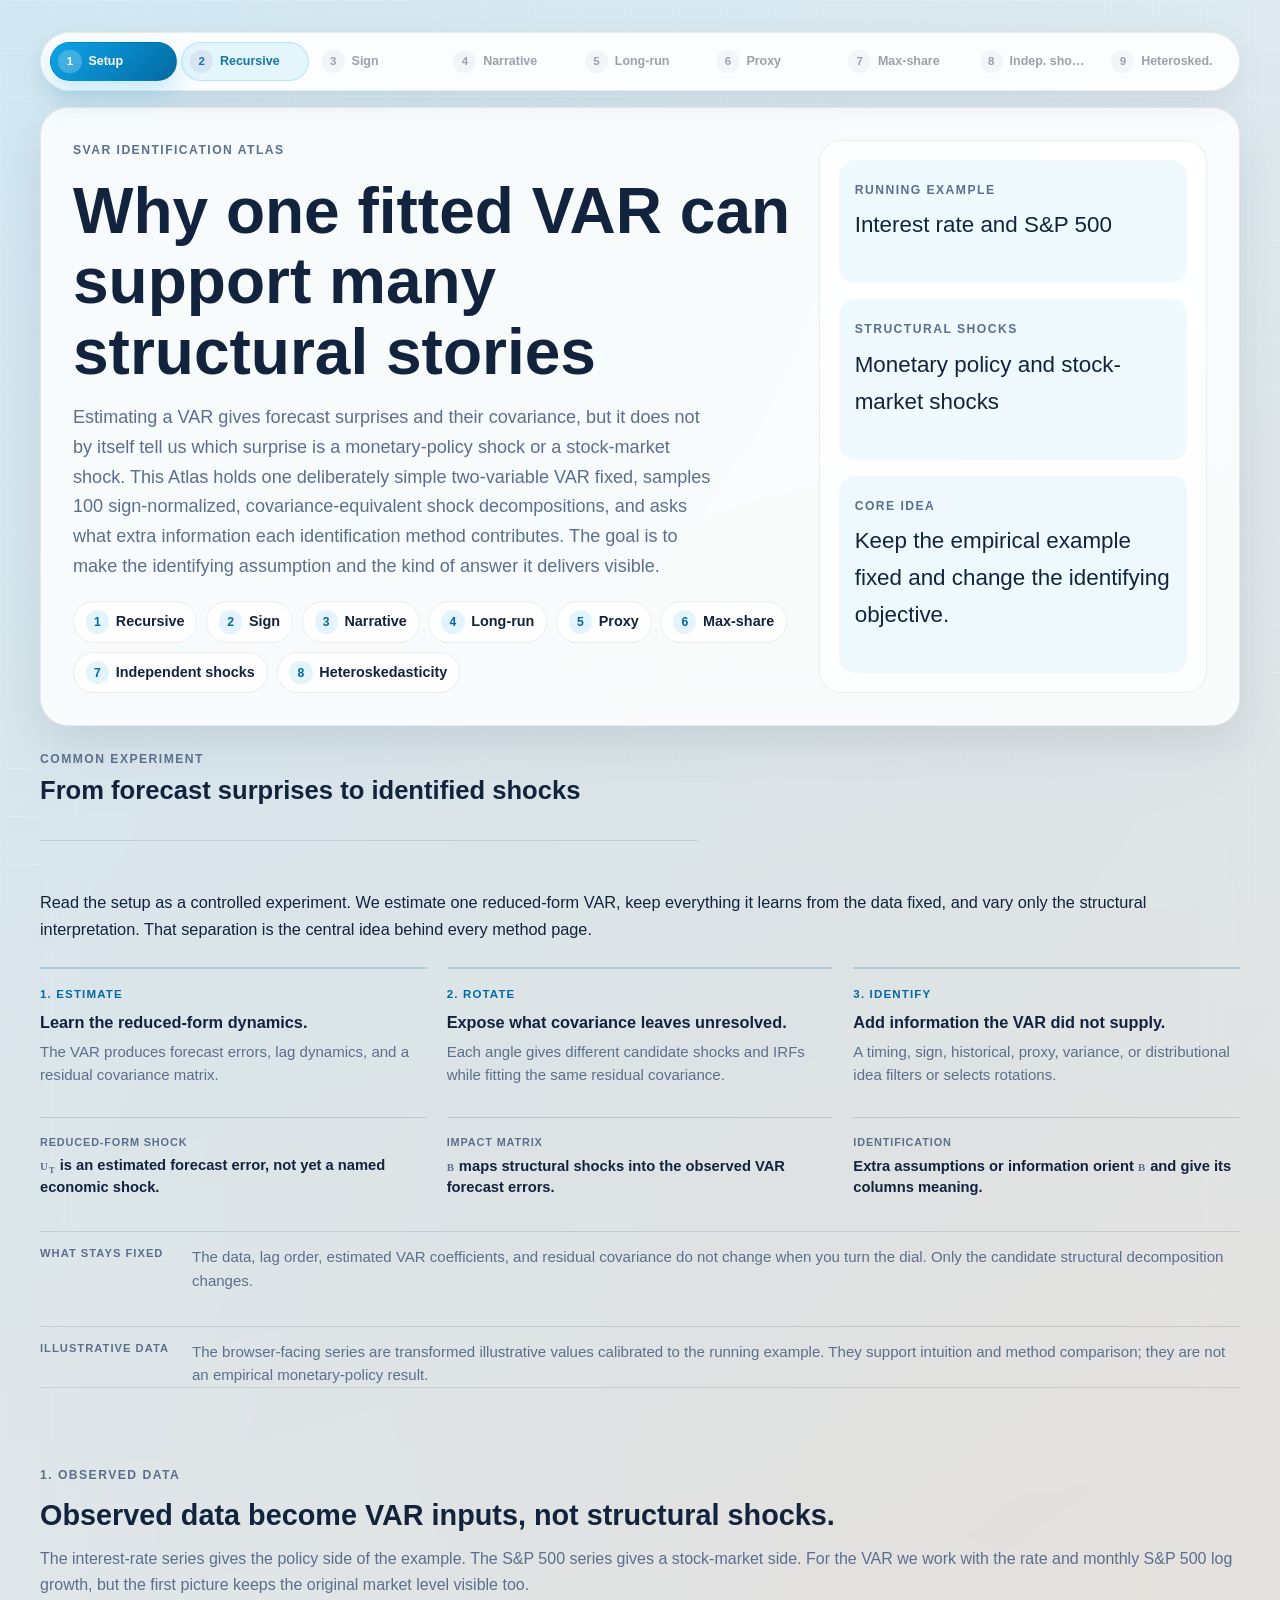
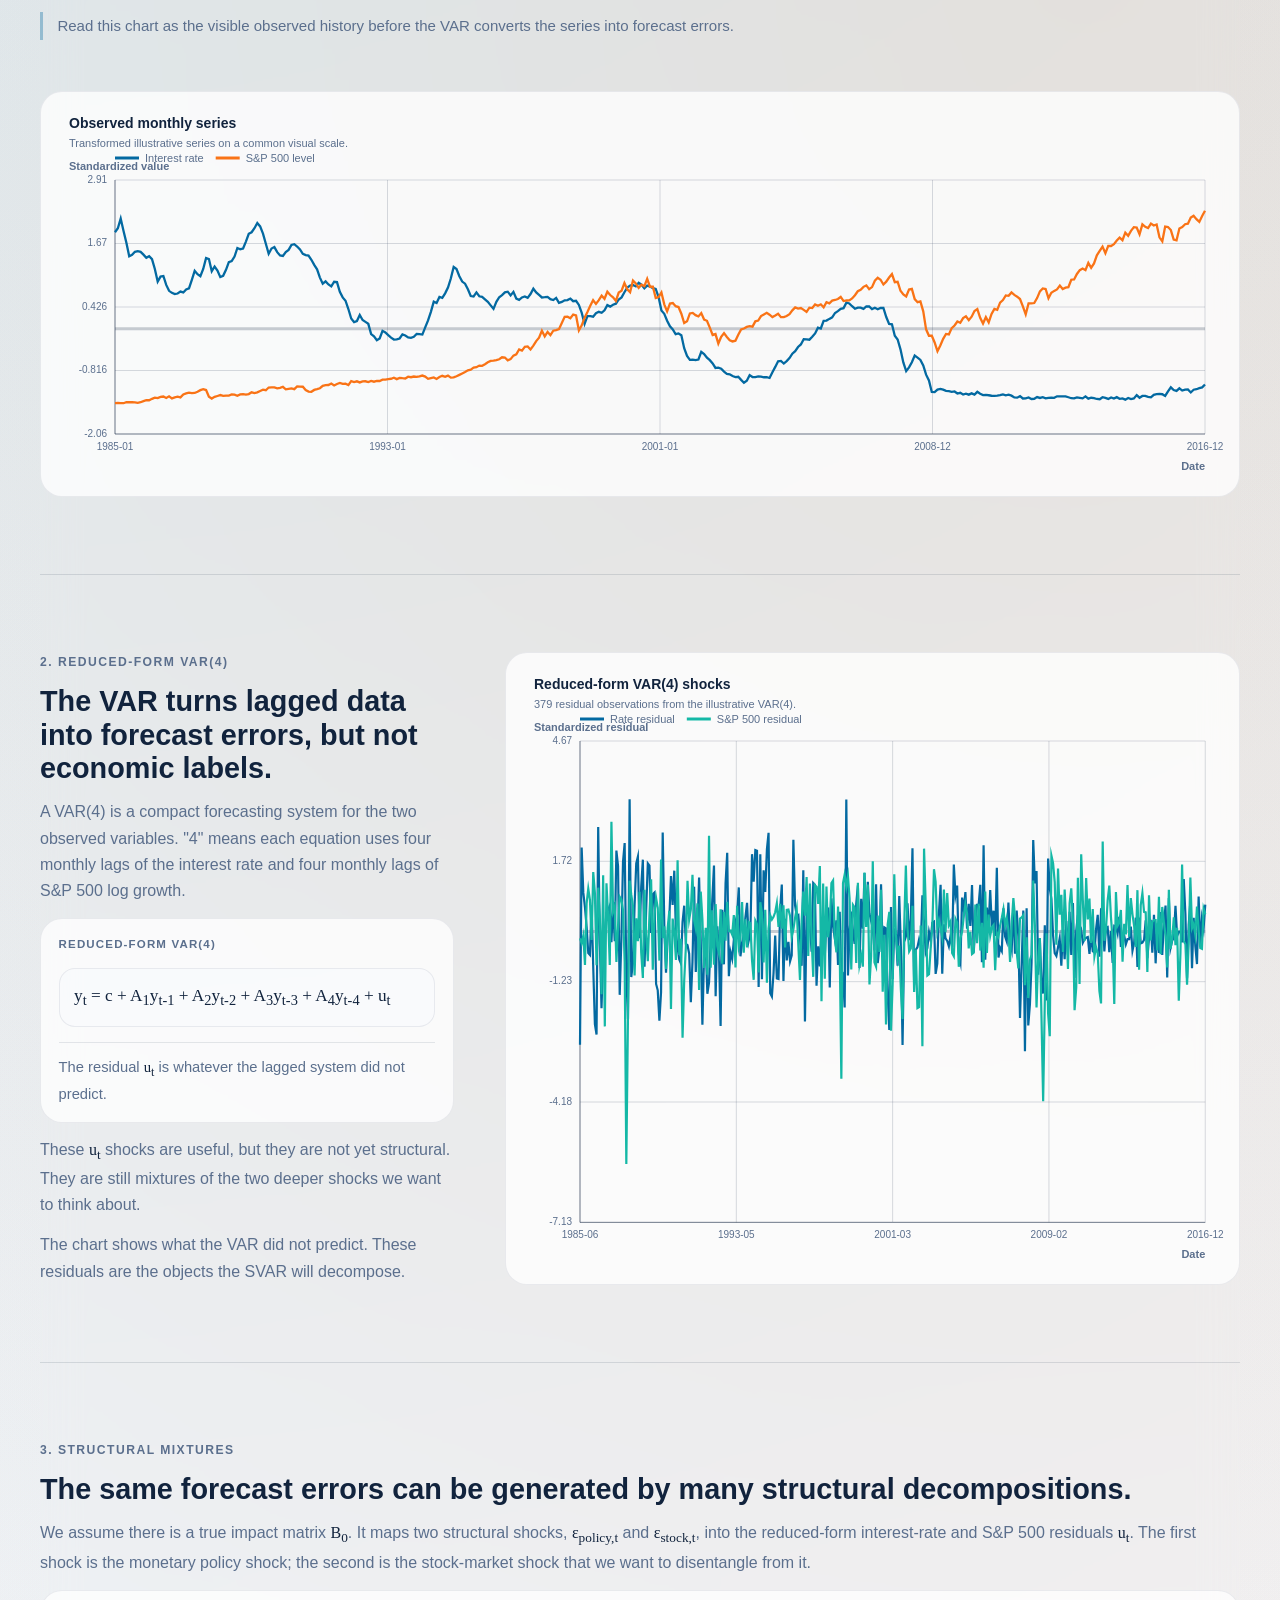
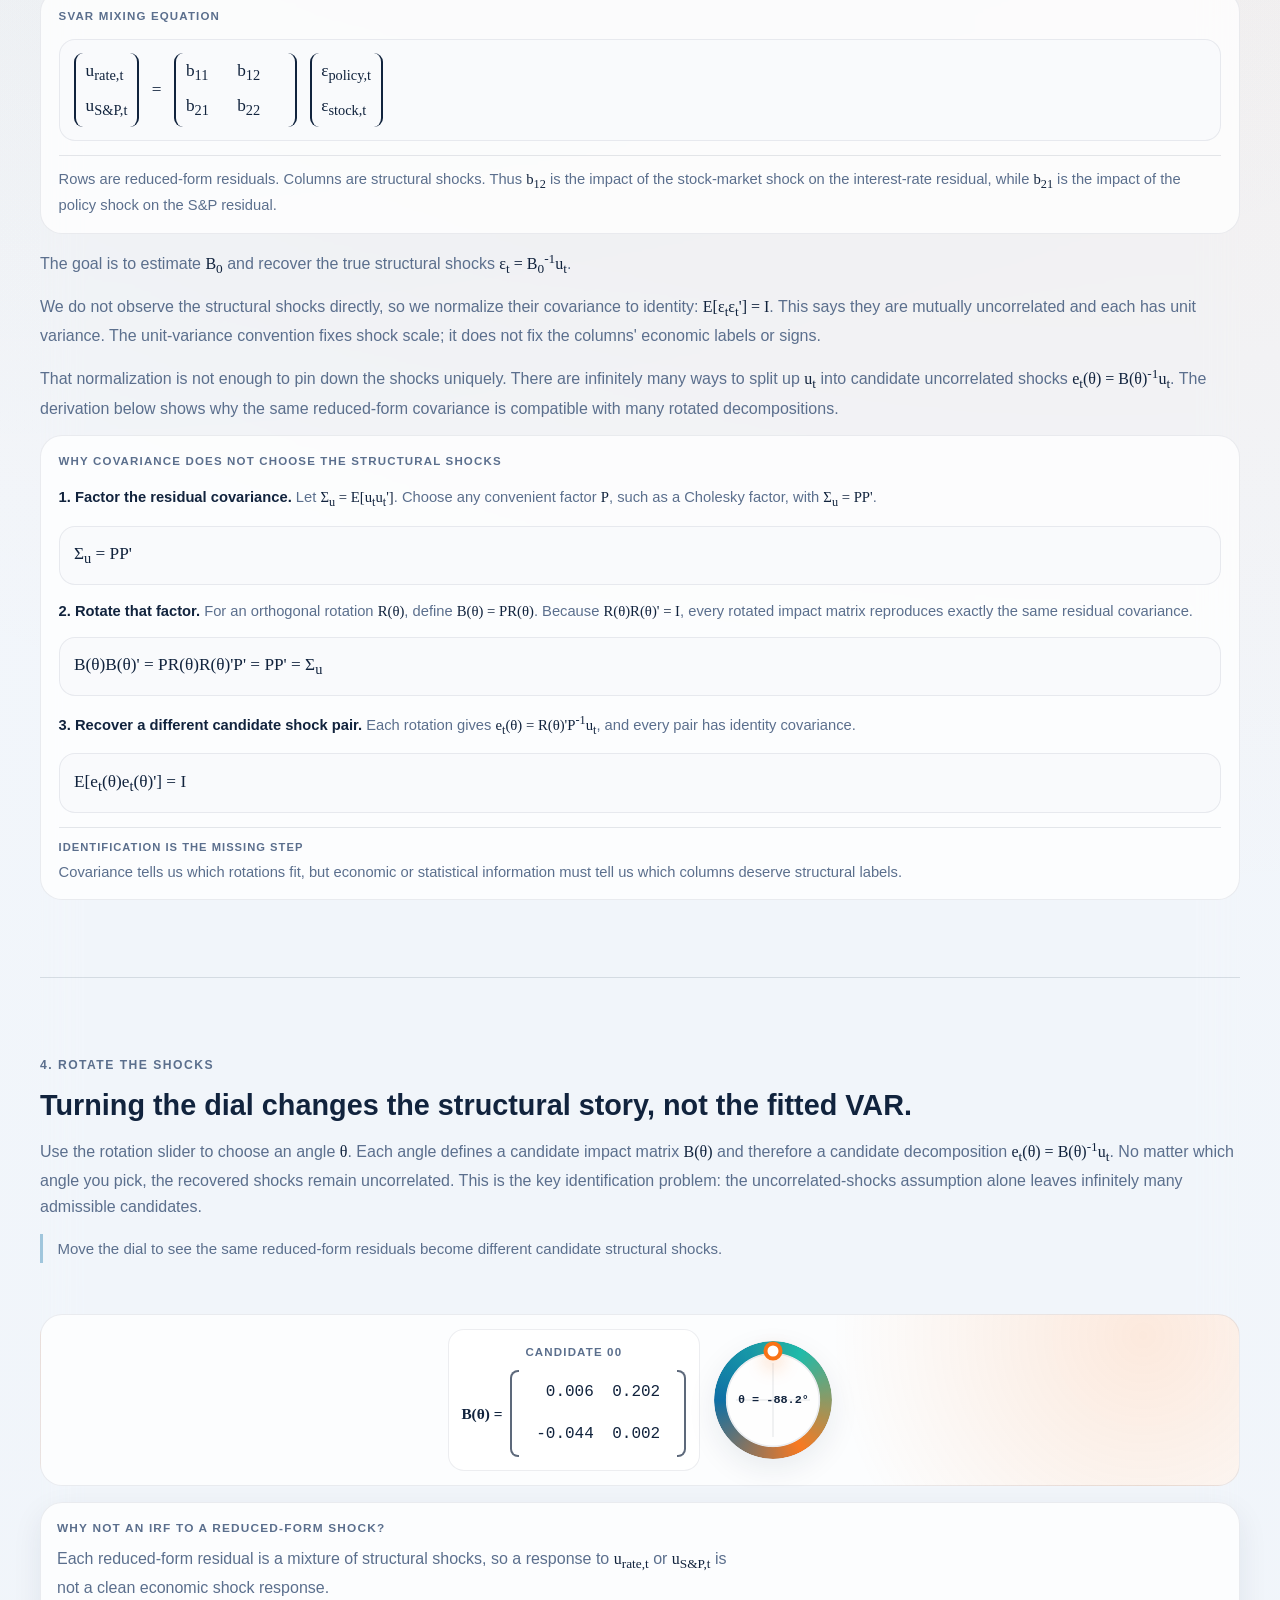
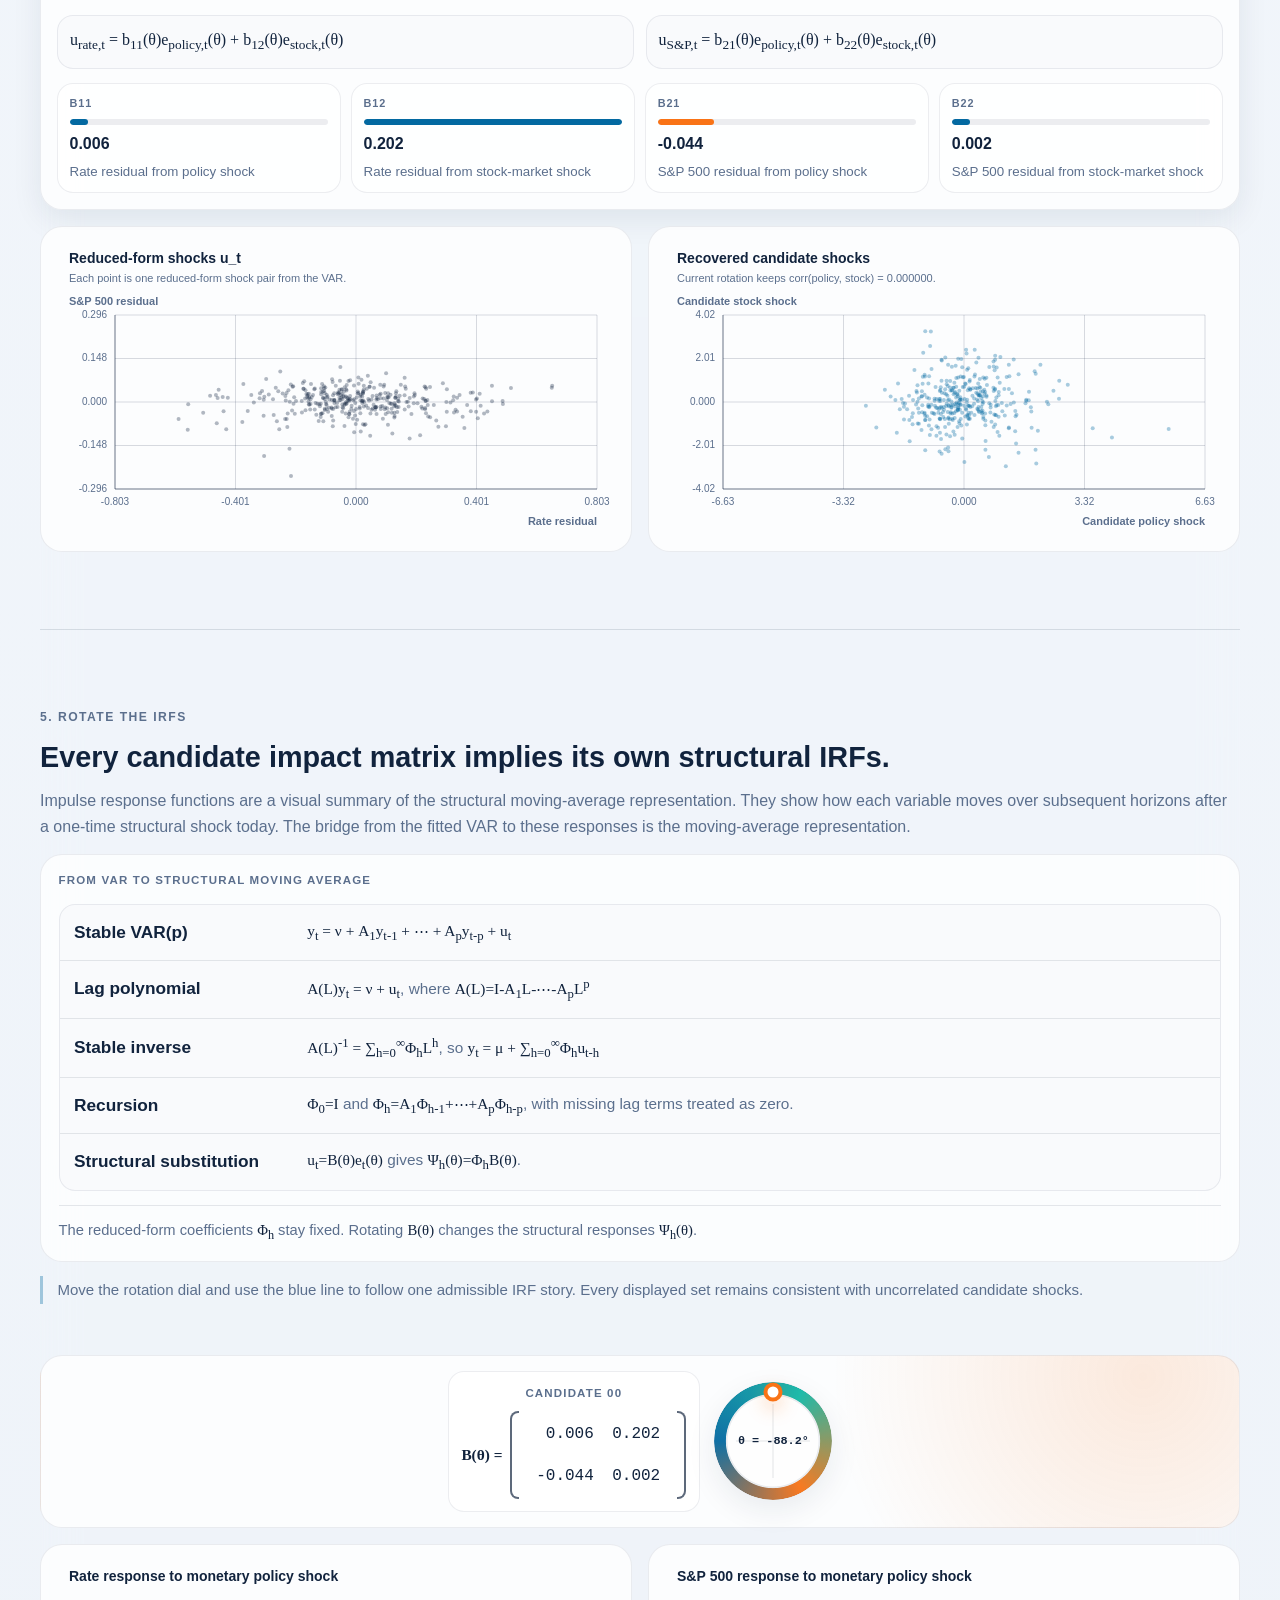
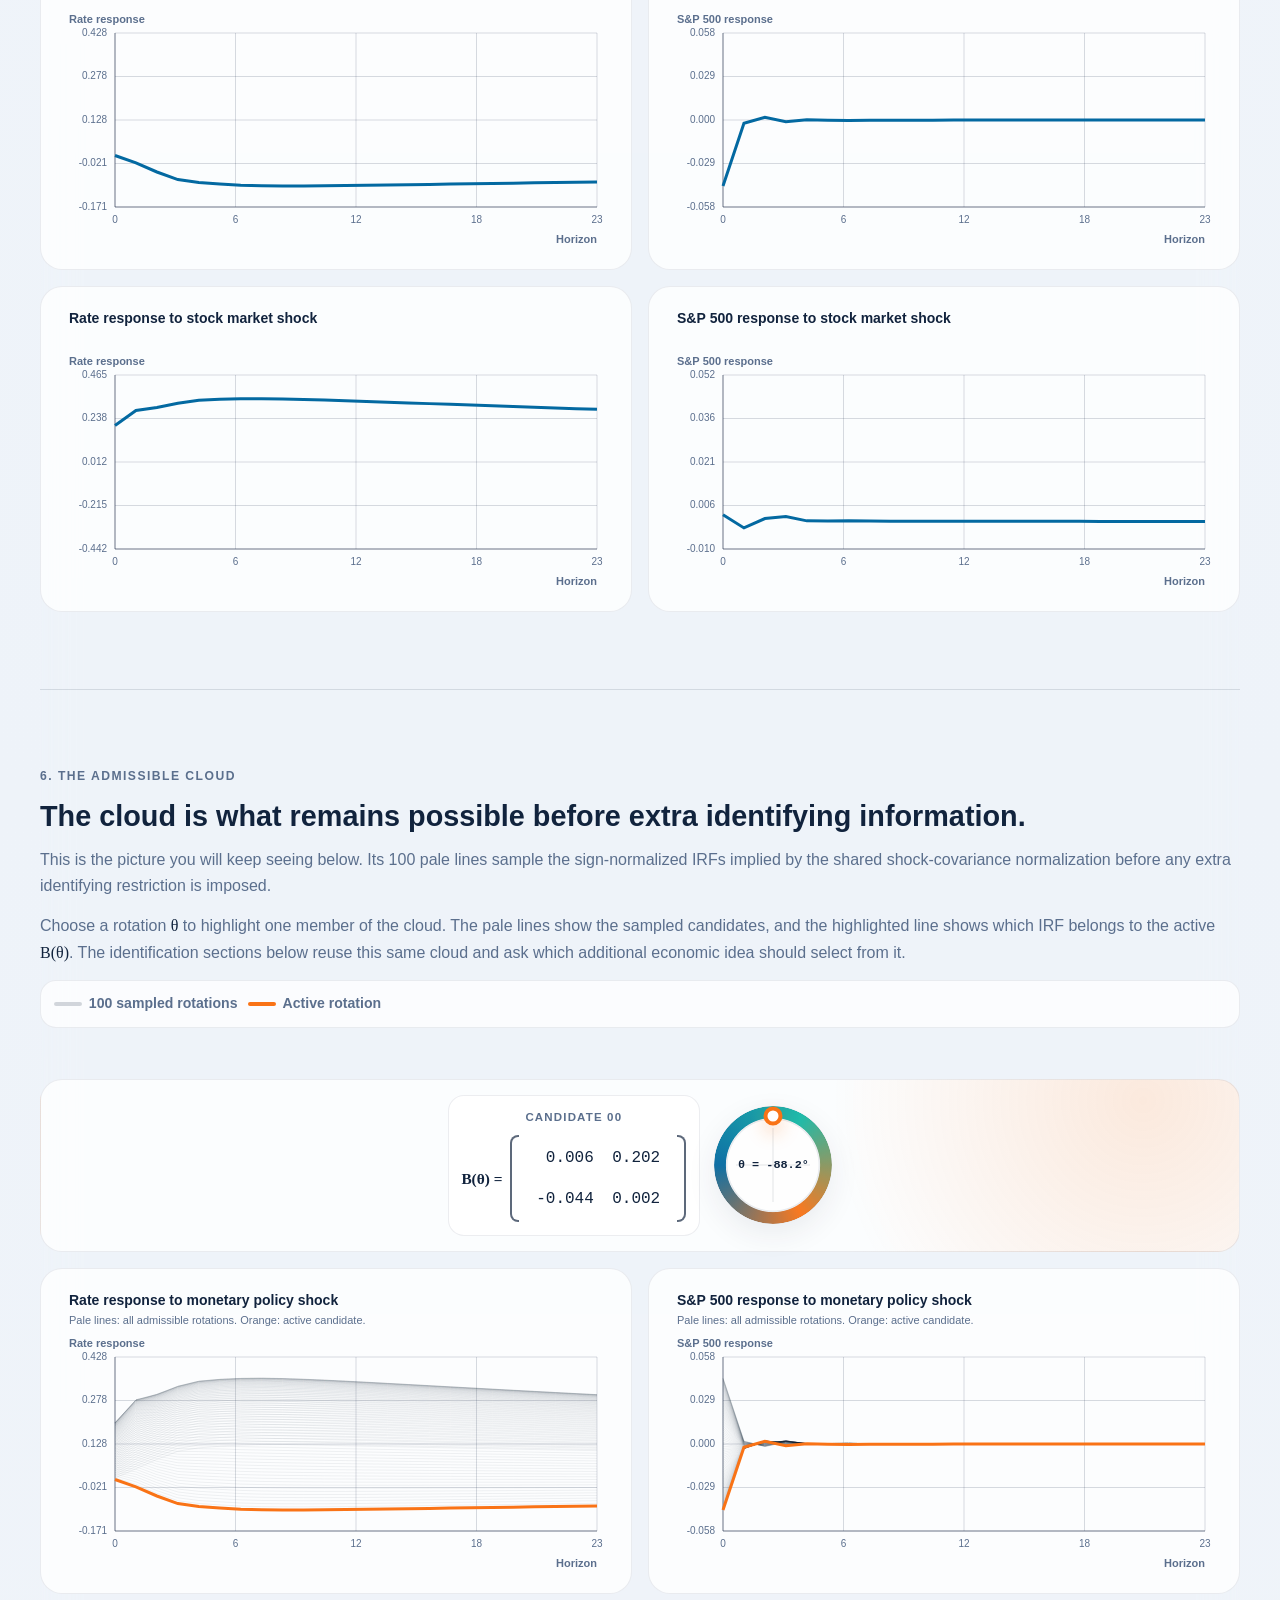
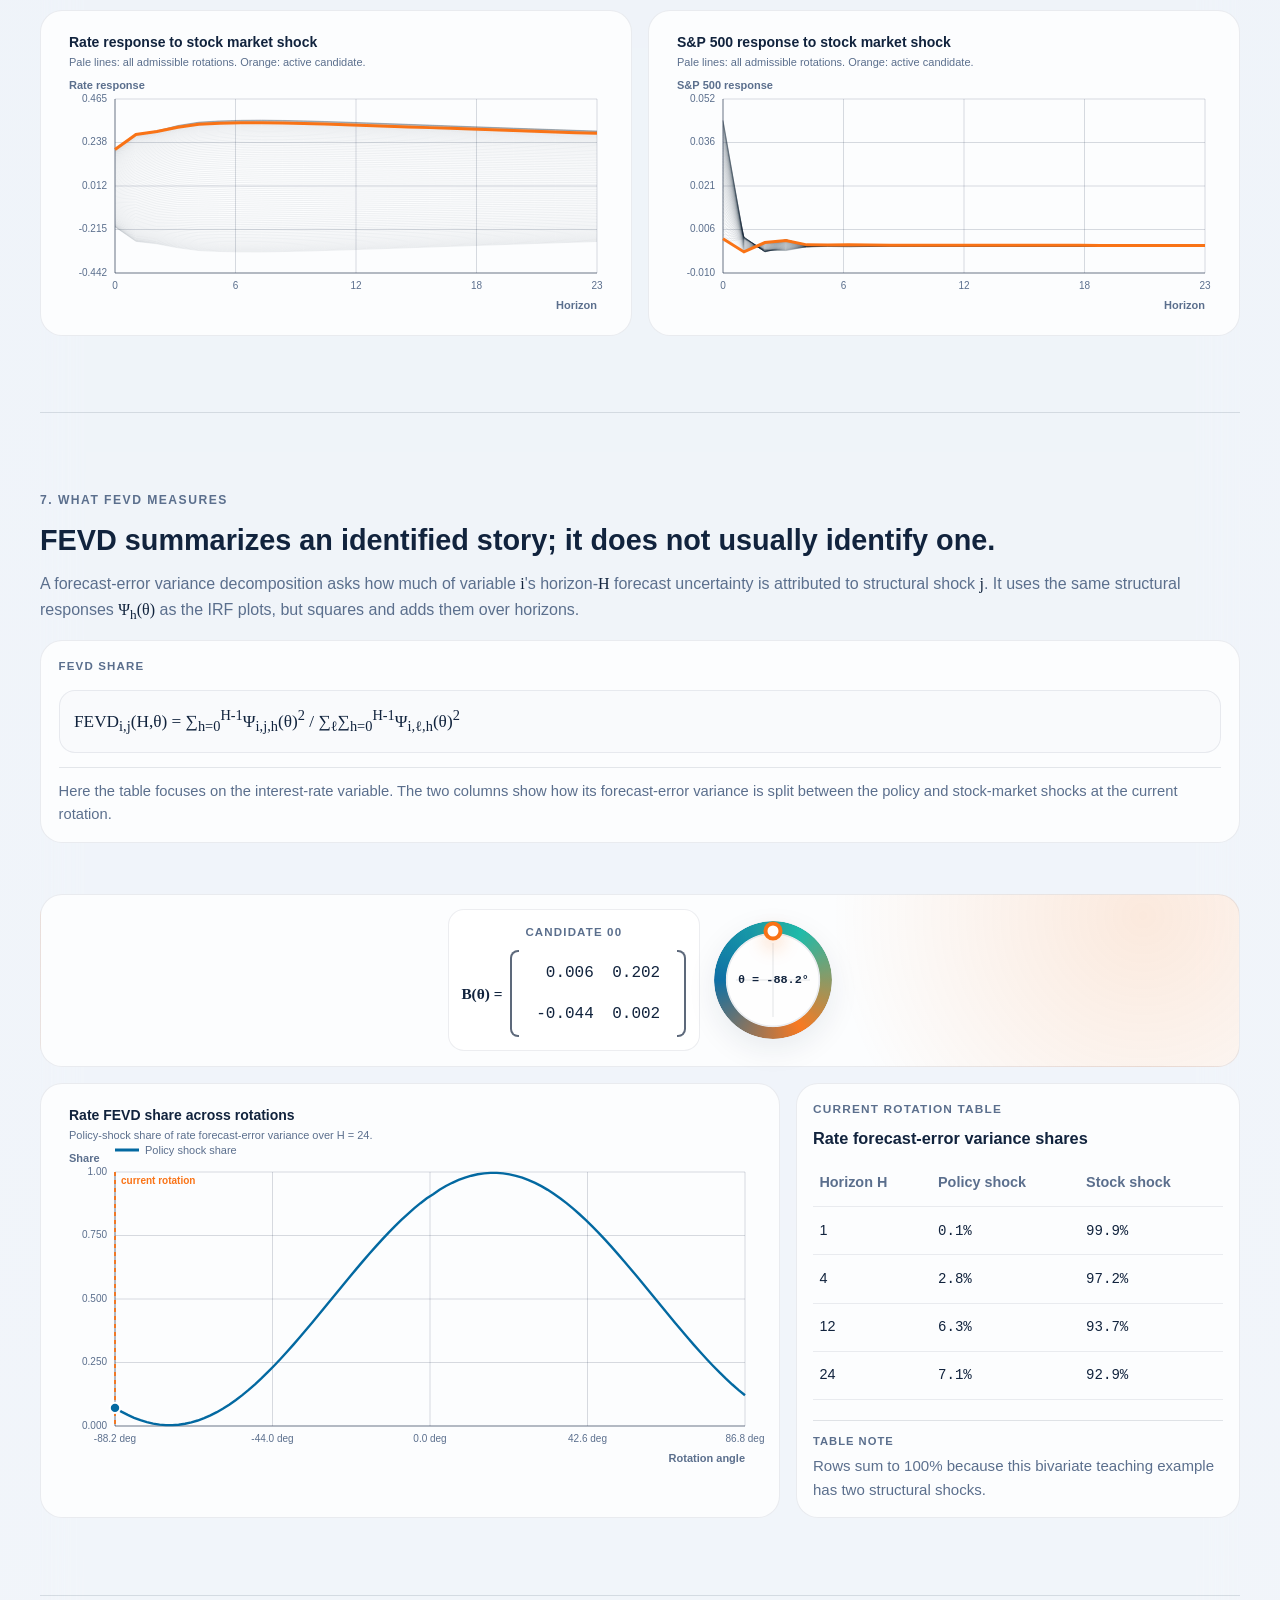
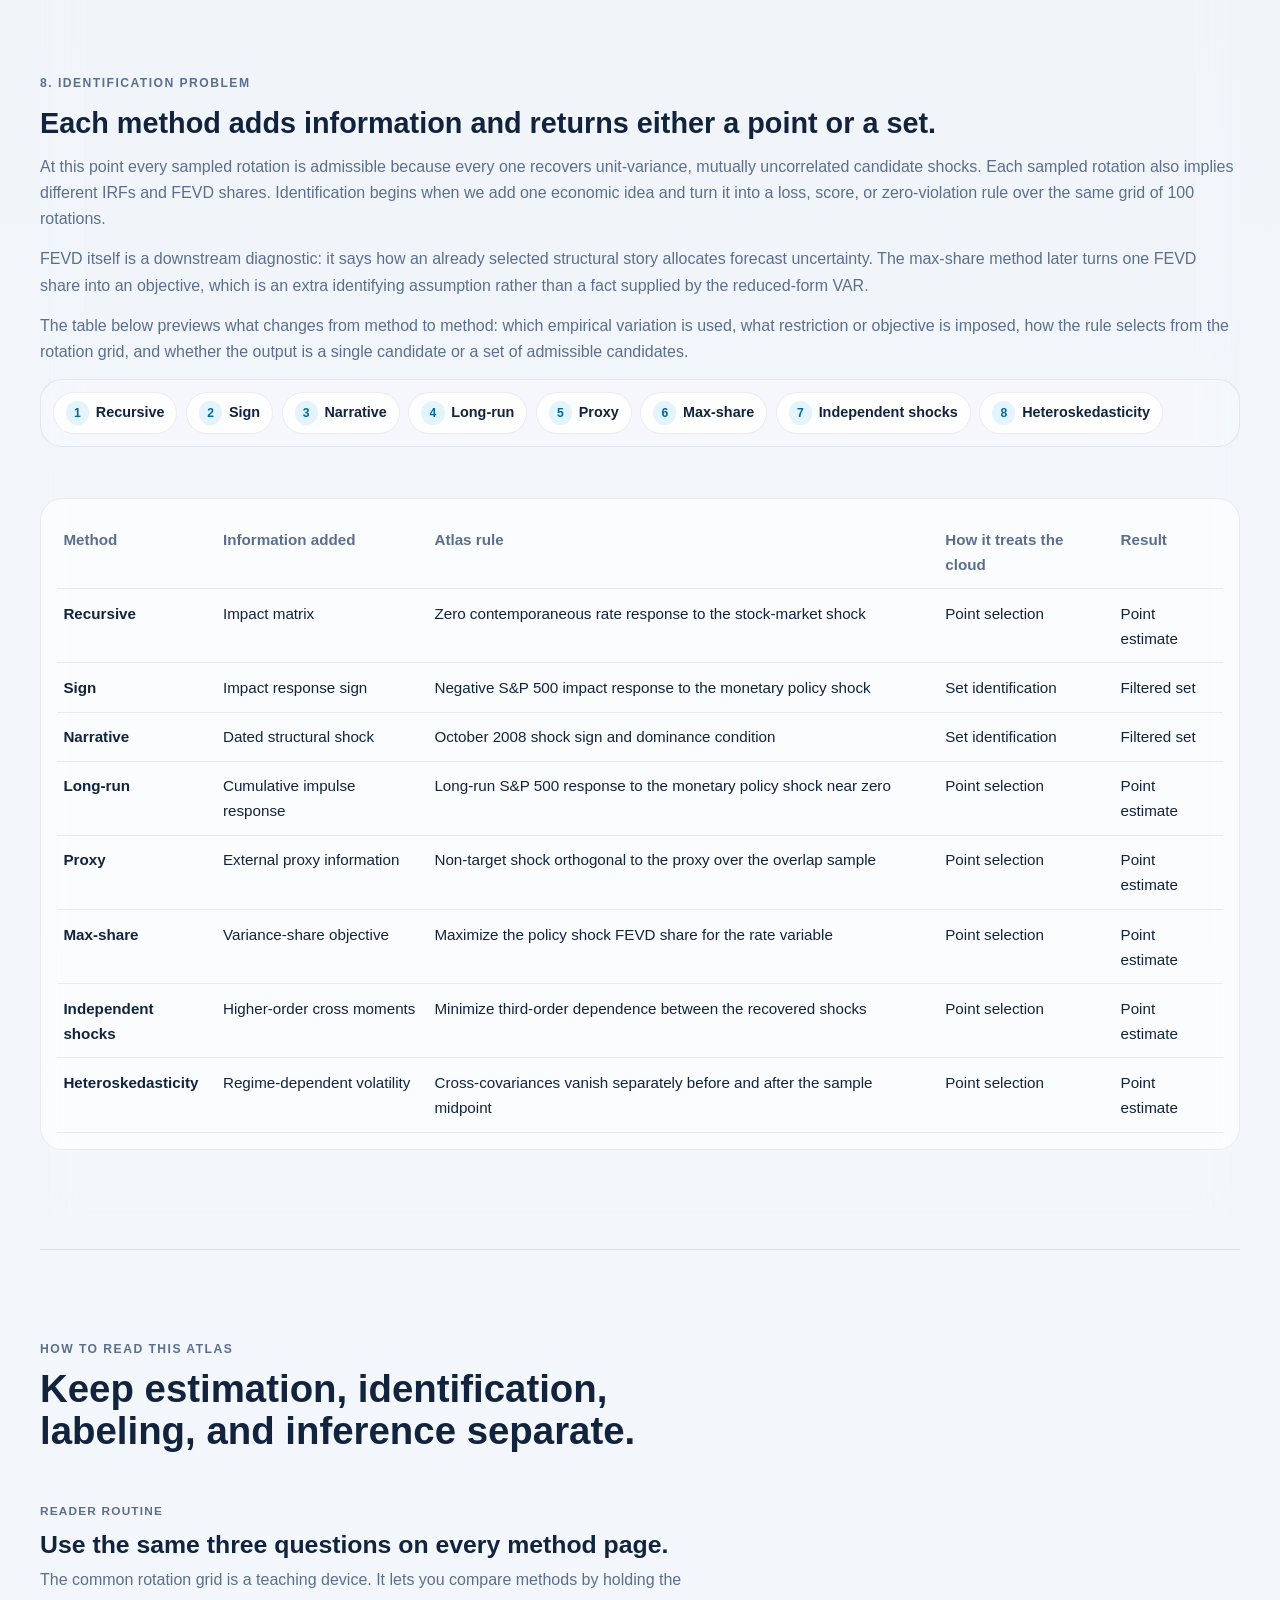
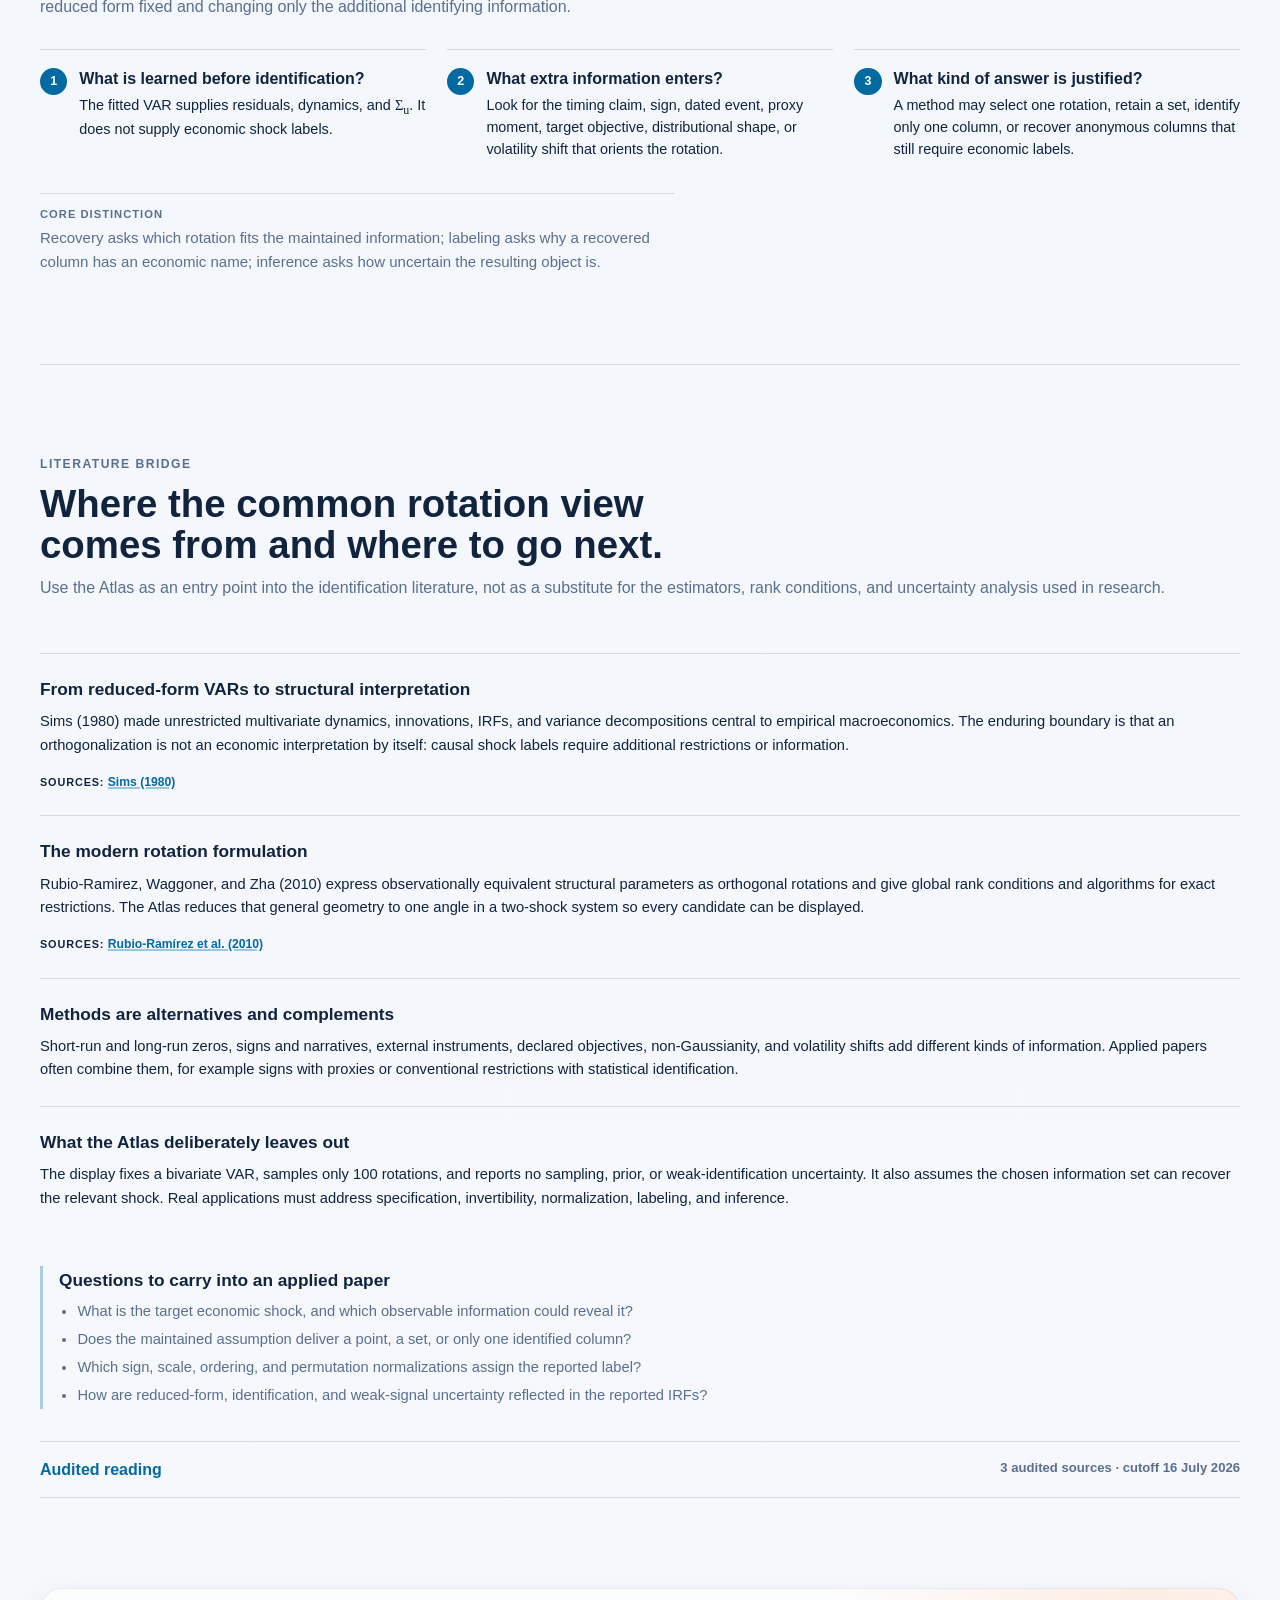
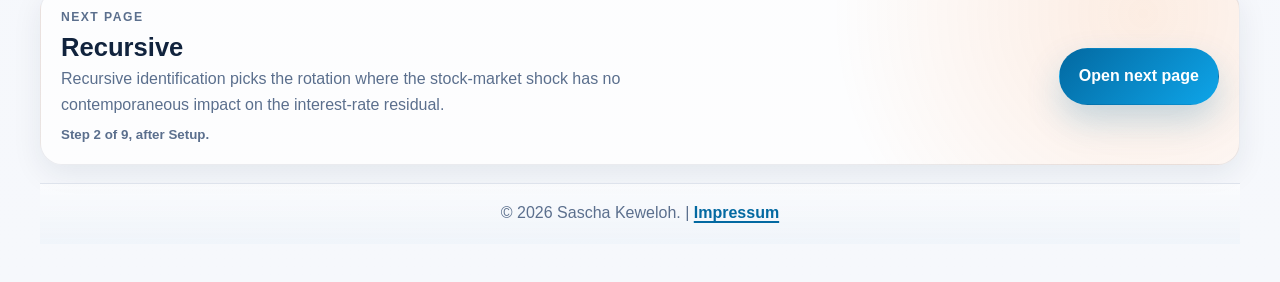
==== apps/atlas/index.html @ edd7c43c "Publish SVAR Identification Atlas" ====
<!DOCTYPE html>
<html lang="en" class="ui-preinit">
<head>
  <meta charset="UTF-8">
  <meta name="viewport" content="width=device-width, initial-scale=1.0">
  <title>SVAR Identification Atlas</title>
  <meta
    name="description"
    content="A visual guide to how major SVAR identification methods add information to one common rotation problem, with literature bridges for new researchers."
  >
  <meta http-equiv="Cache-Control" content="no-cache, no-store, must-revalidate">
  <meta http-equiv="Pragma" content="no-cache">
  <meta http-equiv="Expires" content="0">
  <link rel="stylesheet" href="styles.css?v=20260715-section-audit1">
</head>
<body>
  <a class="skip-link" href="#main">Skip to content</a>
  <div id="loading-screen" role="status" aria-live="polite" aria-label="Loading the SVAR illustration">
    <div class="loader loader--atlas">
      <p class="loader__eyebrow">Preparing the common identification framework</p>
      <h1 class="loader__headline">Loading the SVAR illustration</h1>
      <p class="loader__copy">
        Drawing the interest-rate and S&amp;P 500 histories before the rotations enter.
      </p>
      <div class="loader__chart-card">
        <canvas id="loader-time-series" aria-label="Animated loading plot for the interest rate and S&amp;P 500"></canvas>
        <div class="loader__legend" aria-hidden="true">
          <span><i class="loader__swatch loader__swatch--rate"></i>Interest rate</span>
          <span><i class="loader__swatch loader__swatch--sp500"></i>S&amp;P 500</span>
        </div>
      </div>
      <div class="loader__progress" aria-hidden="true">
        <div class="loader__progress-meta">
          <span id="loader-status-text">Loading illustrative time series</span>
          <span id="loader-progress-text">0%</span>
        </div>
        <div class="loader__progress-track">
          <span id="loader-progress-bar"></span>
        </div>
      </div>
    </div>
  </div>

  <main id="main" class="page-shell">
    <nav id="atlas-timeline" class="atlas-timeline" aria-label="Atlas sequence"></nav>

    <section id="introduction" class="hero atlas-hero" data-reveal>
      <div class="hero__content">
        <span class="eyebrow">SVAR Identification Atlas</span>
        <h1>Why one fitted VAR can support many structural stories</h1>
        <p class="hero__lede">
          Estimating a VAR gives forecast surprises and their covariance, but it does not by itself tell us which
          surprise is a monetary-policy shock or a stock-market shock. This Atlas holds one deliberately simple
          two-variable VAR fixed, samples 100 sign-normalized, covariance-equivalent shock decompositions, and asks what extra
          information each identification method contributes. The goal is to make the identifying assumption and
          the kind of answer it delivers visible.
        </p>
        <div id="hero-method-links"></div>
      </div>
      <aside class="hero-meta">
        <div class="hero-meta__stat">
          <span class="hero-meta__label">Running example</span>
          <span class="hero-meta__value">Interest rate and S&amp;P 500</span>
        </div>
        <div class="hero-meta__stat">
          <span class="hero-meta__label">Structural shocks</span>
          <span class="hero-meta__value">Monetary policy and stock-market shocks</span>
        </div>
        <div class="hero-meta__stat">
          <span class="hero-meta__label">Core idea</span>
          <span class="hero-meta__value">Keep the empirical example fixed and change the identifying objective.</span>
        </div>
      </aside>
    </section>

    <section id="setup-framework" class="section-card setup-framework" data-reveal>
      <div class="section-card__header">
        <span class="section-eyebrow">Common experiment</span>
        <h2>From forecast surprises to identified shocks</h2>
      </div>
      <div class="section-card__body">
        <div class="setup-intro">
          <p>
            Read the setup as a controlled experiment. We estimate one reduced-form VAR, keep everything it learns
            from the data fixed, and vary only the structural interpretation. That separation is the central idea
            behind every method page.
          </p>
          <div class="setup-pipeline" aria-label="Atlas workflow">
            <div>
              <span class="setup-pipeline__step">1. Estimate</span>
              <strong>Learn the reduced-form dynamics.</strong>
              <p>The VAR produces forecast errors, lag dynamics, and a residual covariance matrix.</p>
            </div>
            <div>
              <span class="setup-pipeline__step">2. Rotate</span>
              <strong>Expose what covariance leaves unresolved.</strong>
              <p>Each angle gives different candidate shocks and IRFs while fitting the same residual covariance.</p>
            </div>
            <div>
              <span class="setup-pipeline__step">3. Identify</span>
              <strong>Add information the VAR did not supply.</strong>
              <p>A timing, sign, historical, proxy, variance, or distributional idea filters or selects rotations.</p>
            </div>
          </div>
          <div class="method-summary-strip" aria-label="Three terms used throughout the Atlas">
            <div>
              <span>Reduced-form shock</span>
              <strong><span class="math-token">u<sub>t</sub></span> is an estimated forecast error, not yet a named economic shock.</strong>
            </div>
            <div>
              <span>Impact matrix</span>
              <strong><span class="math-token">B</span> maps structural shocks into the observed VAR forecast errors.</strong>
            </div>
            <div>
              <span>Identification</span>
              <strong>Extra assumptions or information orient <span class="math-token">B</span> and give its columns meaning.</strong>
            </div>
          </div>
          <div class="setup-callout context-note">
            <span class="prose-label">What stays fixed</span>
            <span>
              The data, lag order, estimated VAR coefficients, and residual covariance do not change when you turn
              the dial. Only the candidate structural decomposition changes.
            </span>
          </div>
          <div class="setup-callout context-note">
            <span class="prose-label">Illustrative data</span>
            <span>
              The browser-facing series are transformed illustrative values calibrated to the running example.
              They support intuition and method comparison; they are not an empirical monetary-policy result.
            </span>
          </div>
        </div>

        <article id="setup-rotation" class="setup-step setup-step--wide">
          <div class="setup-step__copy">
            <span class="section-eyebrow">1. Observed Data</span>
            <h3>Observed data become VAR inputs, not structural shocks.</h3>
            <p>
              The interest-rate series gives the policy side of the example. The S&amp;P 500 series gives a stock-market side. For the VAR we work with the rate and monthly S&amp;P 500 log growth, but the first picture keeps the original market level visible too.
            </p>
            <p class="chart-note reader-cue">Read this chart as the visible observed history before the VAR converts the series into forecast errors.</p>
          </div>
          <div class="plot-card plot-card--wide">
            <canvas id="setup-time-series-chart" aria-label="Interest-rate and S&amp;P 500 time series"></canvas>
          </div>
        </article>

        <article class="setup-step setup-step--balanced">
          <div class="setup-step__copy">
            <span class="section-eyebrow">2. Reduced-Form VAR(4)</span>
            <h3>The VAR turns lagged data into forecast errors, but not economic labels.</h3>
            <p>
              A VAR(4) is a compact forecasting system for the two observed variables. "4" means each equation uses four monthly lags of the interest rate and four monthly lags of S&amp;P 500 log growth.
            </p>
            <div class="math-card">
              <span class="math-card__label">Reduced-form VAR(4)</span>
              <div class="math-card__formula">
                y<sub>t</sub> = c + A<sub>1</sub>y<sub>t-1</sub> + A<sub>2</sub>y<sub>t-2</sub> + A<sub>3</sub>y<sub>t-3</sub> + A<sub>4</sub>y<sub>t-4</sub> + u<sub>t</sub>
              </div>
              <p class="math-card__note">The residual <span class="math-token">u<sub>t</sub></span> is whatever the lagged system did not predict.</p>
            </div>
            <p>
              These <span class="math-token">u<sub>t</sub></span> shocks are useful, but they are not yet structural. They are still mixtures of the two deeper shocks we want to think about.
            </p>
            <p>The chart shows what the VAR did not predict. These residuals are the objects the SVAR will decompose.</p>
          </div>
          <div class="plot-card plot-card--fill">
            <canvas id="setup-residual-chart" aria-label="Reduced-form VAR residual shocks"></canvas>
          </div>
        </article>

        <article class="setup-step setup-step--wide">
          <div class="setup-step__copy">
            <span class="section-eyebrow">3. Structural Mixtures</span>
            <h3>The same forecast errors can be generated by many structural decompositions.</h3>
            <p>
              We assume there is a true impact matrix <span class="math-token">B<sub>0</sub></span>. It maps two
              structural shocks, <span class="math-token">&epsilon;<sub>policy,t</sub></span> and
              <span class="math-token">&epsilon;<sub>stock,t</sub></span>, into the reduced-form interest-rate and
              S&amp;P 500 residuals <span class="math-token">u<sub>t</sub></span>. The first shock is the monetary
              policy shock; the second is the stock-market shock that we want to disentangle from it.
            </p>
             <div class="math-card">
              <span class="math-card__label">SVAR mixing equation</span>
              <div class="math-card__formula matrix-eq">
                <span class="matrix-bracket"><span>u<sub>rate,t</sub></span><span>u<sub>S&amp;P,t</sub></span></span>
                <span>=</span>
                <span class="matrix-bracket matrix-bracket--square"><span>b<sub>11</sub></span><span>b<sub>12</sub></span><span>b<sub>21</sub></span><span>b<sub>22</sub></span></span>
                <span class="matrix-bracket"><span>&epsilon;<sub>policy,t</sub></span><span>&epsilon;<sub>stock,t</sub></span></span>
              </div>
              <p class="matrix-note math-card__note">Rows are reduced-form residuals. Columns are structural shocks. Thus <span class="math-token">b<sub>12</sub></span> is the impact of the stock-market shock on the interest-rate residual, while <span class="math-token">b<sub>21</sub></span> is the impact of the policy shock on the S&amp;P residual.</p>
            </div>
            <p>
              The goal is to estimate <span class="math-token">B<sub>0</sub></span> and recover the true structural shocks <span class="math-token">&epsilon;<sub>t</sub> = B<sub>0</sub><sup>-1</sup>u<sub>t</sub></span>. 
            </p>
            <p> 
              We do not observe the structural shocks directly, so we normalize their covariance to identity:
              <span class="math-token">E[&epsilon;<sub>t</sub>&epsilon;<sub>t</sub>'] = I</span>. This says they are
              mutually uncorrelated and each has unit variance. The unit-variance convention fixes shock scale; it does not
              fix the columns' economic labels or signs.
            </p>
            <p>
              That normalization is not enough to pin down the shocks uniquely. There are infinitely many ways to split up
              <span class="math-token">u<sub>t</sub></span> into candidate uncorrelated shocks
              <span class="math-token">e<sub>t</sub>(&theta;) = B(&theta;)<sup>-1</sup>u<sub>t</sub></span>. The derivation below
              shows why the same reduced-form covariance is compatible with many rotated decompositions.
            </p>
            <div class="math-stack">
              <div class="math-card math-card--accent">
                <span class="math-card__label">Why covariance does not choose the structural shocks</span>
                <p>
                  <span class="derivation-step__label">1. Factor the residual covariance.</span> Let
                  <span class="math-token">&Sigma;<sub>u</sub> = E[u<sub>t</sub>u<sub>t</sub>']</span>. Choose any
                  convenient factor <span class="math-token">P</span>, such as a Cholesky factor, with
                  <span class="math-token">&Sigma;<sub>u</sub> = PP'</span>.
                </p>
                <div class="math-card__formula equation-stack-inline">
                  <span class="math-token">&Sigma;<sub>u</sub> = PP'</span>
                </div>
                <p>
                  <span class="derivation-step__label">2. Rotate that factor.</span> For an orthogonal rotation
                  <span class="math-token">R(&theta;)</span>, define
                  <span class="math-token">B(&theta;) = PR(&theta;)</span>. Because
                  <span class="math-token">R(&theta;)R(&theta;)' = I</span>, every rotated impact matrix reproduces
                  exactly the same residual covariance.
                </p>
                <div class="math-card__formula equation-stack-inline">
                  <span class="math-token">B(&theta;)B(&theta;)' = PR(&theta;)R(&theta;)'P' = PP' = &Sigma;<sub>u</sub></span>
                </div>
                <p>
                  <span class="derivation-step__label">3. Recover a different candidate shock pair.</span> Each rotation gives
                  <span class="math-token">e<sub>t</sub>(&theta;) = R(&theta;)'P<sup>-1</sup>u<sub>t</sub></span>, and
                  every pair has identity covariance.
                </p>
                <div class="math-card__formula equation-stack-inline">
                  <span class="math-token">E[e<sub>t</sub>(&theta;)e<sub>t</sub>(&theta;)'] = I</span>
                </div>
                <p class="matrix-note math-card__note">
                  <span class="prose-label">Identification is the missing step</span>
                  Covariance tells us which rotations fit, but
                  economic or statistical information must tell us which columns deserve structural labels.
                </p>
              </div>
            </div>
          </div>
        </article>

        <article class="setup-step setup-step--wide">
          <div class="setup-step__copy">
            <span class="section-eyebrow">4. Rotate The Shocks</span>
            <h3>Turning the dial changes the structural story, not the fitted VAR.</h3>
            <p>
              Use the rotation slider to choose an angle <span class="math-token">&theta;</span>. Each angle defines a
              candidate impact matrix <span class="math-token">B(&theta;)</span> and therefore a candidate decomposition
              <span class="math-token">e<sub>t</sub>(&theta;) = B(&theta;)<sup>-1</sup>u<sub>t</sub></span>. No matter
              which angle you pick, the recovered shocks remain uncorrelated. This is the key identification problem:
              the uncorrelated-shocks assumption alone leaves infinitely many admissible candidates.
            </p>
            <p class="chart-note reader-cue">Move the dial to see the same reduced-form residuals become different candidate structural shocks.</p>
          </div>
          <div class="rotation-lab">
            <div id="setup-rotation-control" class="rotation-control-slot"></div>
            <div id="setup-mixing-diagram" class="mixing-diagram" aria-live="polite"></div>
            <div class="scatter-grid">
              <div class="plot-card">
                <canvas id="setup-reduced-scatter" aria-label="Reduced-form shock scatter plot"></canvas>
              </div>
              <div class="plot-card">
                <canvas id="setup-structural-scatter" aria-label="Recovered candidate shock scatter plot"></canvas>
              </div>
            </div>
          </div>
        </article>

        <article class="setup-step setup-step--wide">
          <div class="setup-step__copy">
            <span class="section-eyebrow">5. Rotate The IRFs</span>
            <h3>Every candidate impact matrix implies its own structural IRFs.</h3>
            <p>
              Impulse response functions are a visual summary of the structural moving-average representation. They show
              how each variable moves over subsequent horizons after a one-time structural shock today. The bridge from
              the fitted VAR to these responses is the moving-average representation.
            </p>
            <div class="math-card derivation-card">
              <span class="math-card__label">From VAR to structural moving average</span>
              <div class="math-card__formula derivation-stack">
                <div class="derivation-row">
                  <span class="derivation-row__label">Stable VAR(p)</span>
                  <span class="derivation-row__content"><span class="math-token">y<sub>t</sub> = &nu; + A<sub>1</sub>y<sub>t-1</sub> + &ctdot; + A<sub>p</sub>y<sub>t-p</sub> + u<sub>t</sub></span></span>
                </div>
                <div class="derivation-row">
                  <span class="derivation-row__label">Lag polynomial</span>
                  <span class="derivation-row__content"><span class="math-token">A(L)y<sub>t</sub> = &nu; + u<sub>t</sub></span>, where <span class="math-token">A(L)=I-A<sub>1</sub>L-&ctdot;-A<sub>p</sub>L<sup>p</sup></span></span>
                </div>
                <div class="derivation-row">
                  <span class="derivation-row__label">Stable inverse</span>
                  <span class="derivation-row__content"><span class="math-token">A(L)<sup>-1</sup> = &sum;<sub>h=0</sub><sup>&infin;</sup>&Phi;<sub>h</sub>L<sup>h</sup></span>, so <span class="math-token">y<sub>t</sub> = &mu; + &sum;<sub>h=0</sub><sup>&infin;</sup>&Phi;<sub>h</sub>u<sub>t-h</sub></span></span>
                </div>
                <div class="derivation-row">
                  <span class="derivation-row__label">Recursion</span>
                  <span class="derivation-row__content"><span class="math-token">&Phi;<sub>0</sub>=I</span> and <span class="math-token">&Phi;<sub>h</sub>=A<sub>1</sub>&Phi;<sub>h-1</sub>+&ctdot;+A<sub>p</sub>&Phi;<sub>h-p</sub></span>, with missing lag terms treated as zero.</span>
                </div>
                <div class="derivation-row">
                  <span class="derivation-row__label">Structural substitution</span>
                  <span class="derivation-row__content"><span class="math-token">u<sub>t</sub>=B(&theta;)e<sub>t</sub>(&theta;)</span> gives <span class="math-token">&Psi;<sub>h</sub>(&theta;)=&Phi;<sub>h</sub>B(&theta;)</span>.</span>
                </div>
              </div>
              <p class="math-card__note">The reduced-form coefficients <span class="math-token">&Phi;<sub>h</sub></span> stay fixed. Rotating <span class="math-token">B(&theta;)</span> changes the structural responses <span class="math-token">&Psi;<sub>h</sub>(&theta;)</span>.</p>
            </div>
            <p class="chart-note reader-cue">Move the rotation dial and use the blue line to follow one admissible IRF story. Every displayed set remains consistent with uncorrelated candidate shocks.</p>
          </div>
          <div class="rotation-lab">
            <div id="setup-irf-control" class="rotation-control-slot"></div>
            <div id="setup-current-irfs" class="setup-irf-grid">
              <div class="plot-card"><canvas id="setup-irf-rate-rate" aria-label="Rate response to monetary policy shock"></canvas></div>
              <div class="plot-card"><canvas id="setup-irf-sp500-rate" aria-label="S&amp;P 500 response to monetary policy shock"></canvas></div>
              <div class="plot-card"><canvas id="setup-irf-rate-sp500" aria-label="Rate response to stock market shock"></canvas></div>
              <div class="plot-card"><canvas id="setup-irf-sp500-sp500" aria-label="S&amp;P 500 response to stock market shock"></canvas></div>
            </div>
          </div>
        </article>

        <article id="setup-cloud" class="setup-step setup-step--wide">
          <div class="setup-step__copy">
            <span class="section-eyebrow">6. The Admissible Cloud</span>
            <h3>The cloud is what remains possible before extra identifying information.</h3>
            <p>
              This is the picture you will keep seeing below. Its 100 pale lines sample the sign-normalized IRFs implied
              by the shared shock-covariance normalization before any extra identifying restriction is imposed.
            </p>
            <p>
              Choose a rotation <span class="math-token">&theta;</span> to highlight one member of the cloud. The pale
              lines show the sampled candidates, and the highlighted line shows which IRF belongs to the active
              <span class="math-token">B(&theta;)</span>. The identification sections below reuse this same cloud and
              ask which additional economic idea should select from it.
            </p>
            <div class="atlas-legend" aria-label="Line color legend">
              <span><i class="legend-line legend-line--pale"></i>100 sampled rotations</span>
              <span><i class="legend-line legend-line--active"></i>Active rotation</span>
            </div>
          </div>
          <div class="rotation-lab">
            <div id="setup-cloud-control" class="rotation-control-slot"></div>
            <div id="setup-irf-cloud" class="setup-irf-grid">
              <div class="plot-card"><canvas id="setup-cloud-rate-rate" aria-label="IRF cloud for rate response to monetary policy shock"></canvas></div>
              <div class="plot-card"><canvas id="setup-cloud-sp500-rate" aria-label="IRF cloud for S&amp;P 500 response to monetary policy shock"></canvas></div>
              <div class="plot-card"><canvas id="setup-cloud-rate-sp500" aria-label="IRF cloud for rate response to stock market shock"></canvas></div>
              <div class="plot-card"><canvas id="setup-cloud-sp500-sp500" aria-label="IRF cloud for S&amp;P 500 response to stock market shock"></canvas></div>
            </div>
          </div>
        </article>

        <article class="setup-step setup-step--wide">
          <div class="setup-step__copy">
            <span class="section-eyebrow">7. What FEVD Measures</span>
            <h3>FEVD summarizes an identified story; it does not usually identify one.</h3>
            <p>
              A forecast-error variance decomposition asks how much of variable <span class="math-token">i</span>'s
              horizon-<span class="math-token">H</span> forecast uncertainty is attributed to structural shock
              <span class="math-token">j</span>. It uses the same structural responses
              <span class="math-token">&Psi;<sub>h</sub>(&theta;)</span> as the IRF plots, but squares and adds them over horizons.
            </p>
            <div class="math-card derivation-card">
              <span class="math-card__label">FEVD share</span>
              <div class="math-card__formula equation-stack-inline">
                <span class="math-token">FEVD<sub>i,j</sub>(H,&theta;) =
                  &sum;<sub>h=0</sub><sup>H-1</sup>&Psi;<sub>i,j,h</sub>(&theta;)<sup>2</sup>
                  /
                  &sum;<sub>&ell;</sub>&sum;<sub>h=0</sub><sup>H-1</sup>&Psi;<sub>i,&ell;,h</sub>(&theta;)<sup>2</sup></span>
              </div>
              <p class="matrix-note math-card__note">Here the table focuses on the interest-rate variable. The two columns show how its forecast-error variance is split between the policy and stock-market shocks at the current rotation.</p>
            </div>
          </div>
          <div class="rotation-lab fevd-lab">
            <div id="setup-fevd-control" class="rotation-control-slot"></div>
            <div class="fevd-grid">
              <div class="plot-card plot-card--wide">
                <canvas id="setup-fevd-plot" aria-label="FEVD share across rotation angle"></canvas>
              </div>
              <div id="setup-fevd-table" class="comparison-card fevd-table-card"></div>
            </div>
          </div>
        </article>

        <article class="setup-step setup-step--wide identification-problem-card">
          <div class="setup-step__copy">
            <span class="section-eyebrow">8. Identification Problem</span>
            <h3>Each method adds information and returns either a point or a set.</h3>
            <p>
              At this point every sampled rotation is admissible because every one recovers unit-variance, mutually uncorrelated candidate shocks. Each sampled rotation also implies different IRFs and FEVD shares. Identification begins when we add one economic idea and turn it into a loss, score, or zero-violation rule over the same grid of 100 rotations.
            </p>
            <p>
              FEVD itself is a downstream diagnostic: it says how an already selected structural story allocates forecast uncertainty. The max-share method later turns one FEVD share into an objective, which is an extra identifying assumption rather than a fact supplied by the reduced-form VAR.
            </p>
            <p>
              The table below previews what changes from method to method: which empirical variation is used, what
              restriction or objective is imposed, how the rule selects from the rotation grid, and whether the output
              is a single candidate or a set of admissible candidates.
            </p>
            <div id="method-jump-list"></div>
          </div>
          <div class="comparison-card atlas-table-card">
            <div id="atlas-method-table"></div>
          </div>
        </article>
      </div>
    </section>
    <section id="atlas-reading-guide" class="editorial-section atlas-reading-guide" data-reveal aria-labelledby="atlas-reading-heading">
      <div class="editorial-section__header">
        <span class="section-eyebrow">How to read this Atlas</span>
        <h2 id="atlas-reading-heading">Keep estimation, identification, labeling, and inference separate.</h2>
      </div>
          <div class="editorial-section__intro">
            <span class="guide-block__label">Reader routine</span>
            <h3>Use the same three questions on every method page.</h3>
            <p>
              The common rotation grid is a teaching device. It lets you compare methods by holding the reduced form
              fixed and changing only the additional identifying information.
            </p>
          </div>
          <ol class="method-reading-steps">
            <li>
              <span class="method-reading-steps__number">1</span>
              <div>
                <h3>What is learned before identification?</h3>
                <p>The fitted VAR supplies residuals, dynamics, and <span class="math-token">&Sigma;<sub>u</sub></span>. It does not supply economic shock labels.</p>
              </div>
            </li>
            <li>
              <span class="method-reading-steps__number">2</span>
              <div>
                <h3>What extra information enters?</h3>
                <p>Look for the timing claim, sign, dated event, proxy moment, target objective, distributional shape, or volatility shift that orients the rotation.</p>
              </div>
            </li>
            <li>
              <span class="method-reading-steps__number">3</span>
              <div>
                <h3>What kind of answer is justified?</h3>
                <p>A method may select one rotation, retain a set, identify only one column, or recover anonymous columns that still require economic labels.</p>
              </div>
            </li>
          </ol>
          <p class="editorial-callout context-note">
            <span class="prose-label">Core distinction</span>
            Recovery asks which rotation fits the maintained information; labeling
            asks why a recovered column has an economic name; inference asks how uncertain the resulting object is.
          </p>

    </section>

    <section id="atlas-literature-bridge" class="editorial-section atlas-literature-bridge" data-reveal aria-labelledby="atlas-literature-heading">
          <div class="editorial-section__header">
            <span class="section-eyebrow">Literature bridge</span>
            <h2 id="atlas-literature-heading">Where the common rotation view comes from and where to go next.</h2>
            <p id="atlas-literature-lead">
              Use the Atlas as an entry point into the identification literature, not as a
              substitute for the estimators, rank conditions, and uncertainty analysis used in research.
            </p>
          </div>
          <div class="method-literature-overview">
            <article id="atlas-literature-origins" class="method-literature-section">
              <h3>From reduced-form VARs to structural interpretation</h3>
              <p>
                Sims (1980) made unrestricted multivariate dynamics, innovations, IRFs, and variance decompositions
                central to empirical macroeconomics. The enduring boundary is that an orthogonalization is not an
                economic interpretation by itself: causal shock labels require additional restrictions or information.
              </p>
            </article>
            <article id="atlas-literature-rotations" class="method-literature-section">
              <h3>The modern rotation formulation</h3>
              <p>
                Rubio-Ramirez, Waggoner, and Zha (2010) express observationally equivalent structural parameters as
                orthogonal rotations and give global rank conditions and algorithms for exact restrictions. The Atlas
                reduces that general geometry to one angle in a two-shock system so every candidate can be displayed.
              </p>
            </article>
            <article id="atlas-literature-complements" class="method-literature-section">
              <h3>Methods are alternatives and complements</h3>
              <p>
                Short-run and long-run zeros, signs and narratives, external instruments, declared objectives,
                non-Gaussianity, and volatility shifts add different kinds of information. Applied papers often combine
                them, for example signs with proxies or conventional restrictions with statistical identification.
              </p>
            </article>
            <article id="atlas-literature-limits" class="method-literature-section">
              <h3>What the Atlas deliberately leaves out</h3>
              <p>
                The display fixes a bivariate VAR, samples only 100 rotations, and reports no sampling, prior, or
                weak-identification uncertainty. It also assumes the chosen information set can recover the relevant shock.
                Real applications must address specification, invertibility, normalization, labeling, and inference.
              </p>
            </article>
          </div>
          <div id="atlas-literature-questions" class="method-literature-questions">
            <h3>Questions to carry into an applied paper</h3>
            <ul>
              <li>What is the target economic shock, and which observable information could reveal it?</li>
              <li>Does the maintained assumption deliver a point, a set, or only one identified column?</li>
              <li>Which sign, scale, ordering, and permutation normalizations assign the reported label?</li>
              <li>How are reduced-form, identification, and weak-signal uncertainty reflected in the reported IRFs?</li>
            </ul>
          </div>
          <details id="atlas-literature-references" class="method-reference-disclosure">
            <summary>Audited reading <span>3 audited sources ? cutoff 16 July 2026</span></summary>
            <ul id="atlas-literature-reference-list" class="method-literature-list">
              <li>Christopher A. Sims (1980), "Macroeconomics and Reality."</li>
              <li>Juan F. Rubio-Ramirez, Daniel F. Waggoner, and Tao Zha (2010), "Structural Vector Autoregressions: Theory of Identification and Algorithms for Inference."</li>
              <li>Lutz Kilian and Helmut Lutkepohl, <em>Structural Vector Autoregressive Analysis</em>, especially Chapters 4 and 8-15.</li>
              <li>See each method page for source-specific origins, applications, critiques, and annotated references.</li>
            </ul>
          </details>
    </section>

    <section id="matlab-setup" class="section-card matlab-setup" data-atlas-feature="matlabReplication" data-reveal>
      <div class="section-card__header">
        <span class="section-eyebrow">Code bridge</span>
        <h2>Shared Matlab setup for all method pages.</h2>
      </div>
      <div class="section-card__body">
        <p class="guide-block__summary">
          The code examples use simulated bivariate data so readers can run the same identification ideas without relying on private project data.
          The panels below show the runnable Matlab bridge: the all-method runner, the shared setup, and small plotting utilities. Each method page contains its own identification loss and selection logic.
        </p>
        <div class="matlab-run-guide" aria-label="How to run the Matlab examples">
          <div>
            <strong>Run from the project folder</strong>
            <ol>
              <li>Open Matlab in <code>apps/atlas/source/matlab</code>.</li>
              <li>Run <code>atlas_run_all_method_demos</code> to recreate every method figure set.</li>
              <li>Open a method page to inspect the method-specific loss and selection script.</li>
            </ol>
          </div>
          <div>
            <strong>Copy into a fresh folder</strong>
            <ol>
              <li>Copy the runner, <code>atlas_setup.m</code>, and the method scripts you want.</li>
              <li>Copy the helper files shown below.</li>
              <li>Run the runner or an individual method script.</li>
            </ol>
          </div>
          <p class="matlab-run-guide__note">Use the ZIP button below for one complete runnable folder with every method. If an embedded preview blocks downloads, open the page in a regular browser.</p>
        </div>
        <div id="matlab-setup-panel"></div>
      </div>
    </section>


    <section id="atlas-next-card" class="atlas-next-card" data-reveal aria-label="Next Atlas page"></section>

    <footer class="site-footer" data-reveal>
      <p>
        &copy; 2026 Sascha Keweloh. | <a href="https://sascha-keweloh.com/impressum.html">Impressum</a>
      </p>
    </footer>
  </main>

  <script type="module" src="js/app.js?v=20260716-source-gate1"></script>
</body>
</html>
---- apps/atlas/styles.css ----
:root {
  --font-body: 'Aptos', 'Segoe UI', 'Trebuchet MS', sans-serif;
  --font-heading: 'Bahnschrift', 'Aptos Display', 'Segoe UI', sans-serif;
  --font-mono: 'Cascadia Mono', 'Consolas', monospace;

  --bg: #eef3f9;
  --bg-strong: #dce8f5;
  --surface: rgba(255, 255, 255, 0.82);
  --surface-elevated: #ffffff;
  --surface-soft: rgba(255, 255, 255, 0.62);
  --surface-panel: rgba(255, 255, 255, 0.78);
  --surface-note: rgba(248, 250, 252, 0.84);
  --border: rgba(15, 35, 62, 0.08);
  --border-strong: rgba(15, 35, 62, 0.16);
  --text: #11233d;
  --muted: #5b6f8d;
  --accent: #0ea5e9;
  --accent-strong: #0369a1;
  --accent-warm: #f97316;
  --accent-soft: rgba(14, 165, 233, 0.12);
  --success: #14b8a6;
  --math-font: 'Cambria Math', 'STIX Two Math', 'Times New Roman', serif;
  --shadow-lg: 0 30px 80px rgba(15, 35, 62, 0.14);
  --shadow-md: 0 18px 48px rgba(15, 35, 62, 0.1);
  --shadow-sm: 0 10px 30px rgba(15, 35, 62, 0.08);
  --radius-xl: 28px;
  --radius-lg: 22px;
  --radius-md: 16px;
  --radius-sm: 12px;
  --content-width: 1200px;
}

html {
  box-sizing: border-box;
  scroll-behavior: smooth;
}

*, *::before, *::after {
  box-sizing: inherit;
}

html.ui-preinit *,
html.ui-preinit *::before,
html.ui-preinit *::after {
  transition: none !important;
  animation: none !important;
}

body {
  margin: 0;
  display: flex;
  flex-direction: column;
  font-family: var(--font-body);
  color: var(--text);
  background:
    radial-gradient(circle at top left, rgba(14, 165, 233, 0.16), transparent 28%),
    radial-gradient(circle at 85% 12%, rgba(249, 115, 22, 0.14), transparent 22%),
    linear-gradient(180deg, #f6f9fd 0%, var(--bg) 55%, #f6f8fc 100%);
  line-height: 1.65;
  min-height: 100vh;
}

body::before {
  content: '';
  position: fixed;
  inset: 0;
  background-image:
    linear-gradient(rgba(255, 255, 255, 0.6) 1px, transparent 1px),
    linear-gradient(90deg, rgba(255, 255, 255, 0.6) 1px, transparent 1px);
  background-size: 48px 48px;
  opacity: 0.22;
  pointer-events: none;
}

a {
  color: var(--accent-strong);
  text-decoration-thickness: 1.5px;
  text-underline-offset: 0.16em;
}

p {
  margin: 0;
}

h1, h2, h3, h4 {
  margin: 0;
  font-family: var(--font-heading);
  line-height: 1.1;
  letter-spacing: 0;
}

code {
  font-family: var(--font-mono);
}

.skip-link {
  position: absolute;
  left: 12px;
  top: -60px;
  background: var(--surface-elevated);
  color: var(--text);
  padding: 0.7rem 1rem;
  border-radius: var(--radius-sm);
  z-index: 2000;
}

.skip-link:focus {
  top: 12px;
}

.page-shell {
  width: min(calc(100% - 32px), var(--content-width));
  min-height: 100vh;
  margin: 0 auto;
  display: flex;
  flex: 1;
  flex-direction: column;
}

body:not(.page-ready) .page-shell {
  opacity: 0;
}

body.page-handoff .page-shell {
  will-change: opacity;
}

body.page-ready .page-shell {
  opacity: 1;
  transition: opacity 420ms ease;
}

.section-eyebrow,
.hero-meta__label,
.chapter-pager__label,
.chapter-card__step,
.eyebrow {
  color: var(--muted);
  text-transform: uppercase;
  letter-spacing: 0.12em;
  font-size: 0.76rem;
  font-weight: 600;
}

.chapter-card__stage {
  display: inline-flex;
  align-items: center;
  padding: 0.35rem 0.65rem;
  border-radius: 999px;
  background: rgba(14, 165, 233, 0.1);
  color: var(--accent-strong);
  font-size: 0.74rem;
  font-weight: 700;
  letter-spacing: 0.06em;
  text-transform: uppercase;
}

.page-shell {
  padding: 2rem 0 2.5rem;
}

.page-shell > #controls-root {
  display: contents;
}

.atlas-timeline {
  position: sticky;
  top: 0.7rem;
  z-index: 80;
  margin-bottom: 1rem;
  padding: 0.55rem;
  border: 1px solid var(--border);
  border-radius: 999px;
  background: rgba(255, 255, 255, 0.9);
  box-shadow: var(--shadow-sm);
  backdrop-filter: blur(18px);
}

.atlas-timeline__toggle {
  display: none;
}

.atlas-timeline__list {
  display: grid;
  grid-template-columns: repeat(9, minmax(0, 1fr));
  gap: 0.25rem;
  margin: 0;
  padding: 0;
  list-style: none;
}

.atlas-timeline__step {
  display: grid;
  grid-template-columns: auto minmax(0, 1fr);
  align-items: center;
  gap: 0.42rem;
  min-height: 2.45rem;
  padding: 0.35rem 0.48rem;
  border: 1px solid transparent;
  border-radius: 999px;
  color: var(--text);
  text-decoration: none;
  opacity: 0.72;
  transition: background 160ms ease, border-color 160ms ease, opacity 160ms ease, transform 160ms ease;
}

.atlas-timeline__step.is-dimmed {
  opacity: 0.42;
}

.atlas-timeline__step.is-prev,
.atlas-timeline__step.is-next {
  opacity: 0.92;
  background: rgba(246, 249, 253, 0.82);
  border-color: rgba(91, 111, 141, 0.16);
}

.atlas-timeline__step.is-next {
  color: var(--accent-strong);
  background: rgba(14, 165, 233, 0.1);
  border-color: rgba(14, 165, 233, 0.22);
}

.atlas-timeline__step.is-active {
  opacity: 1;
  color: #fff;
  background: linear-gradient(135deg, var(--accent), var(--accent-strong));
  border-color: rgba(3, 105, 161, 0.25);
  box-shadow: 0 12px 26px rgba(14, 165, 233, 0.22);
}

.atlas-timeline__step:hover,
.atlas-timeline__step:focus-visible {
  opacity: 1;
  transform: translateY(-1px);
}

.atlas-timeline__number {
  display: grid;
  width: 1.45rem;
  height: 1.45rem;
  place-items: center;
  border-radius: 999px;
  background: rgba(91, 111, 141, 0.12);
  font-size: 0.72rem;
  font-weight: 900;
}

.atlas-timeline__step.is-active .atlas-timeline__number {
  background: rgba(255, 255, 255, 0.22);
}

.atlas-timeline__label {
  min-width: 0;
  overflow: hidden;
  text-overflow: ellipsis;
  white-space: nowrap;
  font-size: 0.78rem;
  font-weight: 850;
}

.method-page-shell > .atlas-timeline {
  margin-bottom: 0.7rem;
  padding: 0.42rem;
}

.method-page-shell .atlas-timeline__list {
  gap: 0.18rem;
}

.method-page-shell .atlas-timeline__step {
  min-height: 2.08rem;
  gap: 0.32rem;
  padding: 0.24rem 0.38rem;
}

.method-page-shell .atlas-timeline__number {
  width: 1.22rem;
  height: 1.22rem;
  font-size: 0.66rem;
}

.method-page-shell .atlas-timeline__label {
  font-size: 0.72rem;
}

.hero,
.section-card,
.control-rail,
.chapter-pager__card,
.chapter-card,
.chart-panel,
.metric-card,
.resource-card {
  position: relative;
  overflow: hidden;
  border: 1px solid var(--border);
  background: var(--surface);
  backdrop-filter: blur(18px);
  box-shadow: var(--shadow-md);
}

.hero,
.section-card,
.resource-card {
  border-radius: var(--radius-xl);
}

.hero {
  display: grid;
  grid-template-columns: minmax(0, 1.3fr) minmax(280px, 0.7fr);
  gap: 1.5rem;
  padding: 2rem;
  margin-bottom: 1.4rem;
}

.hero::after,
.section-card::after,
.control-rail::after {
  content: '';
  position: absolute;
  inset: auto -20% -50% auto;
  width: 220px;
  height: 220px;
  border-radius: 999px;
  background: radial-gradient(circle, rgba(14, 165, 233, 0.16), transparent 70%);
  pointer-events: none;
}

.hero__content {
  display: grid;
  gap: 1rem;
  align-content: start;
  min-width: 0;
}

.hero__content h1 {
  font-size: 4rem;
  overflow-wrap: anywhere;
}

.hero__lede {
  font-size: 1.13rem;
  max-width: 64ch;
  color: var(--muted);
}

.hero__actions,
.lab-actions,
.chip-row,
.bullet-list,
.resource-list,
.equation-stack,
.insight-grid,
.stat-grid,
.roadmap {
  display: flex;
  gap: 0.9rem;
  flex-wrap: wrap;
}

.button {
  display: inline-flex;
  align-items: center;
  justify-content: center;
  gap: 0.55rem;
  padding: 0.9rem 1.2rem;
  border-radius: 999px;
  border: 1px solid transparent;
  text-decoration: none;
  font-weight: 600;
  cursor: pointer;
  font-family: inherit;
  transition: transform 180ms ease, box-shadow 180ms ease, background-color 180ms ease;
}

.button:hover {
  transform: translateY(-1px);
}

.button--primary {
  color: white;
  background: linear-gradient(135deg, var(--accent-strong), var(--accent));
  box-shadow: 0 16px 34px rgba(3, 105, 161, 0.22);
}

.button--secondary {
  color: var(--text);
  background: white;
  border-color: var(--border-strong);
}

.hero-meta {
  display: grid;
  gap: 1rem;
  padding: 1.2rem;
  border-radius: var(--radius-lg);
  background: linear-gradient(180deg, rgba(255, 255, 255, 0.88), rgba(255, 255, 255, 0.62));
  border: 1px solid rgba(15, 35, 62, 0.08);
}

.hero-meta__stat {
  padding: 1rem;
  border-radius: var(--radius-md);
  background: rgba(14, 165, 233, 0.06);
}

.hero-meta__value {
  display: block;
  margin-top: 0.3rem;
  font-size: 1.4rem;
  font-family: var(--font-heading);
}

.section-card {
  padding: 1.65rem;
  margin-bottom: 1.4rem;
}

.section-card__header,
.metric-card__header {
  display: grid;
  gap: 0.45rem;
  margin-bottom: 1rem;
}

.section-card__header h2,
.section-card__header h3 {
  font-size: clamp(1.35rem, 2vw, 2rem);
}

.section-card__body {
  display: grid;
  gap: 1rem;
}

.section-card__body > * + * {
  margin-top: 0;
}

.chip {
  display: inline-flex;
  align-items: center;
  gap: 0.45rem;
  padding: 0.55rem 0.8rem;
  border-radius: 999px;
  background: white;
  border: 1px solid var(--border);
  color: var(--muted);
  font-size: 0.92rem;
}

.method-link-list {
  display: flex;
  flex-wrap: wrap;
  gap: 0.55rem;
}

.method-link-list a {
  display: inline-flex;
  align-items: center;
  gap: 0.42rem;
  padding: 0.5rem 0.74rem;
  border-radius: 999px;
  background: rgba(255, 255, 255, 0.78);
  border: 1px solid var(--border);
  color: var(--text);
  text-decoration: none;
  font-size: 0.9rem;
  font-weight: 700;
  transition: transform 180ms ease, border-color 180ms ease, box-shadow 180ms ease;
}

.method-link-list a:hover {
  transform: translateY(-1px);
  border-color: rgba(3, 105, 161, 0.24);
  box-shadow: var(--shadow-sm);
}

.method-link-list__index {
  display: inline-grid;
  place-items: center;
  width: 1.45rem;
  height: 1.45rem;
  border-radius: 999px;
  background: rgba(14, 165, 233, 0.11);
  color: var(--accent-strong);
  font-size: 0.76rem;
  font-weight: 900;
}

.method-link-list a.is-active {
  background: var(--accent-soft);
  color: var(--accent-strong);
  border-color: rgba(14, 165, 233, 0.28);
}

.method-link-list--hero {
  margin-top: 0.2rem;
}

.method-link-list--section {
  padding: 0.75rem;
  border-radius: var(--radius-lg);
  background: rgba(246, 249, 253, 0.72);
  border: 1px solid var(--border);
}

.insight-grid {
  display: grid;
  grid-template-columns: repeat(3, minmax(0, 1fr));
}

.insight-card,
.roadmap-step,
.resource-card {
  padding: 1.1rem;
  border-radius: var(--radius-lg);
  background: rgba(255, 255, 255, 0.7);
  border: 1px solid var(--border);
}

.insight-card strong,
.roadmap-step strong {
  display: block;
  margin-bottom: 0.4rem;
  font-family: var(--font-heading);
}

.equation-panel {
  padding: 1rem 1.2rem;
  border-radius: var(--radius-lg);
  background: rgba(255, 255, 255, 0.72);
  border: 1px solid var(--border);
}

.equation-panel--accent {
  background: linear-gradient(180deg, rgba(14, 165, 233, 0.08), rgba(255, 255, 255, 0.74));
}

.guide-block,
.takeaway-block,
.next-step {
  display: grid;
  gap: 0.9rem;
  padding: 1rem 1.1rem;
  border-radius: var(--radius-lg);
  background: rgba(255, 255, 255, 0.72);
  border: 1px solid var(--border);
}

.guide-block__summary,
.next-step p {
  color: var(--text);
}

.guide-block__grid {
  display: grid;
  grid-template-columns: repeat(2, minmax(0, 1fr));
  gap: 0.75rem;
}

.guide-block__item {
  display: grid;
  gap: 0.25rem;
  padding: 0.8rem 0.9rem;
  border-radius: var(--radius-md);
  background: rgba(14, 165, 233, 0.05);
  border: 1px solid rgba(14, 165, 233, 0.08);
}

.guide-block__label,
.next-step__label {
  color: var(--muted);
  text-transform: uppercase;
  letter-spacing: 0.1em;
  font-size: 0.74rem;
  font-weight: 600;
}

.guide-block__focus {
  color: var(--muted);
}

.next-step {
  background: linear-gradient(180deg, rgba(14, 165, 233, 0.08), rgba(255, 255, 255, 0.74));
}

.next-step--standalone .bullet-list {
  display: grid;
  gap: 0.75rem;
}

.takeaway-block .bullet-list,
.next-step .bullet-list {
  display: grid;
  gap: 0.75rem;
}

.callout {
  padding: 1rem 1.1rem;
  border-left: 4px solid var(--accent);
  border-radius: 0 var(--radius-md) var(--radius-md) 0;
  background: rgba(14, 165, 233, 0.08);
}

.control-rail {
  position: sticky;
  top: 0;
  z-index: 40;
  border-radius: var(--radius-xl);
  margin-bottom: 1.4rem;
}

.control-rail__header {
  display: flex;
  align-items: center;
  justify-content: space-between;
  gap: 1rem;
  padding: 1rem 1.1rem 0.55rem;
}

.control-rail__header h2 {
  font-size: clamp(1.05rem, 1.5vw, 1.45rem);
}

.control-rail__toggle {
  border: 1px solid var(--border-strong);
  background: white;
  color: var(--text);
  border-radius: 999px;
  padding: 0.6rem 0.9rem;
  cursor: pointer;
}

.control-rail__body {
  padding: 0 1.1rem 1.1rem;
}

.control-rail__body:not(.is-open) {
  display: none;
}

.control-grid {
  display: grid;
  grid-template-columns: repeat(auto-fit, minmax(180px, 1fr));
  gap: 0.8rem;
  align-items: start;
}

.control-card {
  display: grid;
  grid-template-rows: auto 1fr;
  gap: 0.45rem;
  align-content: stretch;
  min-height: 122px;
  padding: 0.85rem 0.9rem;
  border-radius: 18px;
  background: rgba(255, 255, 255, 0.76);
  border: 1px solid var(--border);
}

.control-card--action {
  display: grid;
  grid-template-rows: 1fr;
  align-items: stretch;
  min-height: 122px;
}

.control-card--action .button {
  width: 100%;
  min-height: 46px;
  padding: 0.75rem 0.95rem;
  border-radius: 14px;
  align-self: center;
}

.control-card__topline {
  display: flex;
  align-items: center;
  justify-content: space-between;
  gap: 0.8rem;
  min-height: 24px;
}

.control-card__label {
  font-weight: 600;
  font-size: 0.98rem;
}

.control-card__meta {
  display: inline-flex;
  align-items: center;
  gap: 0.5rem;
}

.control-card__value {
  font-family: var(--font-mono);
  color: var(--muted);
  font-size: 0.88rem;
}

.control-card__range {
  width: 100%;
  accent-color: var(--accent);
  align-self: center;
}

.angle-control {
  display: grid;
  justify-items: center;
  align-self: center;
  cursor: grab;
  user-select: none;
  touch-action: none;
}

.angle-control:active {
  cursor: grabbing;
}

.angle-control--display {
  cursor: default;
  touch-action: auto;
}

.angle-control__svg {
  width: min(92px, 100%);
  max-width: 92px;
  overflow: visible;
}

.angle-control__track {
  fill: none;
  stroke: rgba(14, 165, 233, 0.22);
  stroke-width: 4;
}

.angle-control__arm {
  stroke: var(--accent-strong);
  stroke-width: 2.5;
  stroke-linecap: round;
}

.angle-control__handle {
  fill: var(--accent-warm);
  stroke: white;
  stroke-width: 2.5;
  filter: drop-shadow(0 6px 10px rgba(15, 35, 62, 0.12));
}

.segmented-control {
  display: inline-flex;
  gap: 0.45rem;
  flex-wrap: wrap;
  align-self: center;
}

.segmented-control__button {
  border: 1px solid var(--border-strong);
  background: white;
  color: var(--muted);
  border-radius: 12px;
  padding: 0.58rem 0.78rem;
  font: inherit;
  font-size: 0.92rem;
  cursor: pointer;
}

.segmented-control__button.is-active {
  background: linear-gradient(135deg, var(--accent-strong), var(--accent));
  color: white;
  border-color: transparent;
}

.chart-grid {
  display: grid;
  grid-template-columns: repeat(2, minmax(0, 1fr));
  gap: 1rem;
  align-items: start;
}

.chart-panel {
  display: grid;
  gap: 1rem;
  align-content: start;
  border-radius: var(--radius-xl);
  padding: 1rem;
  min-width: 0;
}

.chart-panel--wide {
  min-height: 430px;
}

.chart-panel--interactive {
  grid-template-rows: repeat(3, auto) minmax(0, 1fr);
  height: 560px;
}

.chart-panel canvas {
  width: 100% !important;
  height: 340px !important;
  max-height: 340px;
  display: block;
}

.chart-panel--wide canvas {
  min-height: 340px;
}

.chart-panel--interactive canvas {
  height: 100% !important;
  max-height: none;
  min-height: 0;
}

.metric-card {
  border-radius: var(--radius-lg);
  padding: 1rem;
  margin-top: 1rem;
}

.metric-card--stack {
  display: grid;
  gap: 1rem;
}

.comparison-card {
  display: grid;
  gap: 1rem;
  padding: 1rem;
  border-radius: var(--radius-lg);
  background: rgba(255, 255, 255, 0.68);
  border: 1px solid var(--border);
}

.comparison-card__header {
  display: grid;
  gap: 0.35rem;
}

.comparison-card__grid,
.stat-grid {
  display: grid;
  grid-template-columns: repeat(2, minmax(0, 1fr));
  gap: 0.9rem;
}

.comparison-card__panel,
.stat-chip {
  padding: 0.9rem;
  border-radius: var(--radius-md);
  background: rgba(255, 255, 255, 0.76);
  border: 1px solid var(--border);
}

.comparison-card__label,
.stat-chip__label {
  display: block;
  margin-bottom: 0.45rem;
  color: var(--muted);
  text-transform: uppercase;
  letter-spacing: 0.1em;
  font-size: 0.74rem;
  font-weight: 600;
}

.comparison-card__equation {
  min-height: 72px;
}

.stat-chip__value {
  font-family: var(--font-mono);
  font-size: 1.05rem;
}

.stats-table {
  width: 100%;
  border-collapse: collapse;
  font-size: 0.95rem;
}

.stats-table th,
.stats-table td {
  text-align: left;
  padding: 0.72rem 0.4rem;
  border-bottom: 1px solid var(--border);
  vertical-align: top;
}

.stats-table th {
  color: var(--muted);
  font-weight: 600;
}

.stats-table__formula,
.stats-table__value {
  font-family: var(--font-mono);
  font-size: 0.88rem;
}

.stats-table__value {
  white-space: nowrap;
}

.chapter-grid {
  display: grid;
  grid-template-columns: repeat(3, minmax(0, 1fr));
  gap: 1rem;
}

.chapter-card {
  display: grid;
  gap: 0.8rem;
  padding: 1.2rem;
  border-radius: var(--radius-xl);
  text-decoration: none;
  color: inherit;
}

.chapter-card h3 {
  font-size: 1.15rem;
}

.chapter-pager__grid {
  display: grid;
  grid-template-columns: repeat(2, minmax(0, 1fr));
  gap: 1rem;
}

.chapter-pager__card {
  display: grid;
  gap: 0.55rem;
  padding: 1.2rem;
  border-radius: var(--radius-xl);
  text-decoration: none;
  color: inherit;
}

.chapter-pager__card--empty {
  visibility: hidden;
}

.atlas-family-grid {
  display: grid;
  grid-template-columns: repeat(3, minmax(0, 1fr));
  gap: 1rem;
}

.atlas-family-card {
  display: grid;
  gap: 0.9rem;
}

.atlas-family-card--direct {
  background: linear-gradient(180deg, rgba(249, 115, 22, 0.08), rgba(255, 255, 255, 0.72));
}

.atlas-family-card--external {
  background: linear-gradient(180deg, rgba(20, 184, 166, 0.08), rgba(255, 255, 255, 0.72));
}

.atlas-family-card--objective {
  background: linear-gradient(180deg, rgba(14, 165, 233, 0.08), rgba(255, 255, 255, 0.72));
}

.atlas-mini-chip-row,
.atlas-legend {
  display: flex;
  flex-wrap: wrap;
  gap: 0.6rem;
}

.atlas-mini-chip,
.atlas-badge {
  display: inline-flex;
  align-items: center;
  justify-content: center;
  padding: 0.42rem 0.72rem;
  border-radius: 999px;
  font-size: 0.83rem;
  font-weight: 600;
}

.atlas-mini-chip {
  background: rgba(255, 255, 255, 0.82);
  border: 1px solid var(--border);
  color: var(--text);
}

.atlas-badge {
  border: 1px solid transparent;
  background: rgba(14, 165, 233, 0.08);
  color: var(--accent-strong);
}

.atlas-badge--set {
  background: rgba(249, 115, 22, 0.14);
  color: #9a3412;
}

.atlas-badge--point {
  background: rgba(14, 165, 233, 0.14);
  color: var(--accent-strong);
}

.atlas-badge--sampled {
  background: rgba(17, 35, 61, 0.08);
  color: var(--text);
}

.atlas-badge--extension {
  background: rgba(20, 184, 166, 0.14);
  color: #0f766e;
}

.atlas-switchboard__bar {
  position: sticky;
  top: 0.85rem;
  z-index: 50;
  padding: 0.95rem;
  border-radius: var(--radius-lg);
  background: rgba(246, 249, 253, 0.9);
  border: 1px solid var(--border);
  backdrop-filter: blur(14px);
}

.atlas-tabs {
  display: grid;
  grid-template-columns: repeat(3, minmax(0, 1fr));
  gap: 0.8rem;
}

.atlas-tab {
  display: grid;
  gap: 0.32rem;
  align-content: start;
  min-height: 124px;
  padding: 0.9rem 0.95rem;
  border-radius: var(--radius-md);
  border: 1px solid var(--border);
  background: rgba(255, 255, 255, 0.86);
  color: var(--text);
  text-align: left;
  font: inherit;
  cursor: pointer;
  transition: transform 180ms ease, box-shadow 180ms ease, border-color 180ms ease;
}

.atlas-tab:hover {
  transform: translateY(-1px);
  box-shadow: var(--shadow-sm);
}

.atlas-tab.is-active {
  border-color: transparent;
  background: linear-gradient(145deg, rgba(3, 105, 161, 0.96), rgba(14, 165, 233, 0.88));
  color: white;
  box-shadow: 0 18px 36px rgba(3, 105, 161, 0.24);
}

.atlas-tab__family,
.atlas-tab__selector,
.atlas-method-table__family {
  color: var(--muted);
  font-size: 0.76rem;
  text-transform: uppercase;
  letter-spacing: 0.08em;
  font-weight: 600;
}

.atlas-tab.is-active .atlas-tab__family,
.atlas-tab.is-active .atlas-tab__selector {
  color: rgba(255, 255, 255, 0.78);
}

.atlas-lab {
  display: grid;
  grid-template-columns: minmax(300px, 0.72fr) minmax(0, 1.28fr);
  gap: 1rem;
  align-items: start;
}

.atlas-side-column,
.atlas-chart-stack {
  display: grid;
  gap: 1rem;
}

.atlas-method-card__grid {
  display: grid;
  grid-template-columns: repeat(2, minmax(0, 1fr));
  gap: 0.8rem;
}

.atlas-formula-panel {
  font-size: 1.02rem;
}

.atlas-chart-grid {
  display: grid;
  grid-template-columns: repeat(2, minmax(0, 1fr));
  gap: 1rem;
}

.atlas-chart-panel {
  min-height: 320px;
}

.atlas-chart-panel canvas {
  width: 100% !important;
  height: 320px !important;
  max-height: none;
}

.atlas-legend {
  align-items: center;
  color: var(--muted);
  font-size: 0.92rem;
}

.atlas-legend__item {
  display: inline-flex;
  align-items: center;
  gap: 0.55rem;
}

.atlas-legend__swatch {
  width: 36px;
  height: 0;
  border-top: 3px solid currentColor;
  border-radius: 999px;
}

.atlas-legend__swatch--baseline {
  color: rgba(17, 35, 61, 0.3);
}

.atlas-legend__swatch--highlight {
  color: var(--accent-strong);
}

.atlas-selection-card__matrix {
  min-height: 98px;
}

.atlas-selection-card__empty {
  display: grid;
  justify-items: center;
  gap: 0.35rem;
  padding: 1rem;
  border-radius: var(--radius-md);
  background: rgba(14, 165, 233, 0.05);
  border: 1px solid rgba(14, 165, 233, 0.1);
}

.atlas-selection-card__count {
  font-family: var(--font-heading);
  font-size: 2.2rem;
  line-height: 1;
}

.atlas-selection-card__label {
  color: var(--muted);
  text-align: center;
}

.atlas-table-card {
  overflow-x: auto;
}

.atlas-method-table td:first-child strong {
  display: block;
}

.atlas-home-link {
  display: grid;
  gap: 0.75rem;
  text-decoration: none;
  color: inherit;
}

.atlas-home-link__meta {
  display: flex;
  gap: 0.55rem;
  flex-wrap: wrap;
}

.setup-framework {
  scroll-margin-top: 1rem;
}

.setup-intro {
  display: grid;
  gap: 0.9rem;
  padding: 1rem 1.1rem;
  border-radius: var(--radius-lg);
  background: var(--surface-panel);
  border: 1px solid var(--border);
  color: var(--text);
  font-size: 1.02rem;
}

.setup-pipeline {
  display: grid;
  grid-template-columns: repeat(3, minmax(0, 1fr));
  gap: 0.75rem;
}

.setup-pipeline > div,
.setup-callout,
.chart-note,
.matrix-note {
  padding: 0.8rem 0.9rem;
  border-radius: var(--radius-md);
  background: var(--surface-note);
  border: 1px solid var(--border);
}

.setup-pipeline > div {
  display: grid;
  gap: 0.28rem;
}

.setup-pipeline p,
.setup-callout,
.chart-note,
.matrix-note {
  color: var(--muted);
  font-size: 0.94rem;
  line-height: 1.55;
}

.setup-pipeline__step {
  color: var(--accent-strong);
  text-transform: uppercase;
  letter-spacing: 0.1em;
  font-size: 0.72rem;
  font-weight: 800;
}

.setup-pipeline strong,
.setup-callout strong {
  color: var(--text);
}

.setup-callout {
  display: flex;
  gap: 0.55rem;
  align-items: baseline;
  border-left: 3px solid rgba(3, 105, 161, 0.36);
}

.chart-note,
.matrix-note {
  border-left: 3px solid rgba(3, 105, 161, 0.24);
}

.atlas-legend {
  display: flex;
  flex-wrap: wrap;
  gap: 0.65rem;
  align-items: center;
  padding: 0.72rem 0.82rem;
  border-radius: var(--radius-md);
  background: rgba(255, 255, 255, 0.76);
  border: 1px solid var(--border);
  color: var(--muted);
  font-size: 0.88rem;
  font-weight: 650;
}

.atlas-legend span {
  display: inline-flex;
  align-items: center;
  gap: 0.42rem;
}

.legend-line {
  display: inline-block;
  width: 28px;
  height: 4px;
  border-radius: 999px;
  background: rgba(17, 35, 61, 0.22);
}

.legend-line--pale {
  background: rgba(17, 35, 61, 0.18);
}

.legend-line--active {
  background: var(--accent-warm);
}

.legend-line--selected {
  background: var(--success);
}

.legend-line--loss {
  background: #d95f2c;
}

.setup-step {
  display: grid;
  grid-template-columns: minmax(260px, 0.72fr) minmax(0, 1.28fr);
  gap: 1rem;
  align-items: stretch;
  padding: 1rem;
  border-radius: var(--radius-xl);
  border: 1px solid var(--border);
  background: rgba(255, 255, 255, 0.58);
}

.setup-step--wide {
  grid-template-columns: 1fr;
}

.setup-step--balanced {
  align-items: stretch;
}

.setup-step__copy {
  display: grid;
  gap: 0.65rem;
  align-content: start;
}

.setup-step__copy h3 {
  font-size: clamp(1.2rem, 1.7vw, 1.55rem);
}

.setup-step__copy p {
  color: var(--muted);
}

.plot-card,
.equation-card {
  min-width: 0;
  border-radius: var(--radius-lg);
  border: 1px solid var(--border);
  background: rgba(255, 255, 255, 0.78);
  box-shadow: var(--shadow-sm);
}

.plot-card {
  padding: 0.75rem;
}

.plot-card canvas {
  display: block;
  width: 100%;
  height: 300px;
}

.plot-card--wide canvas {
  height: 380px;
}

.plot-card--fill {
  display: flex;
}

.plot-card--fill canvas {
  min-height: 340px;
  height: 100%;
  flex: 1;
}

.equation-card {
  display: grid;
  gap: 0.85rem;
  align-content: center;
  padding: 1.05rem 1.15rem;
}

.equation-card code,
.atlas-formula-panel code {
  display: inline-flex;
  width: fit-content;
  max-width: 100%;
  padding: 0.08rem 0.18rem;
  border-radius: 0.25rem;
  background: transparent;
  border: 0;
  font-family: var(--math-font);
  font-size: 1.04em;
  white-space: normal;
}

.equation-card__label {
  color: var(--muted);
  text-transform: uppercase;
  letter-spacing: 0.1em;
  font-size: 0.74rem;
  font-weight: 700;
}

.rotation-lab {
  display: grid;
  gap: 1rem;
}

.derivation-card {
  display: grid;
  gap: 0.75rem;
}

.derivation-stack {
  display: grid;
  gap: 0.62rem;
}

.mixing-diagram {
  display: grid;
  gap: 0.85rem;
  padding: 1rem;
  border: 1px solid var(--border);
  border-radius: var(--radius-lg);
  background: var(--surface-panel);
  box-shadow: var(--shadow-sm);
}

.mixing-diagram__copy {
  display: grid;
  gap: 0.45rem;
}

.mixing-diagram__copy p {
  max-width: 76ch;
  color: var(--muted);
}

.mixing-equations {
  display: grid;
  grid-template-columns: repeat(2, minmax(0, 1fr));
  gap: 0.7rem;
}

.mixing-equations .math-token {
  display: block;
  padding: 0.75rem;
  border: 1px solid var(--border);
  border-radius: var(--radius-md);
  background: var(--surface-note);
  line-height: 1.55;
}

.mixing-weight-grid {
  display: grid;
  grid-template-columns: repeat(4, minmax(0, 1fr));
  gap: 0.65rem;
}

.mixing-weight {
  display: grid;
  gap: 0.35rem;
  min-width: 0;
  padding: 0.72rem;
  border: 1px solid var(--border);
  border-radius: var(--radius-md);
  background: rgba(255, 255, 255, 0.72);
}

.mixing-weight__name {
  color: var(--muted);
  text-transform: uppercase;
  letter-spacing: 0.08em;
  font-size: 0.68rem;
  font-weight: 850;
}

.mixing-weight strong {
  color: var(--text);
  font-variant-numeric: tabular-nums;
}

.mixing-weight small {
  color: var(--muted);
  line-height: 1.35;
}

.mixing-weight__bar {
  position: relative;
  overflow: hidden;
  height: 0.42rem;
  border-radius: 999px;
  background: rgba(17, 35, 61, 0.08);
}

.mixing-weight__bar i {
  display: block;
  height: 100%;
  border-radius: inherit;
  background: var(--accent-strong);
}

.mixing-weight.is-negative .mixing-weight__bar i {
  background: var(--accent-warm);
}

.fevd-lab {
  gap: 1rem;
}

.fevd-grid {
  display: grid;
  grid-template-columns: minmax(0, 1.25fr) minmax(260px, 0.75fr);
  gap: 1rem;
  align-items: stretch;
}

.fevd-table-card {
  display: grid;
  align-content: start;
  gap: 0.7rem;
  padding: 1rem;
  background: rgba(255, 255, 255, 0.78);
}

.fevd-table-card h4 {
  font-size: 1.02rem;
}

.fevd-table {
  font-size: 0.9rem;
}

.rotation-control-slot {
  display: block;
}

.rotation-control {
  display: grid;
  grid-template-columns: minmax(220px, max-content) auto;
  align-items: center;
  justify-content: center;
  gap: 0.9rem;
  padding: 0.9rem;
  border-radius: var(--radius-lg);
  background:
    radial-gradient(circle at 92% 12%, rgba(249, 115, 22, 0.14), transparent 28%),
    rgba(255, 255, 255, 0.78);
  border: 1px solid var(--border);
}

.rotation-control--circle {
  position: relative;
}

.rotation-control__panel {
  display: block;
  min-width: 0;
  justify-self: center;
}

.rotation-control__caption {
  grid-column: 1 / -1;
  justify-self: center;
  max-width: 68ch;
  color: var(--muted);
  font-size: 0.86rem;
  line-height: 1.45;
  text-align: center;
}

.matrix-readout__label {
  color: var(--muted);
  text-transform: uppercase;
  letter-spacing: 0.1em;
  font-size: 0.72rem;
  font-weight: 700;
}

.rotation-dial {
  --rotation-angle: 0deg;
  --knob-x: 50%;
  --knob-y: 8.5%;
  position: relative;
  width: 118px;
  height: 118px;
  border: 0;
  border-radius: 999px;
  cursor: grab;
  touch-action: none;
}

.rotation-dial:active {
  cursor: grabbing;
}

.rotation-dial__ring,
.rotation-dial__arc,
.rotation-dial__ticks,
.rotation-dial__axis,
.rotation-dial__knob,
.rotation-dial__value {
  position: absolute;
  pointer-events: none;
}

.rotation-dial__ring {
  inset: 0;
  border-radius: inherit;
  background:
    radial-gradient(circle, rgba(255, 255, 255, 0.96) 0 54%, transparent 55%),
    conic-gradient(from 0deg, rgba(17, 35, 61, 0.08), rgba(17, 35, 61, 0.08));
  box-shadow: inset 0 0 0 1px rgba(15, 35, 62, 0.12), var(--shadow-sm);
}

.rotation-dial__arc {
  inset: 0;
  border-radius: inherit;
  background: conic-gradient(from -90deg, var(--accent-strong), var(--success), var(--accent-warm), var(--accent-strong));
  mask: radial-gradient(circle, transparent 0 56%, black 57% 70%, transparent 71%);
  opacity: 0.95;
}

.rotation-dial__ticks {
  inset: 10px;
  border-radius: inherit;
  background: repeating-conic-gradient(rgba(17, 35, 61, 0.24) 0deg 1deg, transparent 1deg 12deg);
  mask: radial-gradient(circle, transparent 0 82%, black 83%);
}

.rotation-dial__axis {
  left: 50%;
  top: 50%;
  background: rgba(17, 35, 61, 0.12);
  transform: translate(-50%, -50%);
}

.rotation-dial__axis--x {
  width: 74px;
  height: 1px;
}

.rotation-dial__axis--y {
  width: 1px;
  height: 74px;
}

.rotation-dial__value {
  left: 50%;
  top: 50%;
  transform: translate(-50%, -50%);
  width: 72px;
  text-align: center;
  font-family: var(--font-mono);
  font-size: 0.74rem;
  line-height: 1.2;
  font-weight: 700;
  color: var(--text);
}

.rotation-dial__knob {
  left: var(--knob-x);
  top: var(--knob-y);
  width: 19px;
  height: 19px;
  border-radius: 999px;
  background: white;
  border: 4px solid var(--accent-warm);
  box-shadow: 0 8px 18px rgba(249, 115, 22, 0.26);
  transform: translate(-50%, -50%);
  transition: left 120ms ease, top 120ms ease, transform 120ms ease;
}

.rotation-control__details {
  min-width: 0;
  justify-self: center;
}

.rotation-readout {
  padding: 0.9rem;
  border-radius: var(--radius-lg);
  background: rgba(255, 255, 255, 0.7);
  border: 1px solid var(--border);
}

.rotation-readout__grid {
  display: grid;
  grid-template-columns: repeat(3, minmax(0, 1fr));
  gap: 0.8rem;
  align-items: stretch;
}

.rotation-readout__grid > * {
  min-width: 0;
  padding: 0.8rem;
  border-radius: var(--radius-md);
  background: rgba(255, 255, 255, 0.72);
  border: 1px solid var(--border);
}

.rotation-readout strong {
  display: block;
  margin: 0.2rem 0;
  font-family: var(--font-heading);
}

.rotation-readout p {
  color: var(--muted);
  font-size: 0.92rem;
}

.scatter-grid,
.setup-irf-grid {
  display: grid;
  grid-template-columns: repeat(2, minmax(0, 1fr));
  gap: 1rem;
}

.matrix-readout {
  display: grid;
  gap: 0.5rem;
  justify-items: center;
  text-align: center;
}

.matrix-readout__equation {
  display: inline-flex;
  align-items: center;
  gap: 0.48rem;
}

.matrix-readout__lhs {
  font-family: var(--math-font);
  font-size: 0.96rem;
  font-weight: 700;
  white-space: nowrap;
}

.matrix-shell {
  display: inline-flex;
  align-items: stretch;
  gap: 0.35rem;
}

.matrix-shell__bracket {
  width: 0.58rem;
  border-top: 2px solid rgba(17, 35, 61, 0.68);
  border-bottom: 2px solid rgba(17, 35, 61, 0.68);
}

.matrix-shell__bracket--left {
  border-left: 2px solid rgba(17, 35, 61, 0.68);
  border-radius: 0.5rem 0 0 0.5rem;
}

.matrix-shell__bracket--right {
  border-right: 2px solid rgba(17, 35, 61, 0.68);
  border-radius: 0 0.5rem 0.5rem 0;
}

.matrix-readout table {
  width: fit-content;
  border-collapse: separate;
  border-spacing: 0.28rem;
  font-family: var(--font-mono);
}

.matrix-readout td {
  min-width: 3.35rem;
  padding: 0.35rem 0.45rem;
  border-radius: 0.38rem;
  background: transparent;
  text-align: right;
}

.math-stack {
  display: grid;
  gap: 0.9rem;
}

.math-card {
  display: grid;
  gap: 0.65rem;
  min-width: 0;
  padding: 1rem 1.1rem;
  border-radius: var(--radius-lg);
  background: var(--surface-panel);
  border: 1px solid var(--border);
  box-shadow: none;
}

.math-card--compact {
  align-content: start;
  align-self: start;
}

.math-card--accent {
  background: var(--surface-panel);
  border-left: 1px solid var(--border);
}

.math-card__label {
  color: var(--muted);
  text-transform: uppercase;
  letter-spacing: 0.1em;
  font-size: 0.72rem;
  font-weight: 700;
}

.math-card__formula,
.math-token {
  font-family: var(--math-font);
  color: var(--text);
}

.math-card__formula {
  overflow-x: auto;
  padding: 0.82rem 0.9rem;
  border-radius: var(--radius-md);
  background: var(--surface-note);
  border: 1px solid var(--border);
  font-size: 1.08rem;
  line-height: 1.65;
}

.math-card p {
  color: var(--muted);
  font-size: 0.92rem;
}

.matrix-eq {
  display: flex;
  align-items: center;
  gap: 0.8rem;
  flex-wrap: wrap;
}

.matrix-bracket {
  display: inline-grid;
  grid-template-columns: 1fr;
  gap: 0.2rem;
  padding: 0.25rem 0.6rem;
  border-left: 2px solid currentColor;
  border-right: 2px solid currentColor;
  border-radius: 9px;
}

.matrix-bracket--square {
  grid-template-columns: repeat(2, minmax(3rem, auto));
}

.equation-stack-inline {
  display: grid;
  gap: 0.28rem;
}

.plot-card--interactive {
  position: relative;
}

.plot-tooltip {
  position: absolute;
  z-index: 20;
  display: none;
  min-width: 160px;
  max-width: 240px;
  padding: 0.65rem 0.72rem;
  border-radius: 14px;
  background: rgba(255, 255, 255, 0.96);
  border: 1px solid var(--border-strong);
  box-shadow: var(--shadow-md);
  color: var(--text);
  font-size: 0.82rem;
  pointer-events: none;
}

.plot-tooltip.is-visible {
  display: grid;
  gap: 0.28rem;
}

.plot-tooltip span {
  display: flex;
  align-items: center;
  gap: 0.35rem;
}

.plot-tooltip i {
  display: inline-block;
  width: 10px;
  height: 10px;
  border-radius: 999px;
}

.identification-problem-card {
  background:
    radial-gradient(circle at 100% 0%, rgba(20, 184, 166, 0.12), transparent 28%),
    rgba(255, 255, 255, 0.62);
}

.method-atlas {
  scroll-margin-top: 1rem;
}

.method-card-list {
  display: grid;
  gap: 1.25rem;
}

.method-card {
  display: grid;
  min-width: 0;
  gap: 1.2rem;
  padding: 1.05rem;
  border-radius: var(--radius-xl);
  background: rgba(255, 255, 255, 0.72);
  border: 1px solid var(--border);
  box-shadow: var(--shadow-sm);
  scroll-margin-top: 2.5rem;
}

.method-card__header,
.method-card__intro,
.method-card__plot-grid,
.method-readout-grid {
  display: grid;
  gap: 1rem;
}

.method-card__header {
  grid-template-columns: minmax(0, 1fr) auto;
  align-items: start;
}

.method-card__header h3 {
  font-size: clamp(1.45rem, 2.4vw, 2.2rem);
}

.method-summary-strip {
  display: grid;
  grid-template-columns: repeat(3, minmax(0, 1fr));
  gap: 0.65rem;
}

.method-summary-strip,
.method-card__intro,
.method-section,
.method-detail-card {
  margin-top: 1rem;
}

.method-summary-strip > div {
  display: grid;
  gap: 0.22rem;
  padding: 0.72rem 0.8rem;
  border-radius: var(--radius-md);
  background: rgba(255, 255, 255, 0.72);
  border: 1px solid var(--border);
}

.method-summary-strip span {
  color: var(--muted);
  text-transform: uppercase;
  letter-spacing: 0.08em;
  font-size: 0.68rem;
  font-weight: 800;
}

.method-summary-strip strong {
  color: var(--text);
  font-size: 0.92rem;
  line-height: 1.42;
}

.method-card__intro {
  grid-template-columns: 1fr;
  align-items: start;
}

.method-copy {
  display: grid;
  gap: 0.45rem;
  padding: 1rem;
  border-radius: var(--radius-lg);
  background: rgba(255, 255, 255, 0.72);
  border: 1px solid var(--border);
  align-self: start;
}

.method-copy p {
  color: var(--text);
  max-width: 66ch;
}

.method-copy__grid {
  display: grid;
  gap: 0.7rem;
}

.method-copy__grid div {
  display: grid;
  gap: 0.25rem;
}

.method-copy__grid strong {
  color: var(--text);
  font-size: 0.92rem;
}

.method-copy__grid p {
  color: var(--muted);
}

.method-chart-takeaway {
  width: 100%;
  padding: 0.74rem 0.86rem;
  border-radius: var(--radius-md);
  background: var(--surface-note);
  border: 1px solid var(--border);
  border-left: 3px solid rgba(3, 105, 161, 0.34);
  color: var(--muted);
}

.method-card__plot-grid {
  grid-template-columns: repeat(2, minmax(0, 1fr));
  align-items: stretch;
}

.method-section {
  display: grid;
  gap: 0.9rem;
  padding: 1rem;
  border: 1px solid var(--border);
  border-radius: var(--radius-lg);
  background: var(--surface-panel);
}

.method-section__header {
  display: grid;
  gap: 0.36rem;
  max-width: 88ch;
}

.method-section__header h4 {
  font-size: 1.18rem;
}

.method-section__header p {
  color: var(--muted);
}

.method-section--criterion {
  background: var(--surface-panel);
}

.method-section--irfs {
  background: var(--surface-panel);
}

.method-card__toolbar {
  display: flex;
  align-items: center;
  gap: 0.55rem;
  flex-wrap: wrap;
  padding: 0.75rem;
  border-radius: var(--radius-lg);
  background: rgba(255, 255, 255, 0.68);
  border: 1px solid var(--border);
}

.method-detail-card {
  display: grid;
  gap: 0.58rem;
  padding: 1rem;
  border-radius: var(--radius-lg);
  background: var(--surface-panel);
  border: 1px solid var(--border);
}

.method-detail-card h4 {
  margin: 0.2rem 0 0;
  font-size: 1.1rem;
}

.method-detail-card p {
  color: var(--muted);
  max-width: 86ch;
}
.method-detail-card__header {
  display: grid;
  gap: 0.38rem;
  max-width: 92ch;
}

.method-reading-steps {
  display: grid;
  grid-template-columns: repeat(3, minmax(0, 1fr));
  gap: 0.7rem;
  margin: 0.25rem 0 0;
  padding: 0;
  list-style: none;
}
.method-reading-steps--4 {
  grid-template-columns: repeat(2, minmax(0, 1fr));
}


.method-reading-steps li {
  display: grid;
  grid-template-columns: auto minmax(0, 1fr);
  align-content: start;
  gap: 0.62rem;
  padding: 0.82rem;
  border-radius: var(--radius-md);
  background: rgba(255, 255, 255, 0.72);
  border: 1px solid var(--border);
}

.method-reading-steps__number {
  display: grid;
  width: 1.7rem;
  height: 1.7rem;
  place-items: center;
  border-radius: 999px;
  background: var(--accent-strong);
  color: white;
  font-size: 0.78rem;
  font-weight: 800;
}

.method-reading-steps h5,
.method-literature-section h5,
.method-literature-questions h5 {
  margin: 0;
  color: var(--text);
  font-family: var(--font-heading);
  font-size: 0.96rem;
  line-height: 1.35;
}

.method-reading-steps p {
  margin-top: 0.32rem;
  font-size: 0.9rem;
  line-height: 1.52;
}

.method-detail-card__divider {
  width: 100%;
  height: 1px;
  margin: 0.45rem 0 0.2rem;
  background: var(--border);
}

.method-literature-overview {
  display: grid;
  grid-template-columns: repeat(2, minmax(0, 1fr));
  gap: 0.7rem;
}

.method-literature-section {
  display: grid;
  align-content: start;
  gap: 0.34rem;
  padding: 0.82rem;
  border-radius: var(--radius-md);
  background: rgba(255, 255, 255, 0.72);
  border: 1px solid var(--border);
  border-top: 3px solid rgba(3, 105, 161, 0.28);
}
.method-literature-section:last-child:nth-child(odd) {
  grid-column: 1 / -1;
}


.method-literature-section p {
  font-size: 0.92rem;
  line-height: 1.58;
}

.method-literature-questions {
  display: grid;
  gap: 0.42rem;
  padding: 0.82rem;
  border-radius: var(--radius-md);
  background: var(--surface-note);
  border: 1px solid var(--border);
}

.method-literature-questions ul {
  display: grid;
  gap: 0.38rem;
  margin: 0;
  padding-left: 1.15rem;
  color: var(--muted);
  font-size: 0.92rem;
  line-height: 1.5;
}


.method-detail-card__criterion {
  width: fit-content;
  max-width: 100%;
  padding: 0.62rem 0.72rem;
  border-radius: var(--radius-md);
  background: var(--surface-note);
  border: 1px solid var(--border);
}

.plot-card__note {
  margin-top: 0.58rem;
  color: var(--muted);
  font-size: 0.9rem;
  line-height: 1.5;
}

.method-literature-list {
  margin: 0.65rem 0 0;
  padding-left: 1.1rem;
  color: var(--muted);
}

.method-literature-list li + li {
  margin-top: 0.35rem;
}

.method-literature-details {
  width: 100%;
  max-width: 100%;
  margin-top: 0.2rem;
  padding: 0.68rem 0.78rem;
  border-radius: var(--radius-md);
  background: rgba(255, 255, 255, 0.7);
  border: 1px solid var(--border);
}

.method-literature-details--visible h4 {
  margin: 0 0 0.45rem;
  color: var(--accent-strong);
  font-family: var(--font-heading);
  font-size: 0.95rem;
}

.aligned-equation {
  display: grid;
  gap: 0.38rem;
  margin-top: 0.7rem;
  padding: 0.75rem 0.82rem;
  border-radius: var(--radius-md);
  background: var(--surface-note);
  border: 1px solid var(--border);
  font-family: var(--math-font);
  overflow-x: auto;
}

.aligned-equation__row {
  display: grid;
  grid-template-columns: auto auto minmax(140px, 1fr);
  align-items: baseline;
  gap: 0.5rem;
  white-space: nowrap;
}

.aligned-equation__lhs,
.aligned-equation__eq {
  font-weight: 700;
}

.method-specific-callout:empty,
.method-specific-callout[hidden] {
  display: none;
}

.narrative-callout {
  display: grid;
  gap: 0.25rem;
  padding: 0.95rem 1rem;
  border-radius: var(--radius-lg);
  background: rgba(255, 255, 255, 0.74);
  border: 1px solid var(--border);
}

.narrative-callout strong {
  font-family: var(--font-heading);
  font-size: 1.15rem;
}

.narrative-callout p {
  color: var(--muted);
}

.narrative-callout.is-accepted {
  border-color: rgba(20, 184, 166, 0.32);
  border-left: 3px solid var(--success);
  background: var(--surface-panel);
}

.narrative-callout.is-rejected {
  border-color: rgba(249, 115, 22, 0.32);
  border-left: 3px solid var(--accent-warm);
  background: var(--surface-panel);
}

.objective-status,
.method-diagnostics {
  display: grid;
  grid-template-columns: repeat(2, minmax(0, 1fr));
  gap: 0.7rem;
}

.objective-direction {
  padding: 0;
  border-radius: var(--radius-md);
  background: transparent;
  border: 0;
  color: var(--muted);
}

.criterion-dashboard {
  display: grid;
  grid-template-columns: minmax(0, 1.3fr) minmax(280px, 0.7fr);
  gap: 0.85rem;
  align-items: stretch;
}

.criterion-dashboard--rule-only {
  grid-template-columns: minmax(0, 1fr);
}

.criterion-rule-card,
.criterion-matrix-card {
  display: grid;
  align-content: start;
  gap: 0.7rem;
  min-width: 0;
  padding: 0.95rem;
  border: 1px solid var(--border);
  border-radius: var(--radius-lg);
  background: var(--surface-panel);
}

.criterion-rule-card__label,
.criterion-matrix-card__label {
  color: var(--muted);
  text-transform: uppercase;
  letter-spacing: 0.08em;
  font-size: 0.68rem;
  font-weight: 850;
}

.criterion-rule-card__formula {
  width: 100%;
  min-width: 0;
  padding: 0.82rem 0.92rem;
  overflow-x: auto;
  border-radius: var(--radius-sm);
  background: var(--surface-note);
  border: 1px solid rgba(15, 35, 62, 0.09);
  border-left: 3px solid rgba(3, 105, 161, 0.34);
  font-family: var(--math-font);
  font-size: 1.08rem;
  line-height: 1.65;
}

.criterion-matrix-card {
  justify-items: center;
  text-align: center;
}

.criterion-matrix-card__body {
  display: flex;
  align-items: center;
  justify-content: center;
  gap: 0.55rem;
}

.criterion-matrix-card__lhs {
  font-family: var(--math-font);
  font-weight: 850;
  white-space: nowrap;
}

.criterion-matrix-card p {
  max-width: 28ch;
  color: var(--muted);
  font-size: 0.9rem;
  line-height: 1.45;
}

.criterion-matrix table {
  border-collapse: separate;
  border-spacing: 0.28rem;
}

.criterion-matrix__cell {
  min-width: 3.15rem;
  padding: 0.34rem 0.48rem;
  border-radius: 0.38rem;
  background: transparent;
  font-family: var(--font-mono);
  font-size: 0.95rem;
  transition: background 160ms ease, color 160ms ease, transform 160ms ease;
}

.criterion-matrix__cell--dim {
  color: rgba(91, 111, 141, 0.68);
  background: transparent;
}

.criterion-matrix__cell--focus {
  color: var(--text);
  background: rgba(249, 115, 22, 0.08);
  box-shadow: inset 0 -2px 0 rgba(249, 115, 22, 0.72);
  font-weight: 900;
  transform: none;
}

.objective-status--summary {
  display: grid;
  grid-template-columns: 1fr;
  gap: 0.35rem;
  padding: 0.7rem 0 0;
  border-top: 1px solid rgba(15, 35, 62, 0.1);
  color: var(--text);
}

.objective-status--summary > span {
  min-width: 0;
}

.objective-status__stack {
  display: grid;
  gap: 0.28rem;
  white-space: normal;
}

.method-readout-grid {
  grid-template-columns: minmax(0, 1fr) minmax(260px, auto);
  align-items: start;
}

.matrix-readout--explained {
  width: fit-content;
  max-width: 100%;
  padding: 0.8rem;
  border-radius: var(--radius-md);
  background: var(--surface-panel);
  border: 1px solid var(--border);
}

.method-irf-grid .plot-card canvas {
  height: 260px;
}

.closing-synthesis__grid {
  display: grid;
  grid-template-columns: repeat(3, minmax(0, 1fr));
  gap: 0.8rem;
}

.closing-synthesis__grid > div {
  display: grid;
  gap: 0.35rem;
  padding: 0.95rem 1rem;
  border-radius: var(--radius-lg);
  background: rgba(255, 255, 255, 0.72);
  border: 1px solid var(--border);
}

.closing-synthesis__grid span {
  color: var(--accent-strong);
  text-transform: uppercase;
  letter-spacing: 0.09em;
  font-size: 0.72rem;
  font-weight: 800;
}

.closing-synthesis__grid strong {
  color: var(--text);
}

.closing-synthesis__grid p {
  color: var(--muted);
}

.method-card:not(.method-card--irfs-all) .method-irf-panel--secondary {
  display: none;
}

.site-footer {
  margin-top: 0;
  box-sizing: border-box;
  width: 100%;
  margin-right: 0;
  margin-left: 0;
  padding: 1.05rem max(1.25rem, calc((100vw - var(--content-width)) / 2));
  border-top: 1px solid var(--border);
  border-right: 0;
  border-bottom: 0;
  border-left: 0;
  background:
    linear-gradient(180deg, rgba(255, 255, 255, 0.5), rgba(238, 243, 249, 0.78));
  color: var(--muted);
  box-shadow: none;
  text-align: center;
}

.site-footer a {
  color: var(--accent-strong);
  font-weight: 750;
}

.atlas-next-card {
  display: grid;
  grid-template-columns: minmax(0, 1fr) auto;
  gap: 1rem;
  align-items: center;
  margin-top: auto;
  margin-bottom: 1.1rem;
  padding: 1.15rem 1.25rem;
  border-radius: var(--radius-lg);
  border: 1px solid var(--border);
  background:
    radial-gradient(circle at 92% 14%, rgba(249, 115, 22, 0.12), transparent 28%),
    rgba(255, 255, 255, 0.72);
  box-shadow: var(--shadow-sm);
}

.atlas-next-card:empty {
  display: none;
}

.atlas-next-card__content {
  display: grid;
  gap: 0.32rem;
  min-width: 0;
}

.atlas-next-card h2 {
  font-size: clamp(1.35rem, 2vw, 1.85rem);
}

.atlas-next-card p {
  max-width: 72ch;
  color: var(--muted);
}

.atlas-next-card small {
  color: var(--muted);
  font-weight: 750;
}

.method-page-shell {
  width: min(calc(100% - 32px), calc(var(--content-width) + 392px));
  padding-bottom: 0;
}

.method-page-shell > .atlas-timeline,
.method-page-shell > .hero,
.method-page-shell > .method-matlab,
.method-page-shell > .atlas-next-card {
  max-width: var(--content-width);
  margin-right: auto;
  margin-left: auto;
}

.method-back-link {
  color: var(--accent-strong);
  font-weight: 800;
  text-decoration: none;
}

.method-page-layout,
.method-page-root .method-card {
  margin-bottom: 1.3rem;
}

.method-page-layout {
  display: flex;
  max-width: var(--content-width);
  flex-direction: column;
  gap: 0.9rem;
  margin-right: auto;
  margin-left: auto;
}

.method-page-root .method-card {
  display: block;
}

.method-page-root .method-card > :not(.method-card__control) {
  min-width: 0;
}

.method-cockpit-root {
  position: sticky;
  top: 4rem;
  order: -1;
  z-index: 30;
  overflow: visible;
}

.method-cockpit-root .method-card__control {
  border-radius: var(--radius-lg);
  box-shadow: var(--shadow-md);
}

.method-cockpit-root .rotation-control {
  grid-template-columns: minmax(184px, max-content) auto;
  justify-content: center;
  gap: 0.7rem;
  padding: 0.58rem 0.68rem;
  border-radius: var(--radius-lg);
  background:
    radial-gradient(circle at 96% 6%, rgba(249, 115, 22, 0.12), transparent 24%),
    #fff;
}

.method-cockpit-root .matrix-readout--explained {
  padding: 0.52rem;
  border-radius: var(--radius-sm);
}

.method-cockpit-root .matrix-readout {
  gap: 0.28rem;
}

.method-cockpit-root .matrix-readout__label {
  font-size: 0.62rem;
}

.method-cockpit-root .matrix-readout__lhs {
  font-size: 0.82rem;
}

.method-cockpit-root .matrix-shell {
  gap: 0.22rem;
}

.method-cockpit-root .matrix-shell__bracket {
  width: 0.45rem;
}

.method-cockpit-root .matrix-readout table {
  border-spacing: 0.18rem;
}

.method-cockpit-root .matrix-readout td {
  min-width: 2.75rem;
  padding: 0.24rem 0.34rem;
  border-radius: 0.42rem;
  font-size: 0.82rem;
}

.method-cockpit-root .rotation-dial {
  width: 92px;
  height: 92px;
}

.method-cockpit-root .rotation-dial__ticks {
  inset: 8px;
}

.method-cockpit-root .rotation-dial__axis--x {
  width: 56px;
}

.method-cockpit-root .rotation-dial__axis--y {
  height: 56px;
}

.method-cockpit-root .rotation-dial__value {
  width: 58px;
  font-size: 0.62rem;
}

.method-cockpit-root .rotation-dial__knob {
  width: 16px;
  height: 16px;
  border-width: 3px;
}

.mobile-rotation-toggle {
  display: none;
}

@media (min-width: 900px) {
  .method-page-layout {
    display: grid;
    max-width: min(100%, calc(var(--content-width) + 328px));
    grid-template-columns: minmax(0, 1fr) 296px;
    gap: 1rem;
    align-items: start;
  }

  .method-cockpit-root {
    top: 4.35rem;
    order: 0;
  }

  .method-cockpit-root .rotation-control {
    grid-template-columns: 1fr;
    gap: 0.58rem;
    justify-items: center;
    padding: 0.72rem;
  }

  .method-cockpit-root .rotation-dial {
    width: 104px;
    height: 104px;
  }

  .method-cockpit-root .rotation-dial__axis--x {
    width: 64px;
  }

  .method-cockpit-root .rotation-dial__axis--y {
    height: 64px;
  }

  .method-cockpit-root .rotation-dial__value {
    width: 64px;
    font-size: 0.66rem;
  }
}

.method-step-nav {
  display: grid;
  grid-template-columns: minmax(0, 1fr) auto;
  gap: 1rem;
  align-items: center;
  margin-bottom: 0.9rem;
}

.method-step-nav__context {
  display: grid;
  gap: 0.25rem;
  min-width: 0;
}

.method-step-nav__actions {
  display: flex;
  flex-wrap: wrap;
  justify-content: end;
  gap: 0.55rem;
}

.method-step-nav span {
  color: var(--muted);
  text-transform: uppercase;
  letter-spacing: 0.08em;
  font-size: 0.68rem;
  font-weight: 850;
}

.method-step-nav strong {
  font-family: var(--font-heading);
  font-size: 1.1rem;
}

.method-step-nav p {
  margin: 0;
  color: var(--muted);
}

.shared-code-disclosure {
  margin-bottom: 1rem;
  padding: 0.85rem;
  border: 1px solid var(--border);
  border-radius: var(--radius-lg);
  background: rgba(255, 255, 255, 0.72);
}

.shared-code-disclosure summary {
  cursor: pointer;
  color: var(--accent-strong);
  font-weight: 850;
}

.shared-code-disclosure[open] summary {
  margin-bottom: 0.75rem;
}

.matlab-run-guide {
  display: grid;
  grid-template-columns: repeat(2, minmax(0, 1fr));
  gap: 1rem;
  margin-bottom: 1rem;
  padding: 1rem;
  border: 1px solid var(--border);
  border-radius: var(--radius-lg);
  background: rgba(255, 255, 255, 0.78);
}

.matlab-run-guide strong {
  display: block;
  margin-bottom: 0.55rem;
  font-family: var(--font-heading);
}

.matlab-run-guide ol {
  display: grid;
  gap: 0.35rem;
  margin: 0;
  padding-left: 1.2rem;
  color: var(--muted);
}

.matlab-run-guide li {
  padding-left: 0.15rem;
}

.matlab-run-guide__note {
  grid-column: 1 / -1;
  margin: 0;
  color: var(--muted);
  font-size: 0.9rem;
}

.code-panel {
  display: grid;
  gap: 1rem;
  padding: 1rem;
  border: 1px solid var(--border);
  border-radius: var(--radius-lg);
  background: var(--surface-elevated);
}

.code-panel__header {
  display: grid;
  grid-template-columns: minmax(0, 1fr) auto;
  gap: 1rem;
  align-items: start;
}

.code-panel__header h3 {
  font-size: 1.2rem;
}

.code-panel__header p {
  color: var(--muted);
}

.code-panel__source {
  font-family: var(--font-mono);
  font-size: 0.82rem;
  overflow-wrap: anywhere;
}

.code-panel__actions {
  display: flex;
  gap: 0.6rem;
  flex-wrap: wrap;
  justify-content: end;
}

.code-panel pre {
  max-height: 520px;
  margin: 0;
  padding: 1rem;
  overflow: auto;
  border-radius: var(--radius-md);
  background: #0f172a;
  color: #e5edf7;
  font-size: 0.82rem;
  line-height: 1.55;
}

.code-panel code {
  white-space: pre;
}

.code-panel__status {
  min-height: 1.4em;
  color: var(--accent-strong);
  font-size: 0.9rem;
  font-weight: 750;
}

#loading-screen {
  position: fixed;
  inset: 0;
  display: grid;
  place-items: center;
  padding: clamp(1rem, 4vw, 3rem);
  overflow: hidden;
  background:
    radial-gradient(circle at 24% 22%, rgba(14, 165, 233, 0.2), transparent 30%),
    radial-gradient(circle at 78% 18%, rgba(249, 115, 22, 0.14), transparent 24%),
    linear-gradient(180deg, #f7fbff 0%, #eaf2fb 100%);
  z-index: 2000;
  transition: opacity 460ms ease;
}

#loading-screen[hidden] {
  display: none;
}

#loading-screen::before {
  content: '';
  position: absolute;
  inset: 0;
  background-image:
    linear-gradient(rgba(255, 255, 255, 0.62) 1px, transparent 1px),
    linear-gradient(90deg, rgba(255, 255, 255, 0.62) 1px, transparent 1px);
  background-size: 46px 46px;
  opacity: 0.24;
  pointer-events: none;
}

#loading-screen.fade-out {
  opacity: 0;
  pointer-events: none;
}

.loader--atlas {
  position: relative;
  display: grid;
  justify-items: center;
  gap: 1rem;
  width: min(920px, calc(100vw - 32px));
  padding: clamp(1.25rem, 4vw, 2.75rem);
  overflow: hidden;
  text-align: center;
  border-radius: 36px;
  background:
    radial-gradient(circle at 16% 18%, rgba(20, 184, 166, 0.16), transparent 22%),
    radial-gradient(circle at 84% 4%, rgba(249, 115, 22, 0.13), transparent 24%),
    rgba(255, 255, 255, 0.78);
  border: 1px solid rgba(15, 35, 62, 0.1);
  box-shadow: var(--shadow-lg);
}

.loader--atlas::after {
  content: '';
  position: absolute;
  width: 280px;
  height: 280px;
  right: -92px;
  bottom: -130px;
  border-radius: 999px;
  border: 38px solid rgba(3, 105, 161, 0.08);
  box-shadow: inset 0 0 0 1px rgba(3, 105, 161, 0.1);
  pointer-events: none;
}

.loader__eyebrow {
  color: var(--accent-strong);
  font-size: 0.76rem;
  font-weight: 800;
  letter-spacing: 0.14em;
  text-transform: uppercase;
}

.loader__headline {
  max-width: 760px;
  font-size: 4.8rem;
  line-height: 0.92;
  color: var(--text);
  letter-spacing: 0;
  overflow-wrap: anywhere;
}

.loader__copy {
  max-width: 620px;
  color: var(--muted);
  font-weight: 650;
}

.loader__chart-card {
  position: relative;
  z-index: 1;
  display: grid;
  gap: 0.75rem;
  width: min(780px, 100%);
  padding: 0.85rem;
  border-radius: 28px;
  background: rgba(255, 255, 255, 0.72);
  border: 1px solid var(--border);
  box-shadow: var(--shadow-md);
}

#loader-time-series {
  display: block;
  width: 100%;
  height: clamp(220px, 30vw, 300px);
}

.loader__legend {
  display: flex;
  justify-content: center;
  gap: 1rem;
  flex-wrap: wrap;
  color: var(--muted);
  font-size: 0.86rem;
  font-weight: 750;
}

.loader__legend span {
  display: inline-flex;
  align-items: center;
  gap: 0.4rem;
}

.loader__swatch {
  width: 28px;
  height: 4px;
  border-radius: 999px;
  box-shadow: 0 0 0 3px rgba(255, 255, 255, 0.74);
}

.loader__swatch--rate {
  background: var(--accent-strong);
}

.loader__swatch--sp500 {
  background: var(--accent-warm);
}

.loader__progress {
  position: relative;
  z-index: 1;
  display: grid;
  gap: 0.45rem;
  width: min(680px, 100%);
}

.loader__progress-meta {
  display: flex;
  justify-content: space-between;
  gap: 1rem;
  color: var(--muted);
  font-size: 0.82rem;
  font-weight: 800;
  letter-spacing: 0.04em;
  text-transform: uppercase;
}

.loader__progress-track {
  height: 12px;
  overflow: hidden;
  border-radius: 999px;
  background:
    linear-gradient(180deg, rgba(255, 255, 255, 0.92), rgba(255, 255, 255, 0.5)),
    rgba(17, 35, 61, 0.08);
  border: 1px solid rgba(15, 35, 62, 0.09);
}

#loader-progress-bar {
  display: block;
  width: 0%;
  height: 100%;
  border-radius: inherit;
  background: linear-gradient(90deg, var(--accent-strong), var(--success), var(--accent-warm));
  box-shadow: 0 0 22px rgba(14, 165, 233, 0.26);
}

.bullet-list,
.resource-list {
  list-style: none;
  padding: 0;
  margin: 0;
}

.bullet-list li,
.resource-list li {
  position: relative;
  padding-left: 1.3rem;
}

.bullet-list li::before,
.resource-list li::before {
  content: '';
  position: absolute;
  left: 0;
  top: 0.72rem;
  width: 8px;
  height: 8px;
  border-radius: 999px;
  background: linear-gradient(135deg, var(--accent), var(--accent-warm));
}

.roadmap {
  display: grid;
  grid-template-columns: repeat(4, minmax(0, 1fr));
}

.info-icon {
  display: inline-grid;
  place-items: center;
  width: 22px;
  height: 22px;
  border: 0;
  border-radius: 999px;
  background: rgba(14, 165, 233, 0.1);
  color: var(--accent-strong);
  font-weight: 700;
  cursor: pointer;
}

.info-popover {
  position: absolute;
  z-index: 120;
  width: min(360px, calc(100vw - 24px));
  padding: 0.9rem 1rem;
  border-radius: var(--radius-md);
  background: var(--surface-elevated);
  border: 1px solid var(--border-strong);
  box-shadow: var(--shadow-lg);
}

[data-reveal] {
  opacity: 0;
  transform: translateY(18px);
  transition: opacity 560ms ease, transform 560ms ease;
}

[data-reveal].is-visible {
  opacity: 1;
  transform: translateY(0);
}

a:focus-visible,
button:focus-visible,
input:focus-visible {
  outline: 2px solid var(--accent-strong);
  outline-offset: 3px;
}

@media (max-width: 1080px) {
  .hero,
  .chart-grid,
  .chapter-grid,
  .chapter-pager__grid,
  .roadmap,
  .insight-grid,
  .closing-synthesis__grid,
  .guide-block__grid,
  .comparison-card__grid,
  .stat-grid,
  .atlas-family-grid,
  .atlas-chart-grid,
  .atlas-method-card__grid {
    grid-template-columns: 1fr;
  }

  .atlas-tabs {
    grid-template-columns: repeat(2, minmax(0, 1fr));
  }

  .atlas-lab {
    grid-template-columns: 1fr;
  }

  .setup-step,
  .rotation-readout__grid,
  .mixing-equations,
  .fevd-grid,
  .method-summary-strip,
  .method-card__intro,
  .method-card__plot-grid,
  .criterion-dashboard,
  .method-detail-card,
  .method-reading-steps,
  .method-literature-overview,
  .method-readout-grid {
    grid-template-columns: 1fr;
  }

  .control-grid {
    grid-template-columns: repeat(2, minmax(0, 1fr));
  }

  .hero__content h1 {
    font-size: 3.2rem;
  }

  .setup-pipeline {
    grid-template-columns: 1fr;
  }
}

@media (max-width: 760px) {
  .page-shell,
  .method-page-shell {
    padding-top: 0.45rem;
  }

  .page-shell {
    width: min(calc(100% - 20px), var(--content-width));
  }

  .method-page-shell {
    width: min(calc(100% - 20px), var(--content-width));
  }

  .setup-callout {
    display: grid;
  }

  .hero,
  .section-card {
    padding: 1.2rem;
  }

  .method-page-shell > .hero {
    margin-bottom: 0.25rem;
  }

  .hero__content h1 {
    font-size: 2.55rem;
  }

  .method-page-shell > .hero .hero__content h1 {
    font-size: clamp(2rem, 10vw, 2.35rem);
  }

  #loading-screen {
    padding: 0.8rem;
  }

  .loader--atlas {
    width: min(100%, calc(100vw - 16px));
    gap: 0.8rem;
    padding: 1rem 0.85rem;
    border-radius: 26px;
  }

  .loader__headline {
    width: 100%;
    font-size: 1.9rem;
    line-height: 1;
    text-wrap: balance;
  }

  .loader__copy {
    font-size: 0.94rem;
  }

  #loader-time-series {
    height: 180px;
  }

  .loader__progress-meta {
    align-items: start;
    flex-direction: column;
    gap: 0.2rem;
    text-align: left;
  }

  .atlas-switchboard__bar {
    top: 0.4rem;
    padding: 0.75rem;
  }

  .atlas-timeline {
    top: 0;
    margin-bottom: 0.15rem;
    margin-right: 0;
    margin-left: 0;
    padding: 0.34rem;
    border-radius: var(--radius-lg);
    overflow: visible;
  }

  .atlas-timeline__toggle {
    display: grid;
    grid-template-columns: auto minmax(0, 1fr) auto;
    align-items: center;
    gap: 0.55rem;
    width: 100%;
    padding: 0.66rem 0.74rem;
    border: 0;
    border-radius: var(--radius-md);
    background: rgba(246, 249, 253, 0.94);
    color: var(--text);
    font-family: inherit;
    text-align: left;
  }

  .atlas-timeline__toggle span,
  .atlas-timeline__toggle em {
    color: var(--muted);
    text-transform: uppercase;
    letter-spacing: 0.08em;
    font-size: 0.66rem;
    font-style: normal;
    font-weight: 850;
  }

  .atlas-timeline__toggle strong {
    min-width: 0;
    overflow: hidden;
    color: var(--text);
    text-overflow: ellipsis;
    white-space: nowrap;
    font-size: 0.94rem;
  }

  .atlas-timeline__list {
    display: none;
    width: auto;
    min-width: 0;
    grid-template-columns: 1fr;
    gap: 0.28rem;
    margin-top: 0.42rem;
    max-height: 56vh;
    overflow: auto;
  }

  .atlas-timeline.is-open .atlas-timeline__list {
    display: grid;
  }

  .atlas-timeline__step {
    min-width: 0;
    justify-content: start;
    opacity: 0.88;
  }

  .atlas-timeline__step.is-dimmed {
    opacity: 0.62;
  }

  .atlas-tabs {
    grid-template-columns: 1fr;
  }

  .atlas-tab {
    min-height: 0;
  }

  .rotation-control {
    grid-template-columns: 1fr;
    justify-items: center;
    text-align: center;
  }

  .rotation-control__panel {
    grid-template-columns: 1fr;
  }

  .rotation-control__details {
    width: 100%;
    justify-self: stretch;
  }

  .matrix-readout__equation {
    flex-direction: column;
    align-items: center;
    gap: 0.35rem;
  }

  .aligned-equation__row {
    grid-template-columns: auto auto auto;
  }

  .scatter-grid,
  .setup-irf-grid,
  .mixing-weight-grid,
  .method-diagnostics,
  .objective-status {
    grid-template-columns: 1fr;
  }

  .method-card {
    padding: 0.9rem;
    scroll-margin-top: 1.5rem;
  }

  .method-page-layout {
    display: grid;
    grid-template-columns: 1fr;
    gap: 0.35rem;
  }

  .method-cockpit-root {
    position: sticky;
    top: 3.55rem;
    order: -1;
    max-height: none;
    overflow: visible;
    z-index: 64;
  }

  .method-cockpit-root .method-card__control {
    z-index: 60;
    max-height: min(44vh, 340px);
    overflow: hidden auto;
    background: #fff;
  }

  .method-cockpit-root .method-card__control:not(.is-open) .rotation-control {
    display: none;
  }

  .method-cockpit-root .rotation-control {
    grid-template-columns: minmax(0, 1fr) auto;
    align-items: center;
    gap: 0.48rem 0.58rem;
    padding: 0.58rem;
    text-align: left;
  }

  .method-cockpit-root .rotation-control__panel {
    justify-self: stretch;
    min-width: 0;
  }

  .method-cockpit-root .rotation-control__details {
    justify-self: stretch;
    width: 100%;
  }

  .method-cockpit-root .matrix-readout__equation {
    flex-direction: row;
    gap: 0.26rem;
  }

  .method-cockpit-root .matrix-readout--explained {
    width: 100%;
    padding: 0.48rem;
  }

  .method-cockpit-root .matrix-readout td {
    min-width: 2.38rem;
    padding: 0.2rem 0.28rem;
    font-size: 0.74rem;
  }

  .method-cockpit-root .rotation-dial {
    width: 82px;
    height: 82px;
  }

  .method-cockpit-root .rotation-dial__axis--x {
    width: 50px;
  }

  .method-cockpit-root .rotation-dial__axis--y {
    height: 50px;
  }

  .method-cockpit-root .rotation-dial__value {
    width: 54px;
    font-size: 0.58rem;
  }

  .mobile-rotation-toggle {
    display: flex;
    width: 100%;
    align-items: center;
    justify-content: space-between;
    gap: 0.8rem;
    margin: 0;
    padding: 0.6rem 0.72rem;
    border: 0;
    border-bottom: 1px solid rgba(15, 35, 62, 0.08);
    border-radius: 0;
    background: rgba(246, 249, 253, 0.94);
    color: var(--text);
    font-family: inherit;
  }

  .mobile-rotation-toggle span {
    color: var(--muted);
    text-transform: uppercase;
    letter-spacing: 0.08em;
    font-size: 0.66rem;
    font-weight: 850;
  }

  .mobile-rotation-toggle strong {
    font-size: 0.84rem;
  }

  .method-step-nav {
    grid-template-columns: 1fr;
  }

  .method-step-nav__actions {
    justify-content: stretch;
  }

  .method-step-nav__actions .button {
    flex: 1 1 12rem;
  }

  .atlas-next-card {
    grid-template-columns: 1fr;
    padding: 1rem;
  }

  .atlas-next-card .button {
    width: 100%;
  }

  .code-panel__header {
    grid-template-columns: 1fr;
  }

  .code-panel__actions {
    justify-content: start;
  }

  .matlab-run-guide {
    grid-template-columns: 1fr;
  }

  .code-panel pre {
    max-height: 420px;
    font-size: 0.76rem;
  }

  .method-card__header {
    grid-template-columns: 1fr;
  }

  .plot-card canvas,
  .plot-card--wide canvas {
    height: 280px;
  }

  .atlas-chart-panel {
    min-height: 280px;
  }

  .atlas-chart-panel canvas {
    height: 280px !important;
  }

  .control-rail {
    top: 0;
  }

  .control-rail__header {
    align-items: start;
    flex-direction: column;
  }

  .control-grid {
    grid-template-columns: 1fr;
  }

  .chart-panel--interactive {
    height: 460px;
  }

  .chart-panel canvas {
    height: 280px !important;
    max-height: 280px;
  }

  .chart-panel--interactive canvas {
    height: 100% !important;
    max-height: none;
  }

}

@media (prefers-reduced-motion: reduce) {
  html {
    scroll-behavior: auto;
  }

  *, *::before, *::after {
    animation: none !important;
    transition: none !important;
  }

  body:not(.page-ready) .page-shell {
    transform: none;
    filter: none;
  }

  body.page-ready .page-shell {
    transform: none;
    filter: none;
  }

  [data-reveal] {
    opacity: 1;
    transform: none;
  }

  
}

/* Editorial page composition: reserve framed surfaces for interactive evidence. */
.editorial-section {
  width: 100%;
  max-width: var(--content-width);
  margin: 0 auto;
  padding: clamp(3.5rem, 7vw, 6.5rem) 0;
  border-top: 1px solid rgba(15, 35, 62, 0.12);
  scroll-margin-top: 4.5rem;
}

.editorial-section__header,
.editorial-section__intro {
  display: grid;
  gap: 0.55rem;
  max-width: 74ch;
}

.editorial-section__header {
  margin-bottom: clamp(2rem, 4vw, 3.5rem);
}

.editorial-section__header h2 {
  font-size: clamp(1.75rem, 3vw, 2.65rem);
  line-height: 1.08;
  text-wrap: balance;
}

.editorial-section__header p,
.editorial-section__intro p {
  color: var(--muted);
  font-size: 1rem;
  line-height: 1.68;
}

.editorial-section__intro {
  margin-bottom: 1.8rem;
}

.editorial-section__intro h3 {
  font-size: clamp(1.2rem, 2vw, 1.55rem);
}

.editorial-callout {
  max-width: 76ch;
  margin-top: 2rem;
  padding: 0.2rem 0 0.2rem 1rem;
  border-left: 3px solid rgba(3, 105, 161, 0.36);
  color: var(--muted);
  line-height: 1.65;
}

.method-section-spine {
  display: flex;
  flex-wrap: wrap;
  align-items: center;
  gap: 0.5rem;
  margin-top: 0.9rem;
  color: var(--muted);
  font-size: 0.88rem;
  font-weight: 800;
}

.method-section-spine a {
  color: var(--accent-strong);
  text-decoration: none;
}

.setup-framework.section-card {
  padding: 0;
  overflow: visible;
  border: 0;
  background: transparent;
  box-shadow: none;
}

.setup-framework.section-card::after {
  display: none;
}

.setup-framework > .section-card__header {
  max-width: 74ch;
  padding-bottom: 2.25rem;
  border-bottom: 1px solid rgba(15, 35, 62, 0.12);
}

.setup-framework > .section-card__body {
  gap: 0;
}

.setup-intro {
  gap: 1.5rem;
  padding: 2rem 0 0;
  border: 0;
  border-radius: 0;
  background: transparent;
}

.setup-pipeline {
  gap: 1.25rem;
}

.setup-pipeline > div {
  padding: 1rem 0 0;
  border: 0;
  border-top: 2px solid rgba(3, 105, 161, 0.2);
  border-radius: 0;
  background: transparent;
}

.setup-framework .method-summary-strip {
  gap: 1.25rem;
  margin-top: 0.4rem;
}

.setup-framework .method-summary-strip > div {
  padding: 1rem 0 0;
  border: 0;
  border-top: 1px solid rgba(15, 35, 62, 0.14);
  border-radius: 0;
  background: transparent;
}

.setup-callout,
.chart-note,
.matrix-note {
  padding: 0.2rem 0 0.2rem 0.9rem;
  border: 0;
  border-left: 3px solid rgba(3, 105, 161, 0.3);
  border-radius: 0;
  background: transparent;
}

.setup-step,
.identification-problem-card {
  gap: clamp(1.5rem, 4vw, 3.5rem);
  padding: clamp(3rem, 6vw, 5rem) 0;
  border: 0;
  border-top: 1px solid rgba(15, 35, 62, 0.12);
  border-radius: 0;
  background: transparent;
}

.setup-step__copy {
  gap: 0.85rem;
}

.setup-step__copy h3 {
  font-size: clamp(1.35rem, 2.25vw, 1.9rem);
  line-height: 1.16;
}

.plot-card,
.equation-card {
  box-shadow: none;
}

.method-page-shell > .editorial-section {
  max-width: var(--content-width);
}

.method-page-shell > .atlas-timeline,
.method-page-shell > .hero,
.method-page-shell > .method-matlab,
.method-page-shell > .atlas-next-card {
  box-sizing: border-box;
  width: 100%;
}

.method-page-root .method-card {
  display: grid;
  gap: 0;
  margin-bottom: 0;
  padding: 0;
  border: 0;
  border-radius: 0;
  background: transparent;
  box-shadow: none;
}

.method-page-root .method-card__header {
  display: block;
  max-width: 76ch;
  padding-bottom: 1.8rem;
}

.method-page-root .method-card__header h2 {
  margin-top: 0.35rem;
  font-size: clamp(1.75rem, 3vw, 2.5rem);
  line-height: 1.1;
  text-wrap: balance;
}

.method-page-root .method-summary-strip {
  gap: 0;
  margin: 0;
  padding: 1.35rem 0;
  border-top: 1px solid rgba(15, 35, 62, 0.12);
  border-bottom: 1px solid rgba(15, 35, 62, 0.12);
}

.method-page-root .method-summary-strip > div {
  padding: 0 1.2rem;
  border: 0;
  border-left: 1px solid rgba(15, 35, 62, 0.12);
  border-radius: 0;
  background: transparent;
}

.method-page-root .method-summary-strip > div:first-child {
  padding-left: 0;
  border-left: 0;
}

.method-page-root .method-card__intro {
  margin: 0;
  padding-top: 2.5rem;
}

.method-page-root .method-copy {
  gap: 0.8rem;
  max-width: 82ch;
  padding: 0;
  border: 0;
  border-radius: 0;
  background: transparent;
}

.method-page-root .method-section {
  gap: 1.35rem;
  margin-top: clamp(3.5rem, 7vw, 6rem);
  padding: clamp(2.8rem, 5vw, 4rem) 0 0;
  border: 0;
  border-top: 1px solid rgba(15, 35, 62, 0.14);
  border-radius: 0;
  background: transparent;
}

.method-section__header h3,
.method-reading-steps h3,
.method-literature-section h3,
.method-literature-questions h3 {
  margin: 0;
  color: var(--text);
  font-family: var(--font-heading);
}

.method-section__header h3 {
  font-size: clamp(1.3rem, 2.2vw, 1.75rem);
}

.method-page-root .method-card__toolbar {
  padding: 0;
  border: 0;
  border-radius: 0;
  background: transparent;
}

.method-page-root .criterion-rule-card__formula {
  padding: 0.65rem 0 0.65rem 0.85rem;
  border: 0;
  border-left: 3px solid rgba(3, 105, 161, 0.3);
  border-radius: 0;
  background: transparent;
}

.method-page-root .method-chart-takeaway {
  padding: 0.2rem 0 0.2rem 0.9rem;
  border: 0;
  border-left: 3px solid rgba(3, 105, 161, 0.3);
  border-radius: 0;
  background: transparent;
}

.method-reading-steps {
  gap: 1.35rem;
  margin: 0;
}

.method-reading-steps li {
  gap: 0.75rem;
  padding: 1.1rem 0 0;
  border: 0;
  border-top: 1px solid rgba(15, 35, 62, 0.14);
  border-radius: 0;
  background: transparent;
}

.method-reading-steps h3 {
  font-size: 1rem;
  line-height: 1.38;
}

.method-literature-overview {
  grid-template-columns: 1fr;
  gap: 0;
  width: 100%;
  max-width: none;
}

.method-literature-section,
.method-literature-section:last-child:nth-child(odd) {
  grid-column: auto;
  gap: 0.55rem;
  padding: 1.5rem 0;
  border: 0;
  border-top: 1px solid rgba(15, 35, 62, 0.14);
  border-radius: 0;
  background: transparent;
}

.method-literature-section h3,
.method-literature-questions h3 {
  font-size: 1.08rem;
  line-height: 1.38;
}

.method-literature-questions {
  width: 100%;
  max-width: none;
  margin-top: 2rem;
  padding: 0.2rem 0 0.2rem 1rem;
  border: 0;
  border-left: 3px solid rgba(3, 105, 161, 0.3);
  border-radius: 0;
  background: transparent;
}

.method-reference-disclosure,
.method-secondary-irfs {
  margin-top: 2rem;
  padding: 0.9rem 0;
  border-top: 1px solid rgba(15, 35, 62, 0.14);
  border-bottom: 1px solid rgba(15, 35, 62, 0.14);
}

.method-reference-disclosure {
  width: 100%;
  max-width: none;
}

.method-literature-chapter__header,
.atlas-literature-bridge .editorial-section__header {
  width: 100%;
  max-width: none;
}

.method-reference-disclosure summary,
.method-secondary-irfs summary {
  display: flex;
  cursor: pointer;
  justify-content: space-between;
  gap: 1rem;
  color: var(--accent-strong);
  font-weight: 850;
}

.method-reference-disclosure summary span {
  color: var(--muted);
  font-size: 0.82rem;
  font-weight: 700;
}

.section-citations {
  display: block;
  margin-top: 0.45rem;
  color: var(--muted);
  font-size: 0.76rem;
  font-weight: 550;
  line-height: 1.5;
}

.section-citations__label {
  color: var(--text);
  font-size: 0.68rem;
  font-weight: 850;
  letter-spacing: 0.08em;
  text-transform: uppercase;
}

.section-citations a {
  color: var(--accent-strong);
  text-decoration-color: rgba(3, 105, 161, 0.35);
  text-underline-offset: 0.12em;
}

.section-citations a:hover {
  text-decoration-color: currentColor;
}

.method-literature-questions .section-citations {
  margin-top: 0.22rem;
}


.method-secondary-irfs[open] summary,
.method-reference-disclosure[open] summary {
  margin-bottom: 1.25rem;
}

.method-irf-grid--secondary {
  margin-top: 0.75rem;
}

.method-page-layout {
  display: grid;
  max-width: var(--content-width);
  grid-template-columns: minmax(0, 1fr);
  gap: 2rem;
  margin: 0 auto clamp(4rem, 8vw, 7rem);
}

.method-cockpit-root {
  position: sticky;
  top: 4.35rem;
  order: -1;
  align-self: start;
  z-index: 64;
}

.method-cockpit-root .method-card__control {
  box-shadow: none;
}

@media (min-width: 1400px) {
  .method-page-layout {
    max-width: min(100%, calc(var(--content-width) + 328px));
    grid-template-columns: minmax(0, 1fr) 296px;
    gap: 1.5rem;
    align-items: start;
  }

  .method-cockpit-root {
    position: sticky;
    top: 4.35rem;
    order: 0;
    z-index: 30;
  }
}

@media (max-width: 1100px) {
  .atlas-timeline {
    top: 0;
    padding: 0.34rem;
    overflow: visible;
    border-radius: var(--radius-lg);
  }

  .atlas-timeline__toggle {
    display: grid;
    width: 100%;
    grid-template-columns: auto minmax(0, 1fr) auto;
    align-items: center;
    gap: 0.55rem;
    padding: 0.66rem 0.74rem;
    border: 0;
    border-radius: var(--radius-md);
    background: rgba(246, 249, 253, 0.96);
    color: var(--text);
    font-family: inherit;
    text-align: left;
  }

  .atlas-timeline__toggle span,
  .atlas-timeline__toggle em {
    color: var(--muted);
    text-transform: uppercase;
    letter-spacing: 0.08em;
    font-size: 0.66rem;
    font-style: normal;
    font-weight: 850;
  }

  .atlas-timeline__toggle strong {
    min-width: 0;
    overflow: hidden;
    text-overflow: ellipsis;
    white-space: nowrap;
    font-size: 0.94rem;
  }

  .atlas-timeline__list {
    display: none;
    width: auto;
    min-width: 0;
    max-height: 56vh;
    grid-template-columns: 1fr;
    gap: 0.28rem;
    margin-top: 0.42rem;
    overflow: auto;
  }

  .atlas-timeline.is-open .atlas-timeline__list {
    display: grid;
  }

  .atlas-timeline__step {
    min-width: 0;
    justify-content: start;
  }

  .method-page-root .method-summary-strip > div {
    padding: 0.9rem 0 0;
    border-top: 1px solid rgba(15, 35, 62, 0.1);
    border-left: 0;
  }

  .method-page-root .method-summary-strip > div:first-child {
    padding-top: 0;
    border-top: 0;
  }
}

@media (min-width: 840px) and (max-width: 1100px) {
  .method-page-shell > .hero {
    grid-template-columns: minmax(0, 1.3fr) minmax(280px, 0.7fr);
  }
}

@media (max-width: 760px) {
  .editorial-section {
    padding: 3.5rem 0;
  }

  .method-page-layout {
    gap: 1rem;
  }

  .method-cockpit-root {
    position: sticky;
    top: 3.55rem;
    align-self: start;
    z-index: 64;
  }

  .method-cockpit-root .matrix-readout__label,
  .method-cockpit-root .rotation-dial__value {
    font-size: 0.72rem;
  }

  .method-section-spine {
    gap: 0.4rem;
  }

  .method-card__toolbar .segmented-control__button {
    flex: 1 1 100%;
  }
}

/* Reading system: prose flows freely; only bounded technical objects use cards. */
.math-card,
.math-card--accent,
.derivation-card,
.criterion-rule-card,
.criterion-matrix-card {
  gap: 0.85rem;
  padding: 1rem 1.1rem;
  border: 1px solid var(--border);
  border-radius: var(--radius-lg);
  background: rgba(255, 255, 255, 0.76);
  box-shadow: none;
}

.math-card__formula,
.criterion-rule-card__formula,
.method-page-root .criterion-rule-card__formula,
.aligned-equation {
  min-width: 0;
  padding: 0.82rem 0.9rem;
  border: 1px solid var(--border);
  border-radius: var(--radius-md);
  background: var(--surface-note);
  box-shadow: none;
  font-family: var(--math-font);
  color: var(--text);
  line-height: 1.65;
}

.criterion-rule-card__note {
  display: grid;
  gap: 0.45rem;
  padding: 0.75rem 0 0;
  border-top: 1px solid rgba(15, 35, 62, 0.1);
  color: var(--muted);
  font-size: 0.94rem;
  line-height: 1.55;
}

.criterion-rule-card__note p {
  margin: 0;
}

.derivation-step__label,
.derivation-row__label {
  color: var(--text);
  font-family: var(--font-body);
  font-weight: 800;
}

.derivation-stack {
  display: grid;
  gap: 0;
  padding: 0;
}

.derivation-row {
  display: grid;
  grid-template-columns: minmax(10.5rem, 0.24fr) minmax(0, 1fr);
  gap: 0.75rem 1.1rem;
  min-width: 0;
  padding: 0.82rem 0.9rem;
}

.derivation-row + .derivation-row {
  border-top: 1px solid rgba(15, 35, 62, 0.1);
}

.derivation-row__content {
  min-width: 0;
  color: var(--muted);
  font-family: var(--font-body);
  font-size: 0.96rem;
}

.prose-label {
  display: block;
  margin-bottom: 0.28rem;
  color: var(--muted);
  font-size: 0.7rem;
  font-weight: 800;
  letter-spacing: 0.09em;
  line-height: 1.35;
  text-transform: uppercase;
}

.context-note,
.editorial-callout.context-note,
.setup-callout.context-note,
.matrix-note.context-note,
.method-chart-takeaway,
.method-page-root .method-chart-takeaway {
  margin-top: 0.55rem;
  padding: 0.82rem 0 0;
  border: 0;
  border-top: 1px solid rgba(15, 35, 62, 0.12);
  border-radius: 0;
  background: transparent;
  color: var(--muted);
  font-size: 0.94rem;
  line-height: 1.58;
}

.setup-callout.context-note {
  display: grid;
  grid-template-columns: minmax(8.5rem, auto) minmax(0, 1fr);
  gap: 0.45rem 1rem;
  align-items: start;
}

.setup-callout.context-note .prose-label {
  margin: 0.08rem 0 0;
}

.editorial-callout.context-note {
  max-width: 76ch;
  margin-top: 2rem;
}

.reader-cue {
  padding: 0.15rem 0 0.15rem 0.9rem;
  border: 0;
  border-left: 3px solid rgba(3, 105, 161, 0.34);
  border-radius: 0;
  background: transparent;
  color: var(--muted);
}

.math-card__note {
  margin-top: 0.05rem;
  padding: 0.75rem 0 0;
  border: 0;
  border-top: 1px solid rgba(15, 35, 62, 0.1);
  border-radius: 0;
  background: transparent;
  color: var(--muted);
}

.math-card__note .prose-label {
  margin-bottom: 0.32rem;
}

@media (max-width: 760px) {
  .setup-callout.context-note,
  .derivation-row {
    grid-template-columns: 1fr;
  }

  .derivation-row {
    gap: 0.3rem;
  }
}
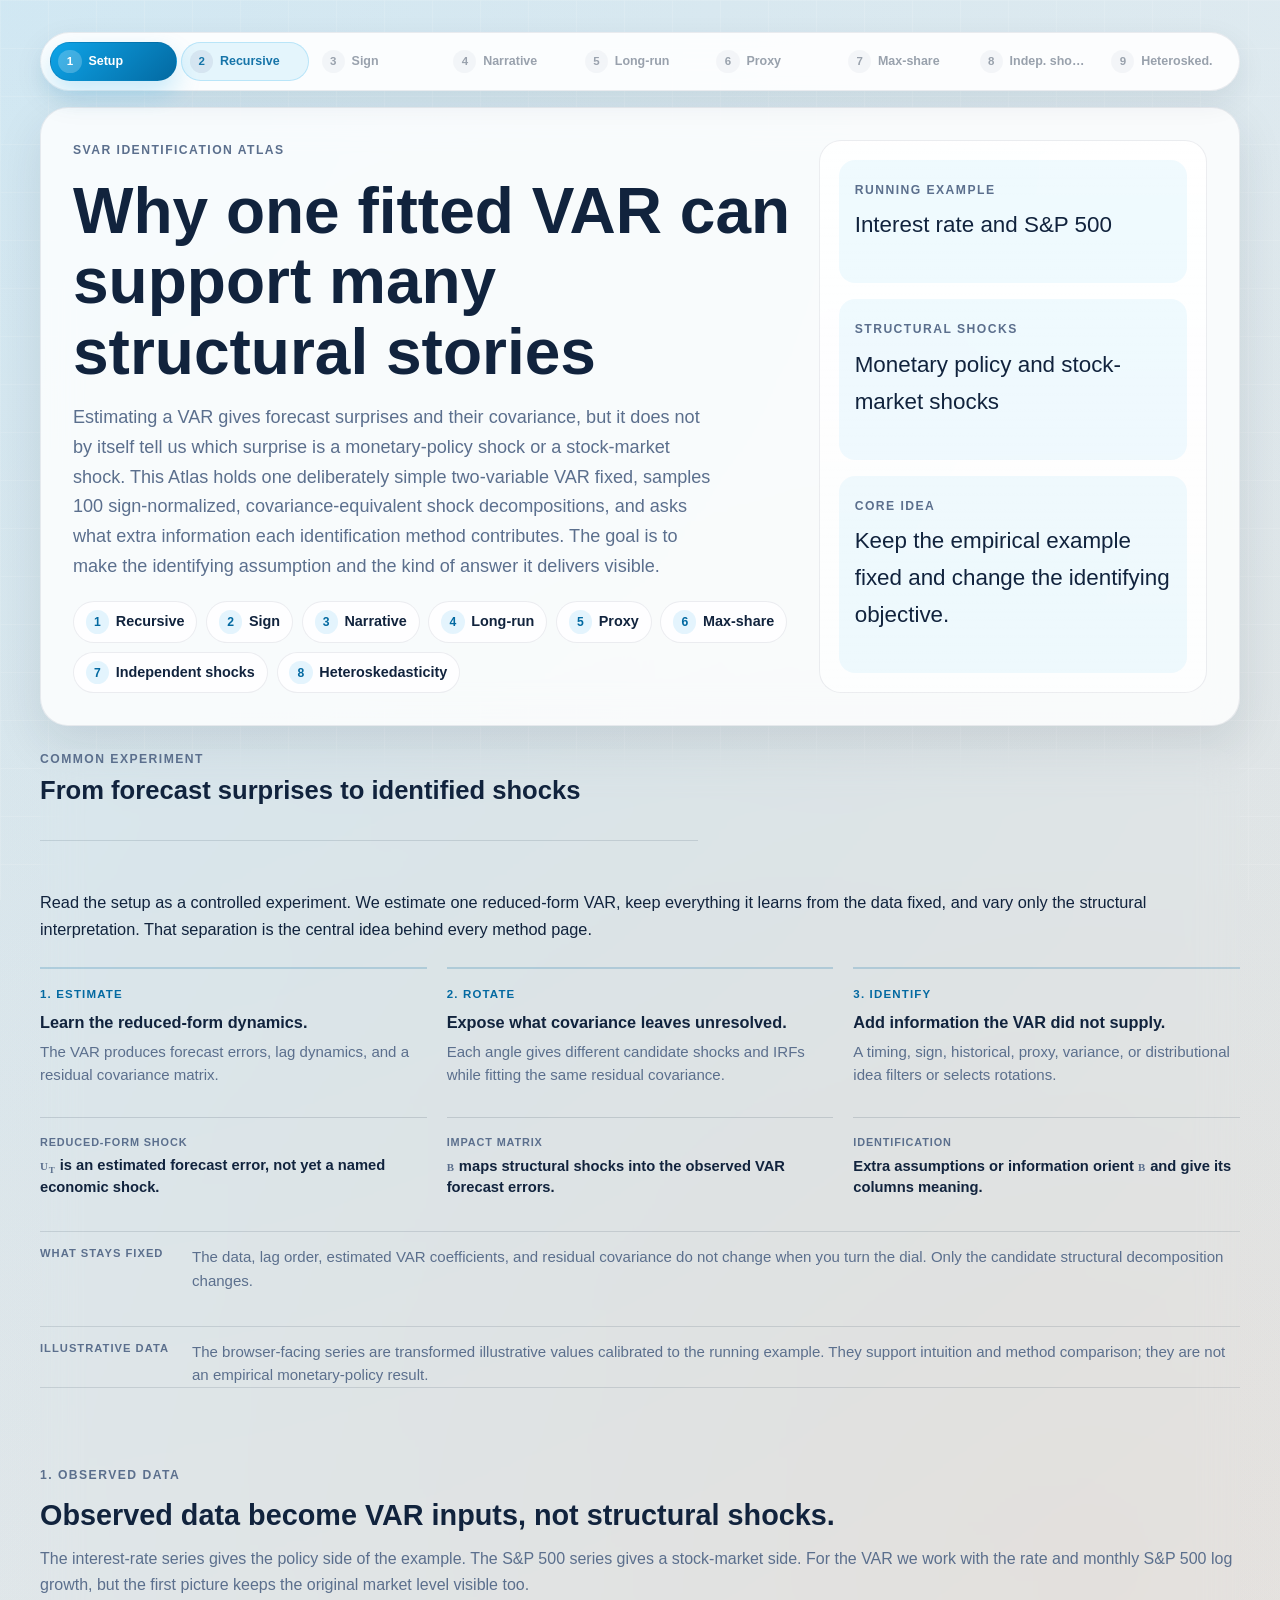
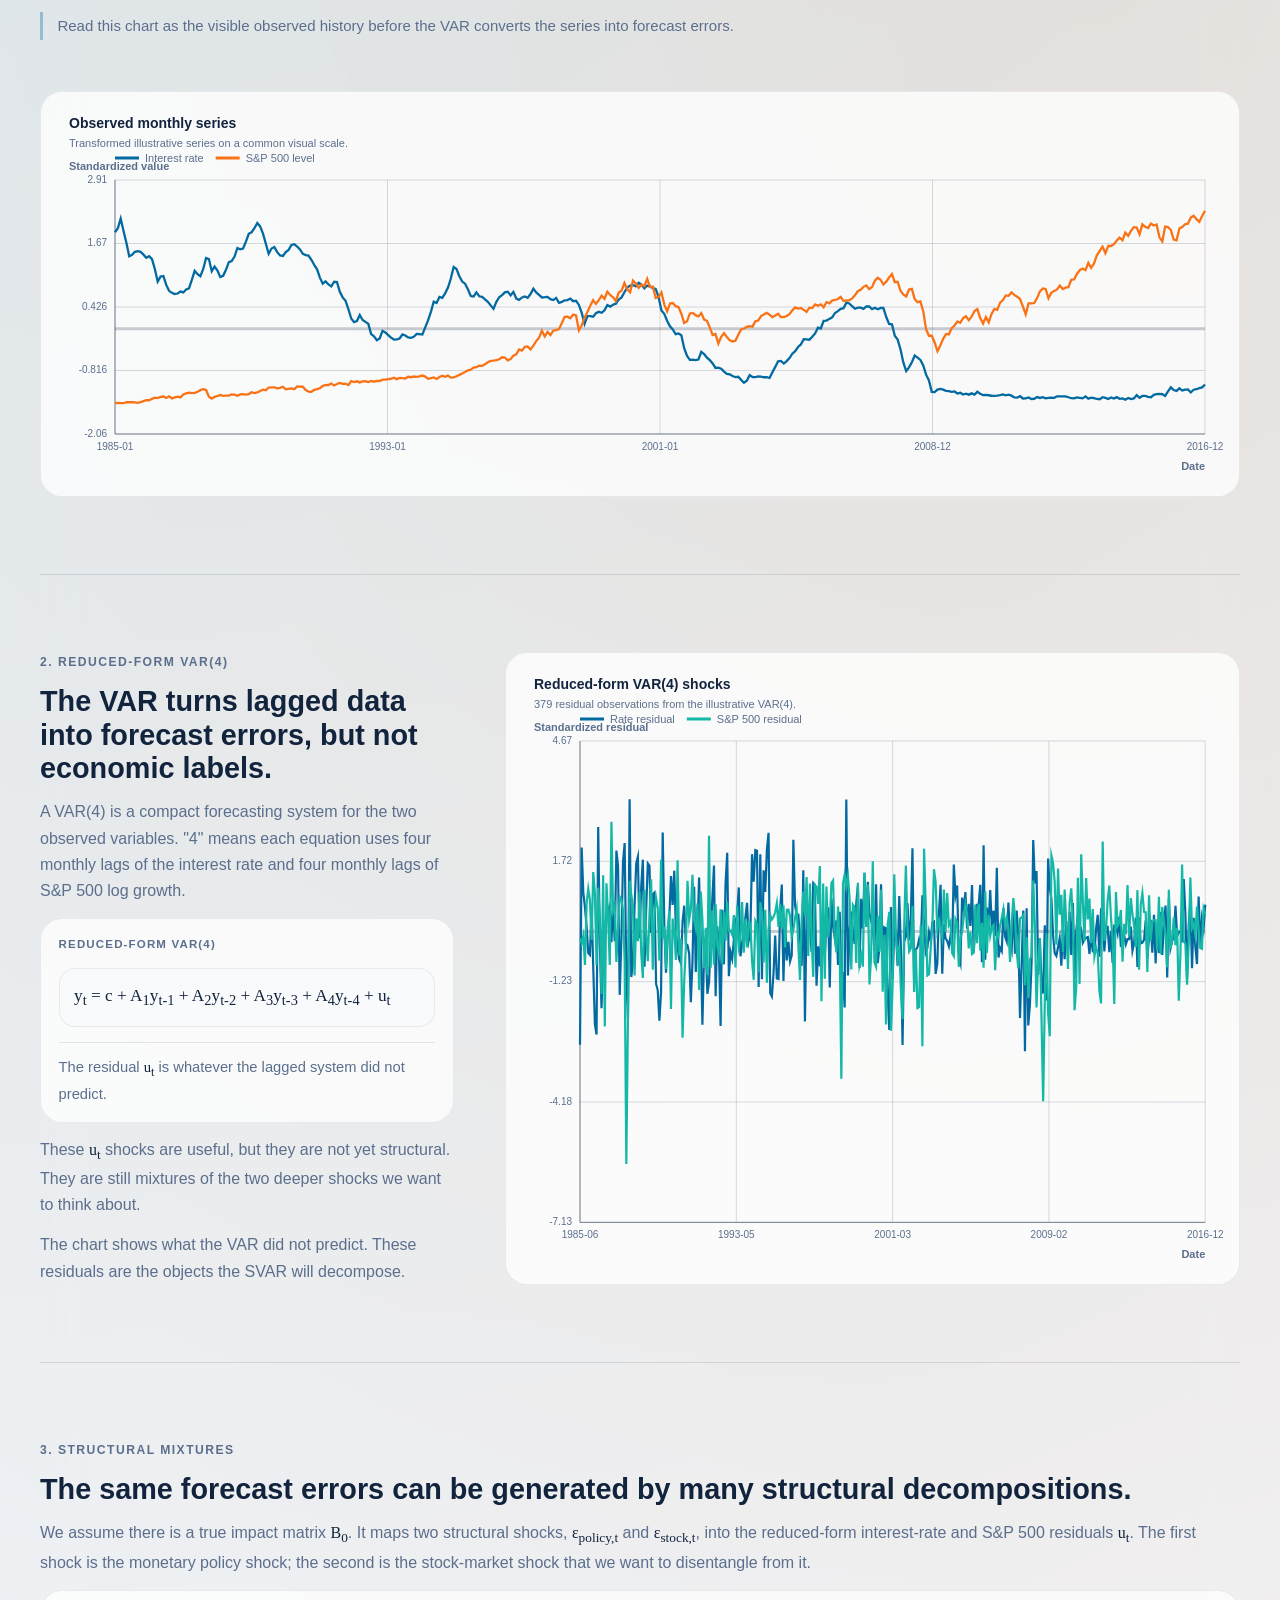
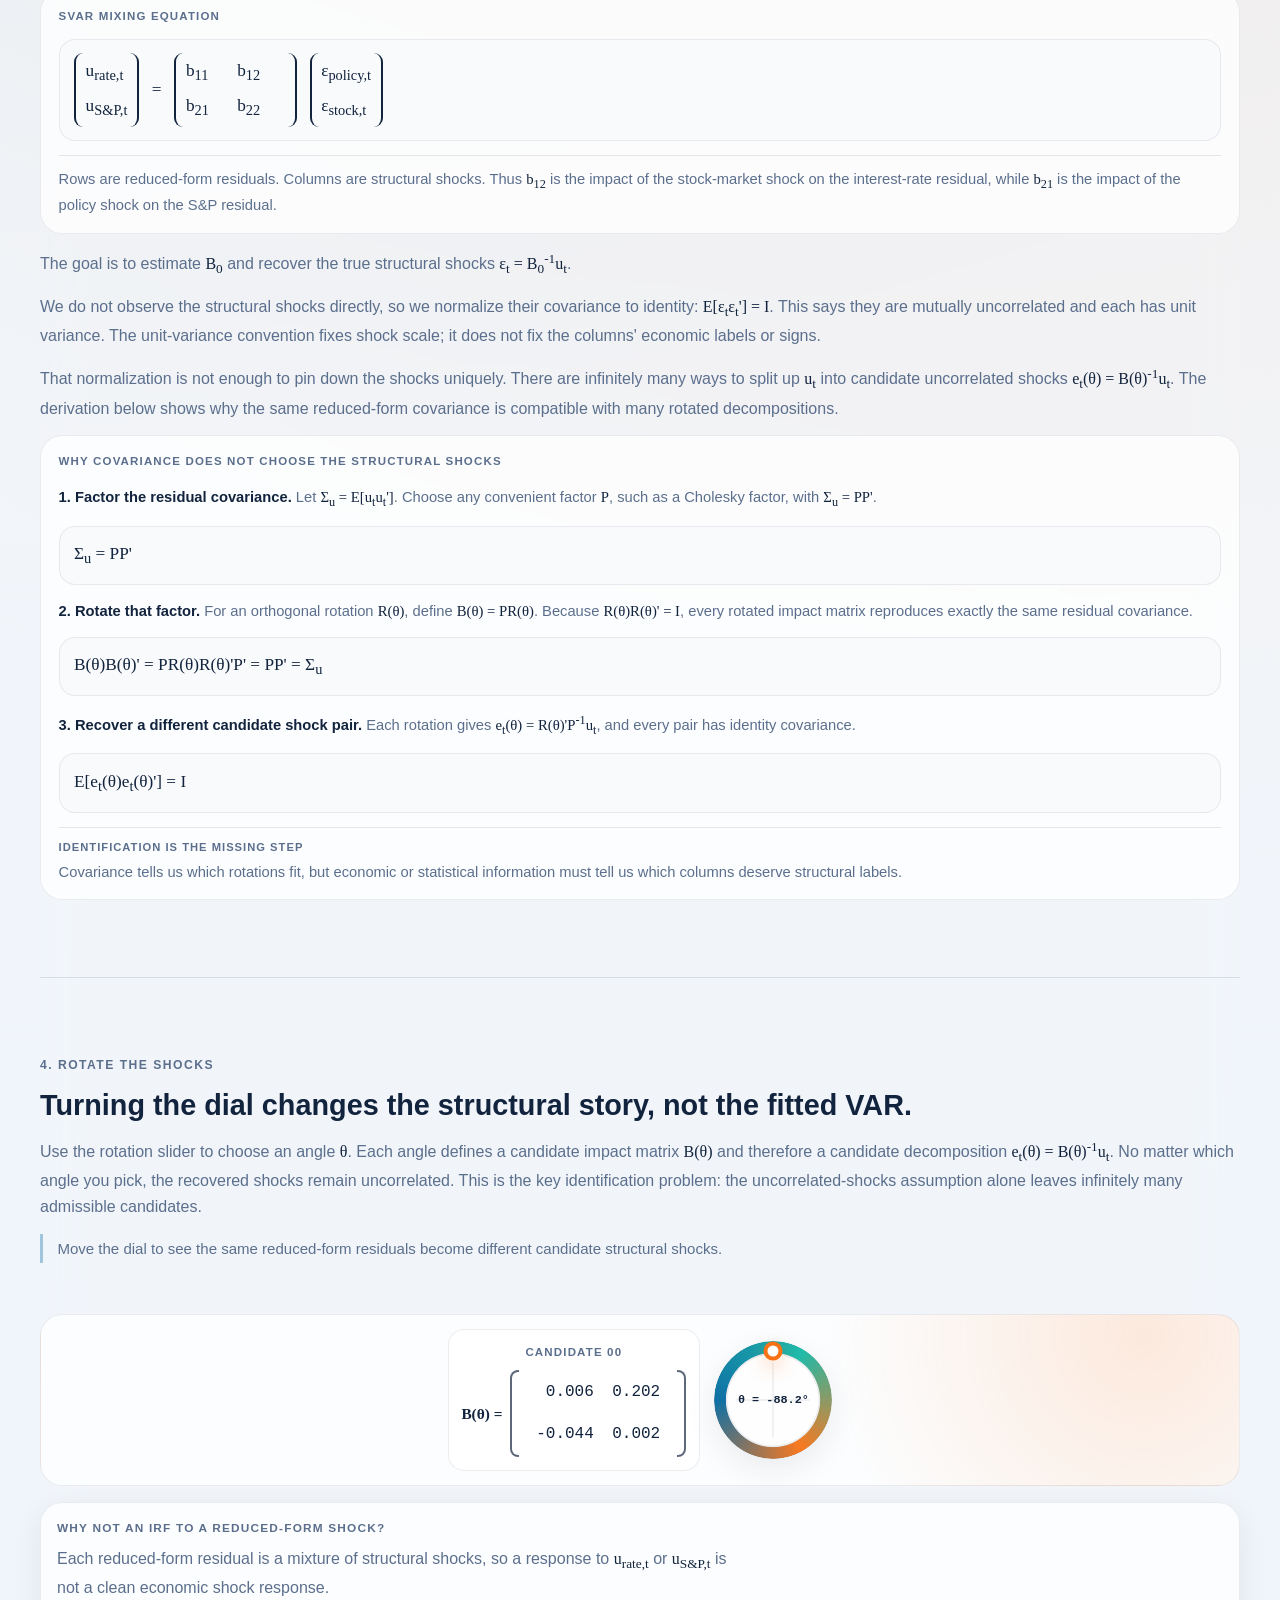
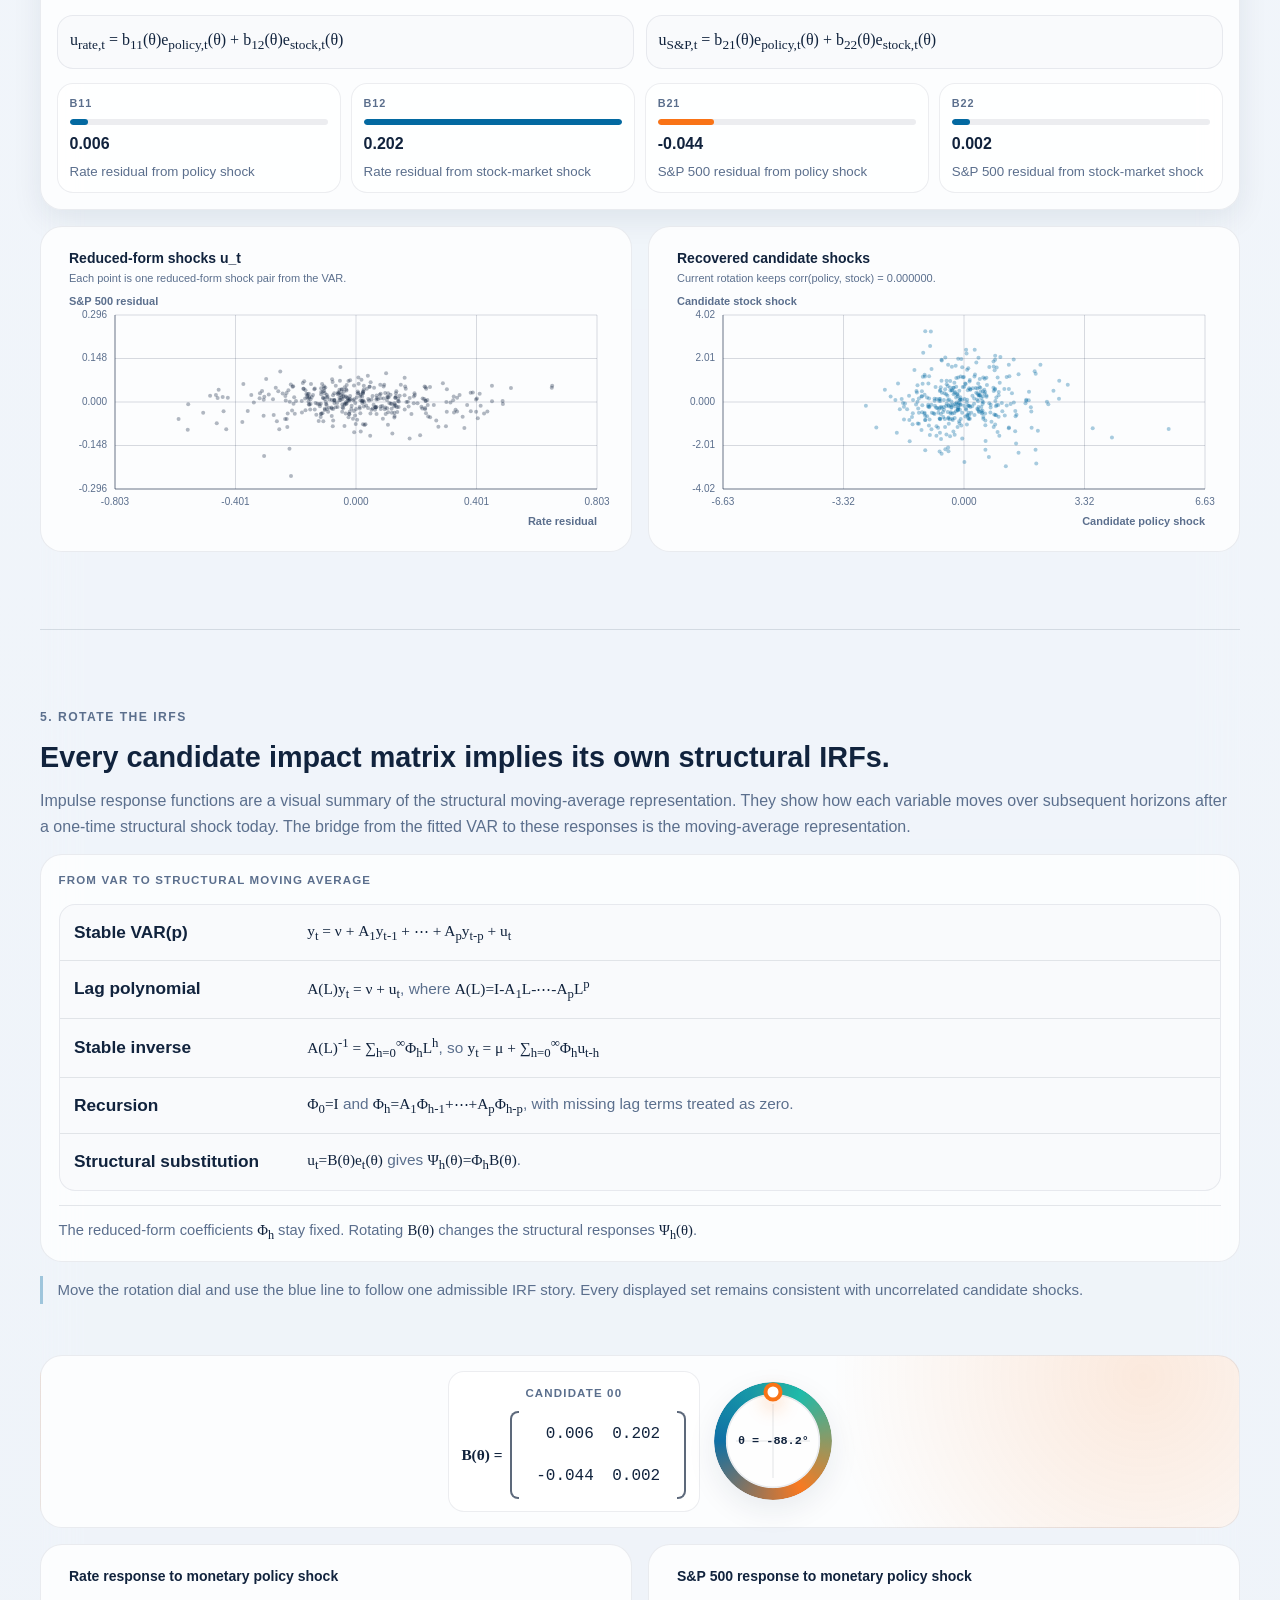
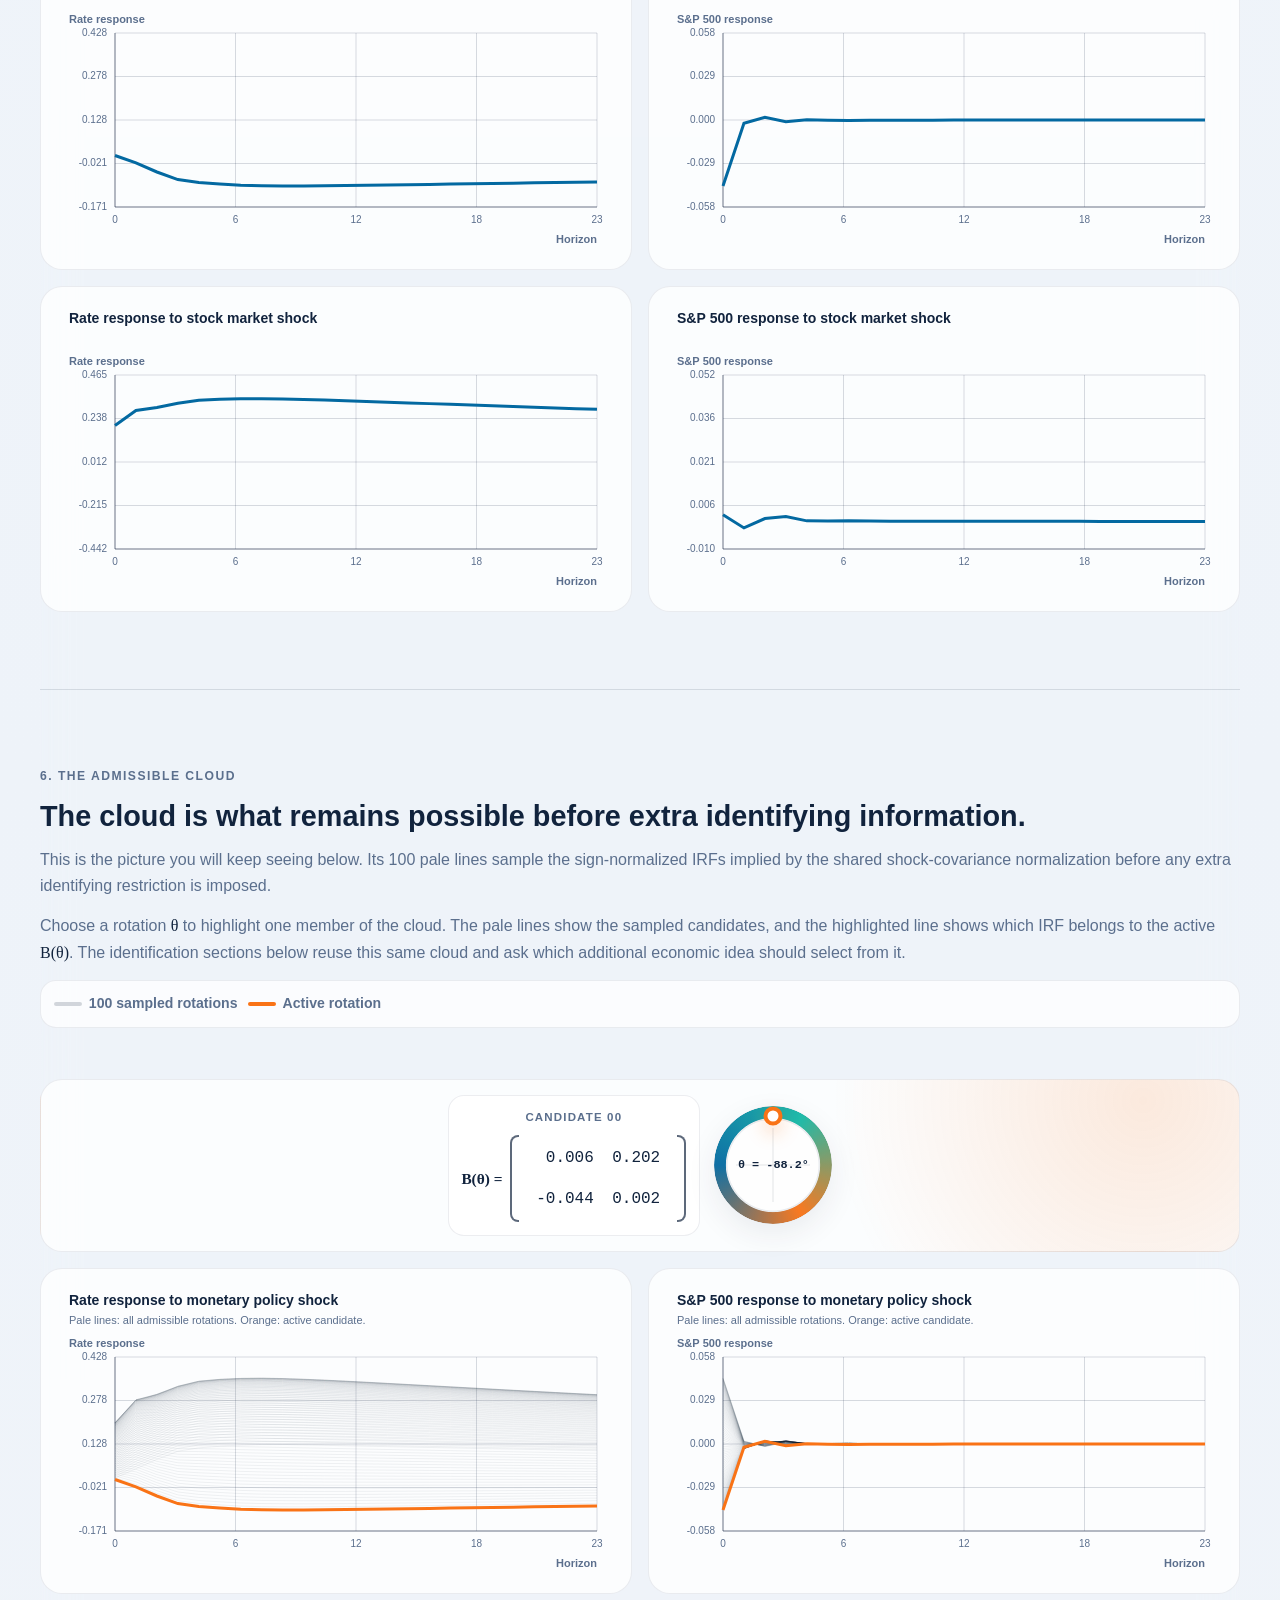
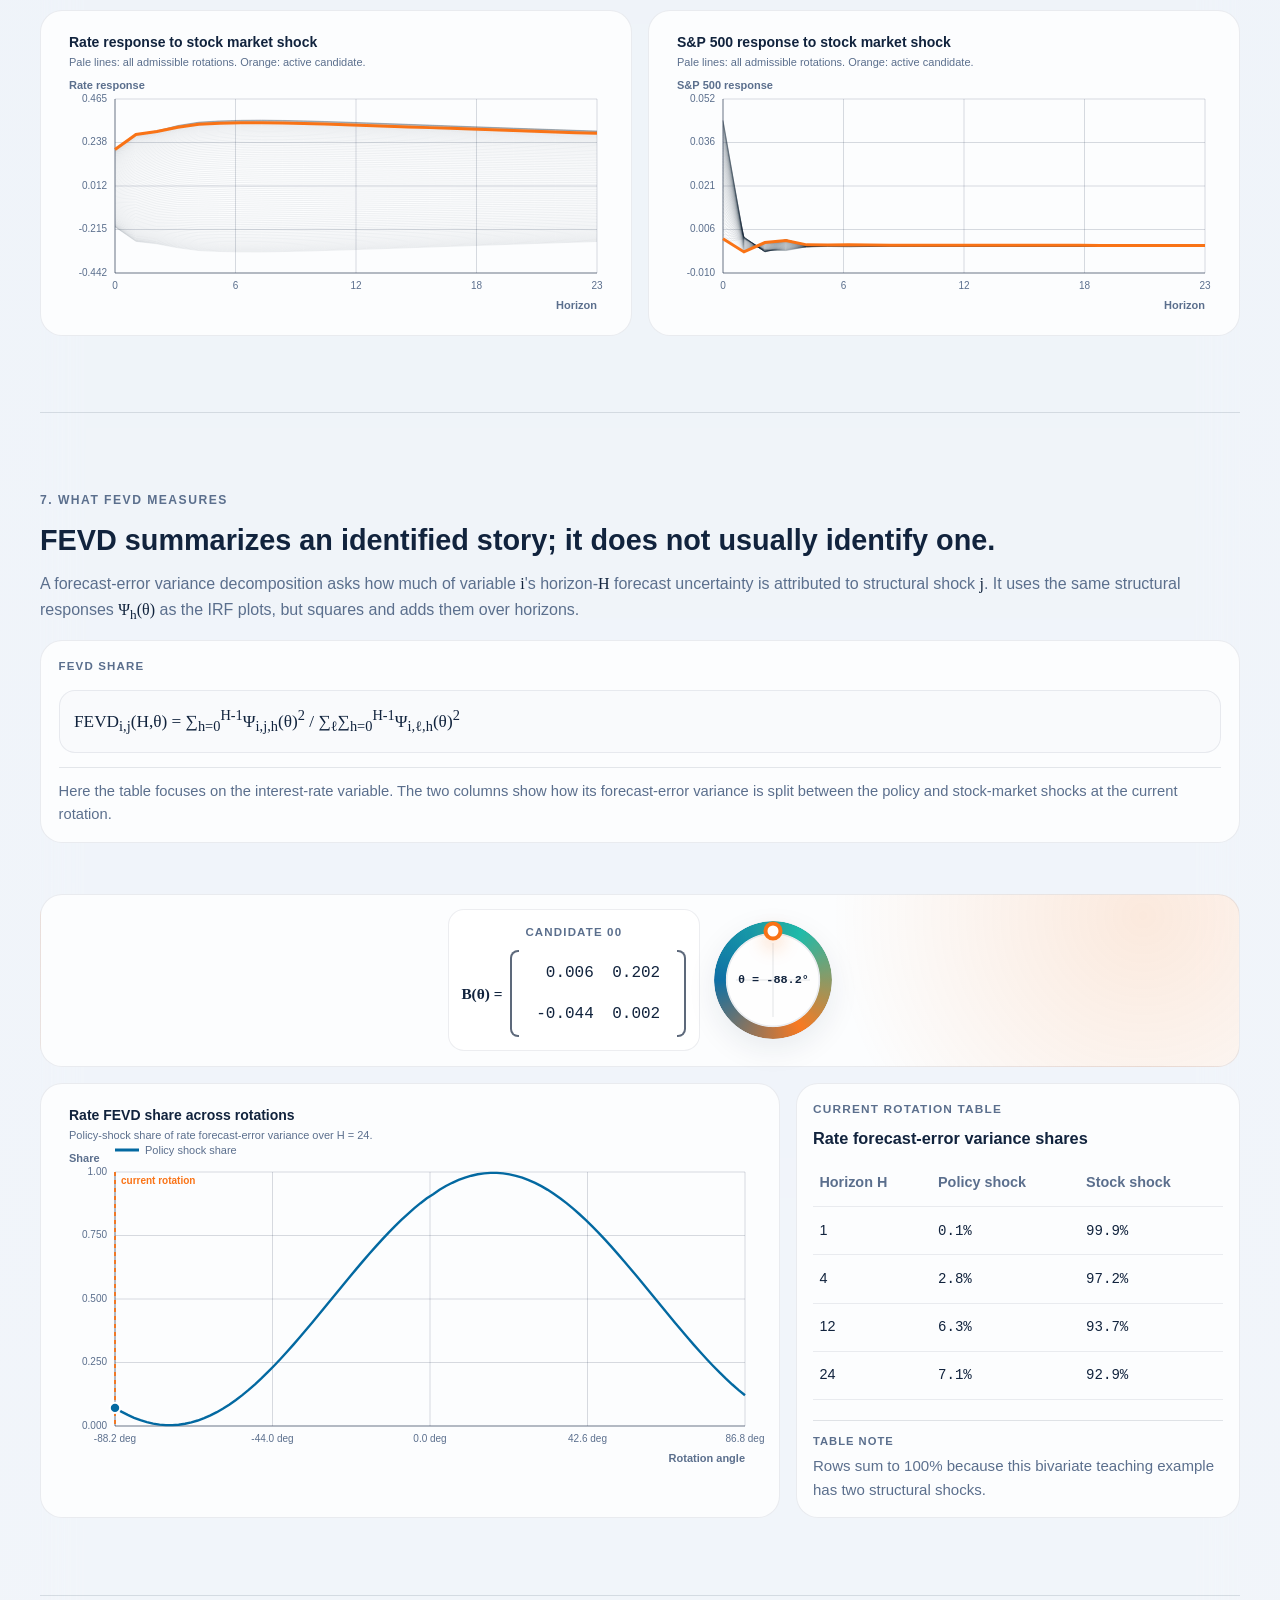
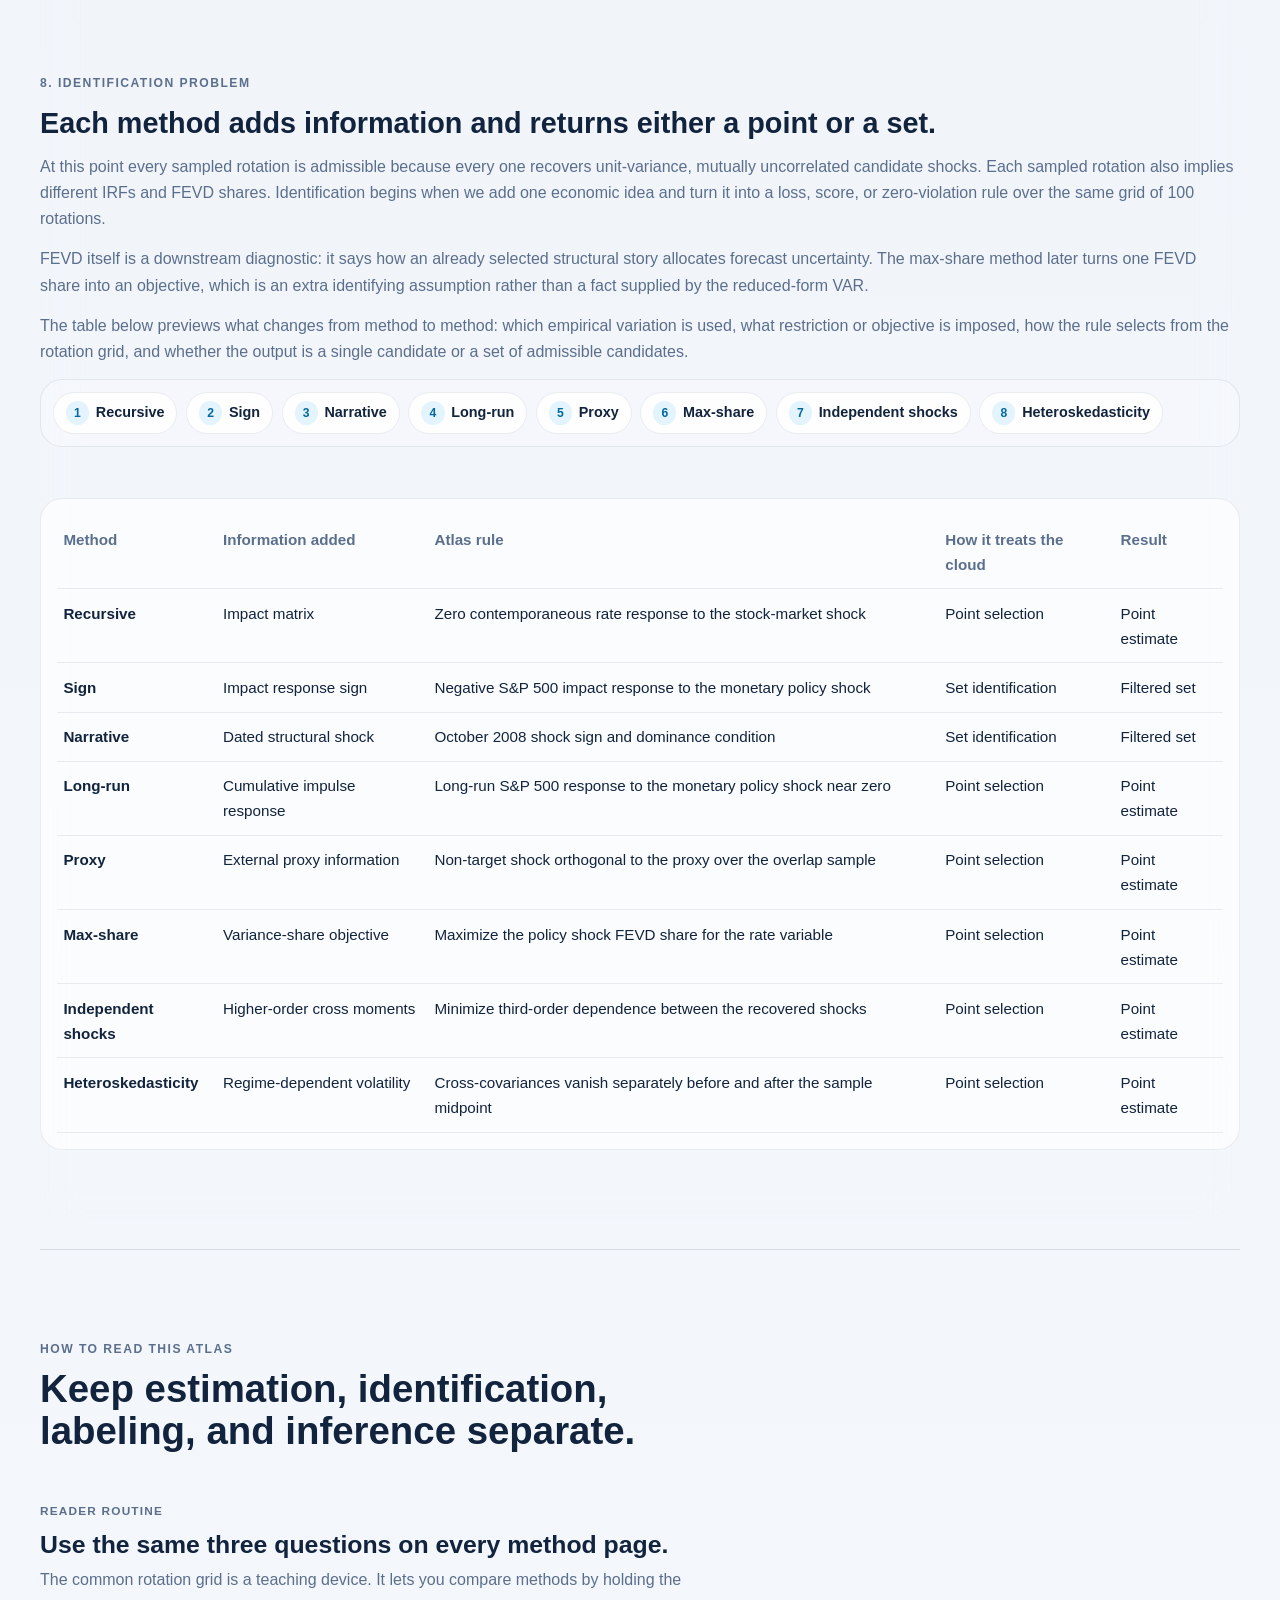
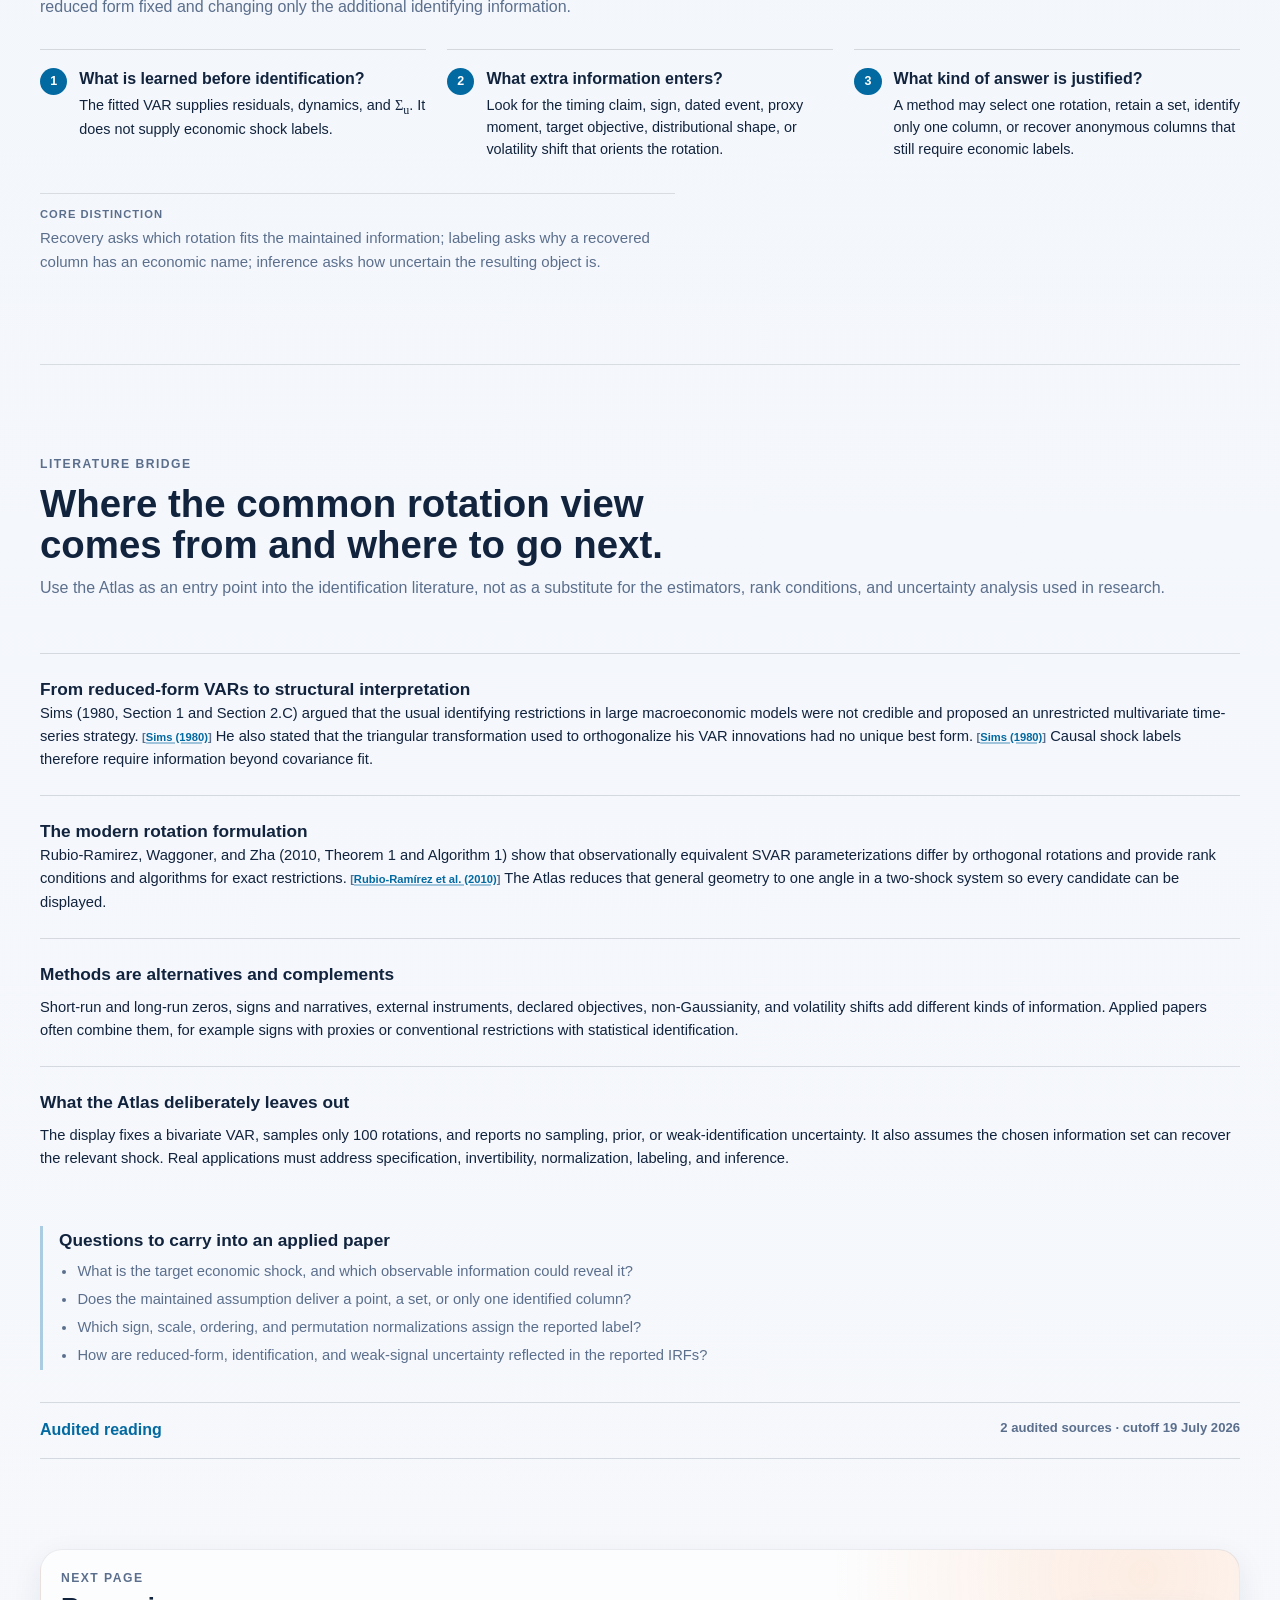
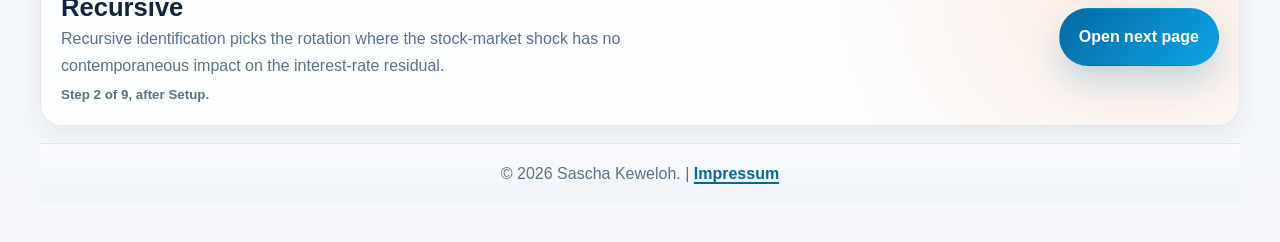
==== commit 9ae7b594: "citation" ====
--- a/apps/atlas/index.html
+++ b/apps/atlas/index.html
@@ -463,17 +463,17 @@
             <article id="atlas-literature-origins" class="method-literature-section">
               <h3>From reduced-form VARs to structural interpretation</h3>
               <p>
-                Sims (1980) made unrestricted multivariate dynamics, innovations, IRFs, and variance decompositions
-                central to empirical macroeconomics. The enduring boundary is that an orthogonalization is not an
-                economic interpretation by itself: causal shock labels require additional restrictions or information.
+                Sims (1980, Section 1 and Section 2.C) argued that the usual identifying restrictions in large macroeconomic models were not credible and proposed an unrestricted multivariate time-series strategy.
+                He also stated that the triangular transformation used to orthogonalize his VAR innovations had no unique best form.
+                Causal shock labels therefore require information beyond covariance fit.
               </p>
             </article>
             <article id="atlas-literature-rotations" class="method-literature-section">
               <h3>The modern rotation formulation</h3>
               <p>
-                Rubio-Ramirez, Waggoner, and Zha (2010) express observationally equivalent structural parameters as
-                orthogonal rotations and give global rank conditions and algorithms for exact restrictions. The Atlas
-                reduces that general geometry to one angle in a two-shock system so every candidate can be displayed.
+                Rubio-Ramirez, Waggoner, and Zha (2010, Theorem 1 and Algorithm 1) show that observationally equivalent SVAR parameterizations differ by orthogonal rotations and provide rank conditions and algorithms for exact restrictions.
+                The Atlas reduces that general geometry to one angle in a two-shock system so every candidate can be
+                displayed.
               </p>
             </article>
             <article id="atlas-literature-complements" class="method-literature-section">
@@ -556,6 +556,6 @@
     </footer>
   </main>
 
-  <script type="module" src="js/app.js?v=20260716-source-gate1"></script>
+  <script type="module" src="js/app.js?v=20260719-source-gate2"></script>
 </body>
 </html>
--- a/apps/atlas/styles.css
+++ b/apps/atlas/styles.css
@@ -3969,6 +3969,33 @@
   text-decoration-color: currentColor;
 }
 
+.claim-citations {
+  display: inline;
+  margin-left: 0.3em;
+  color: var(--muted);
+  font-size: 0.76em;
+  font-weight: 650;
+  white-space: nowrap;
+}
+
+.claim-citations::before {
+  content: '[';
+}
+
+.claim-citations::after {
+  content: ']';
+}
+
+.claim-citations a {
+  color: var(--accent-strong);
+  text-decoration-color: rgba(3, 105, 161, 0.35);
+  text-underline-offset: 0.12em;
+}
+
+.claim-citations a:hover {
+  text-decoration-color: currentColor;
+}
+
 .method-literature-questions .section-citations {
   margin-top: 0.22rem;
 }
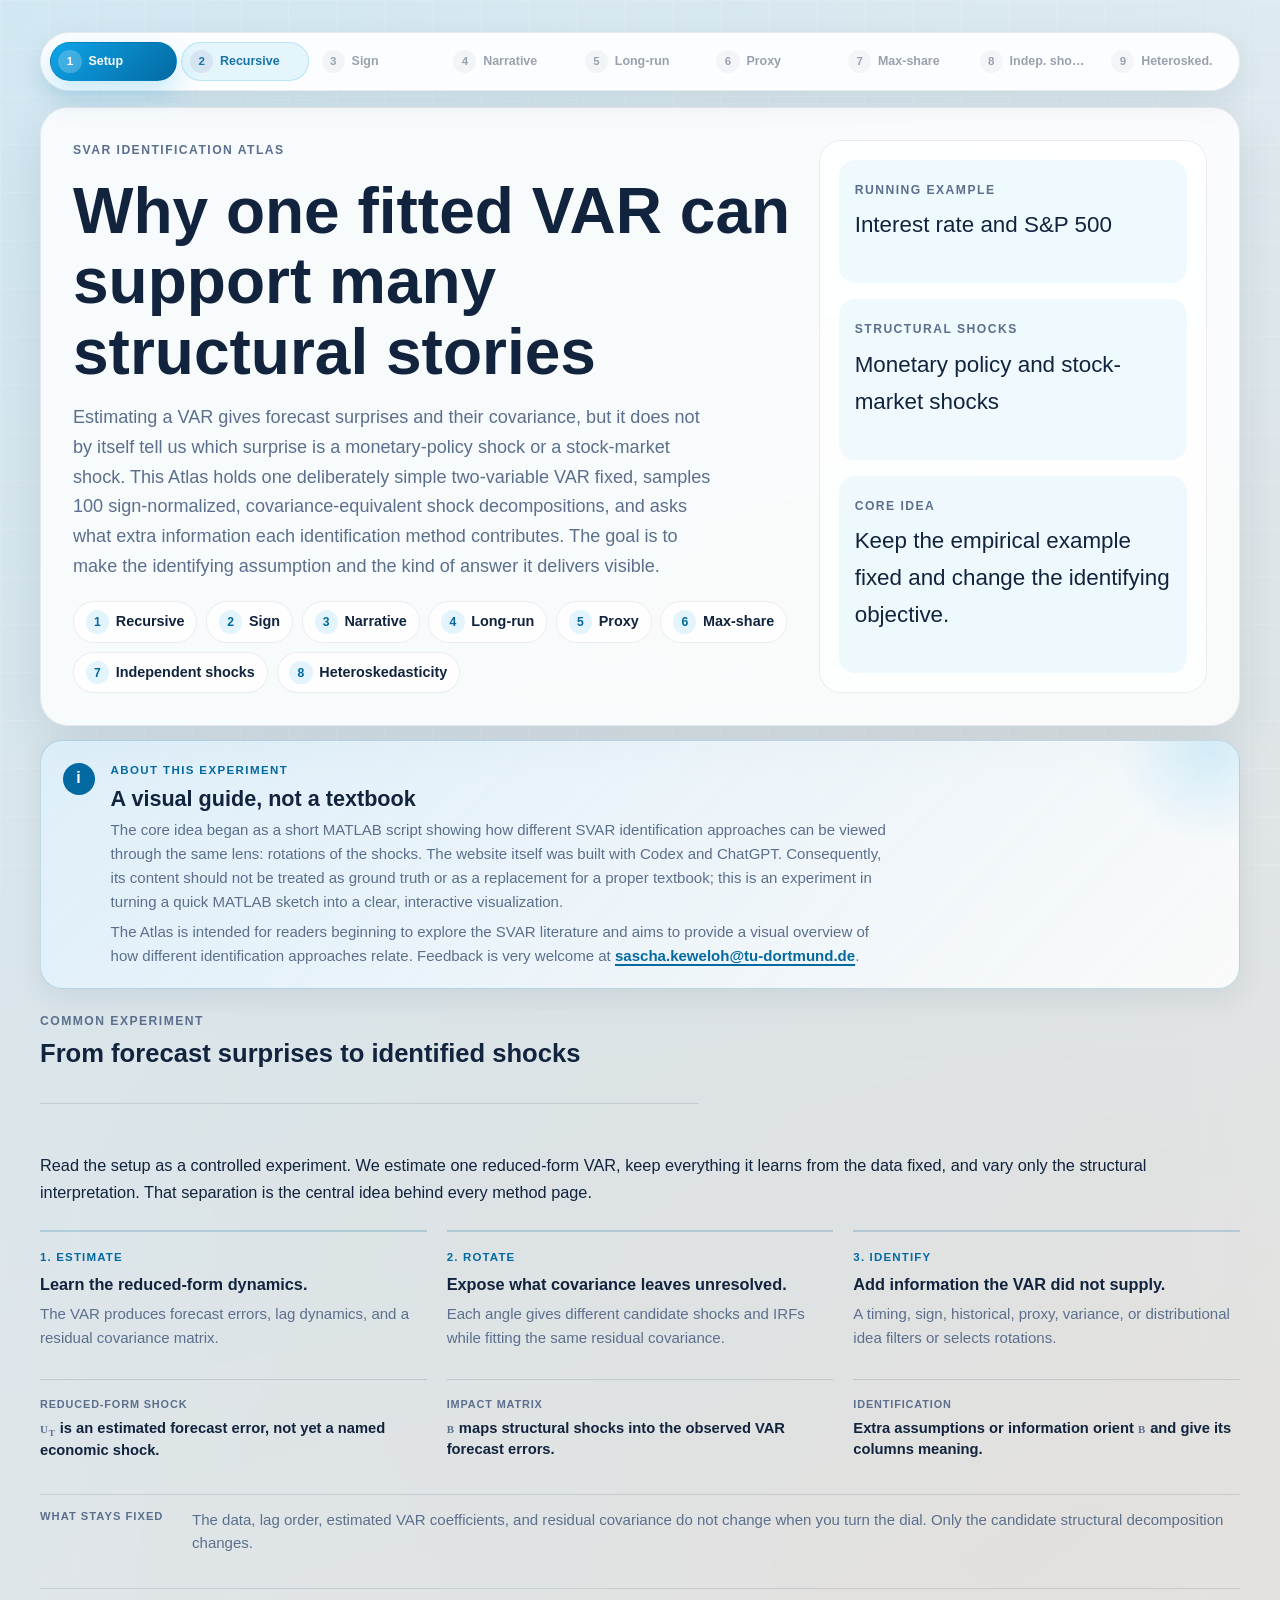
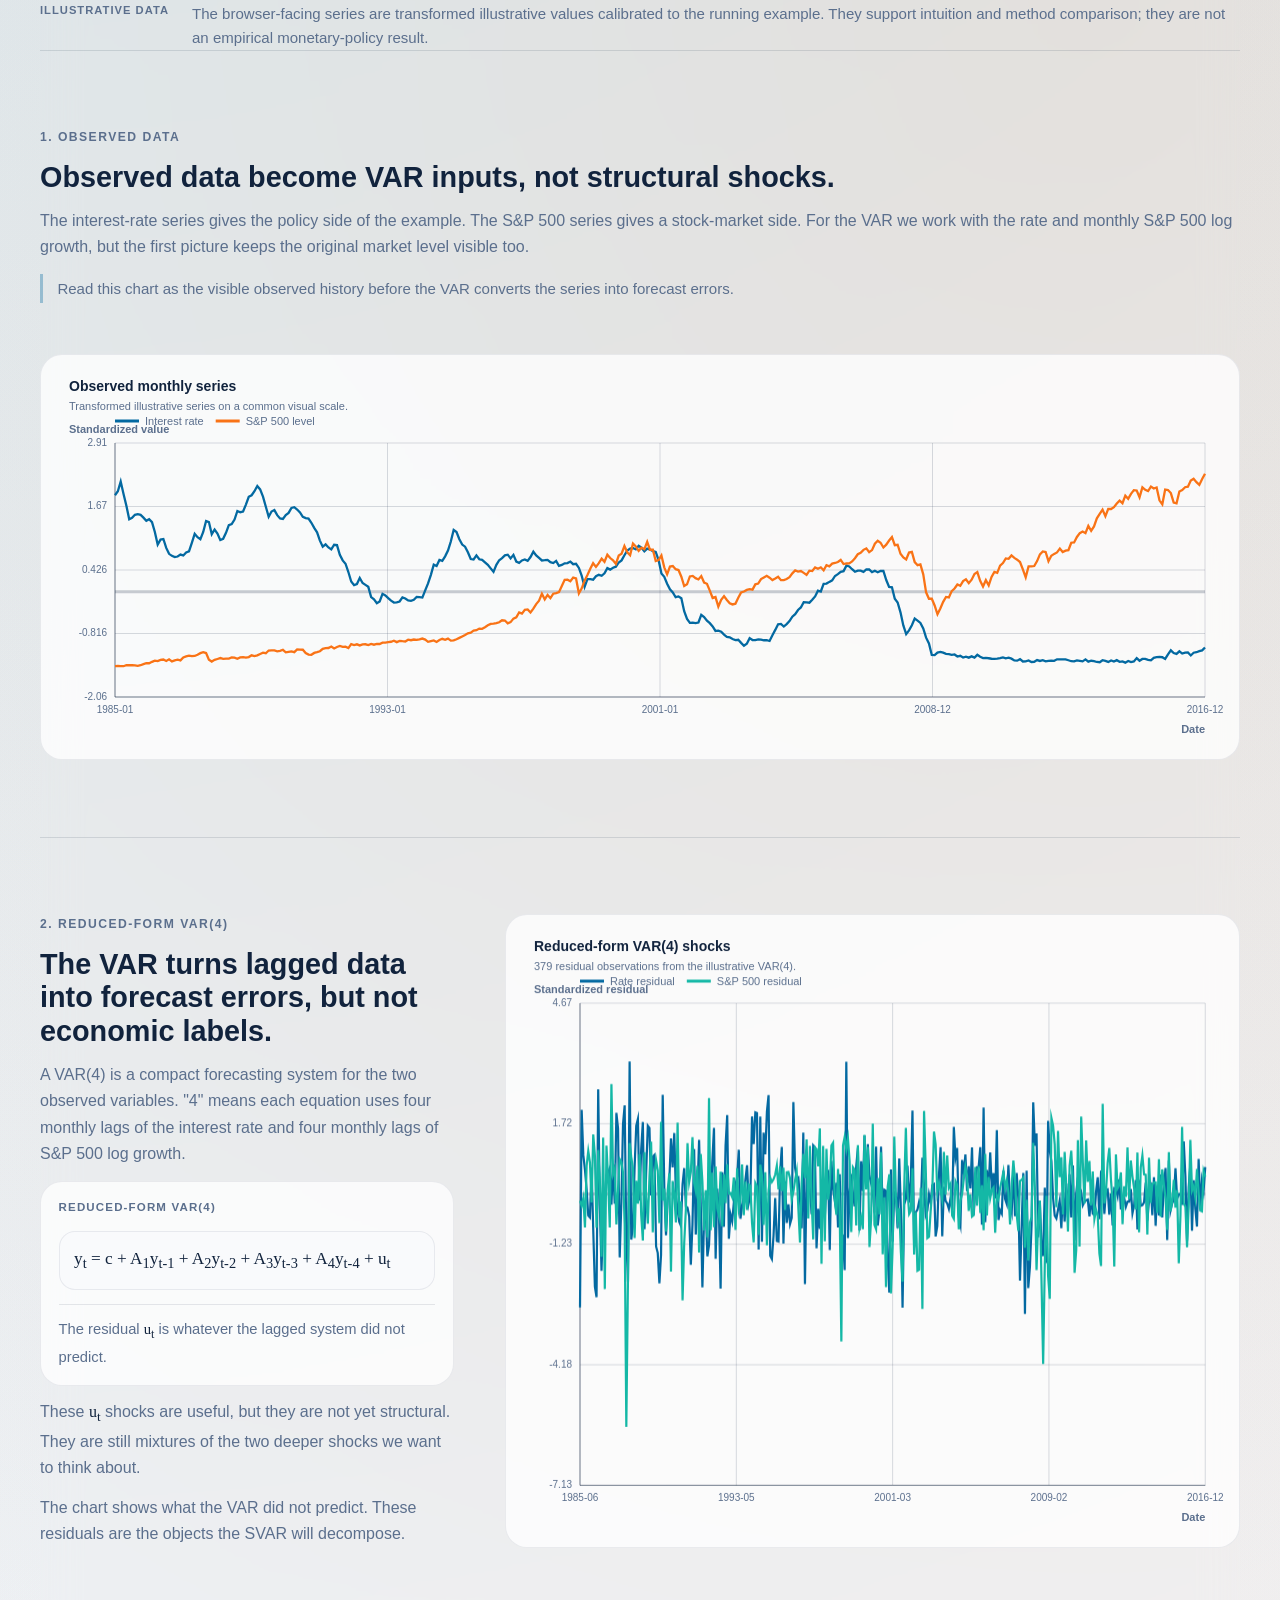
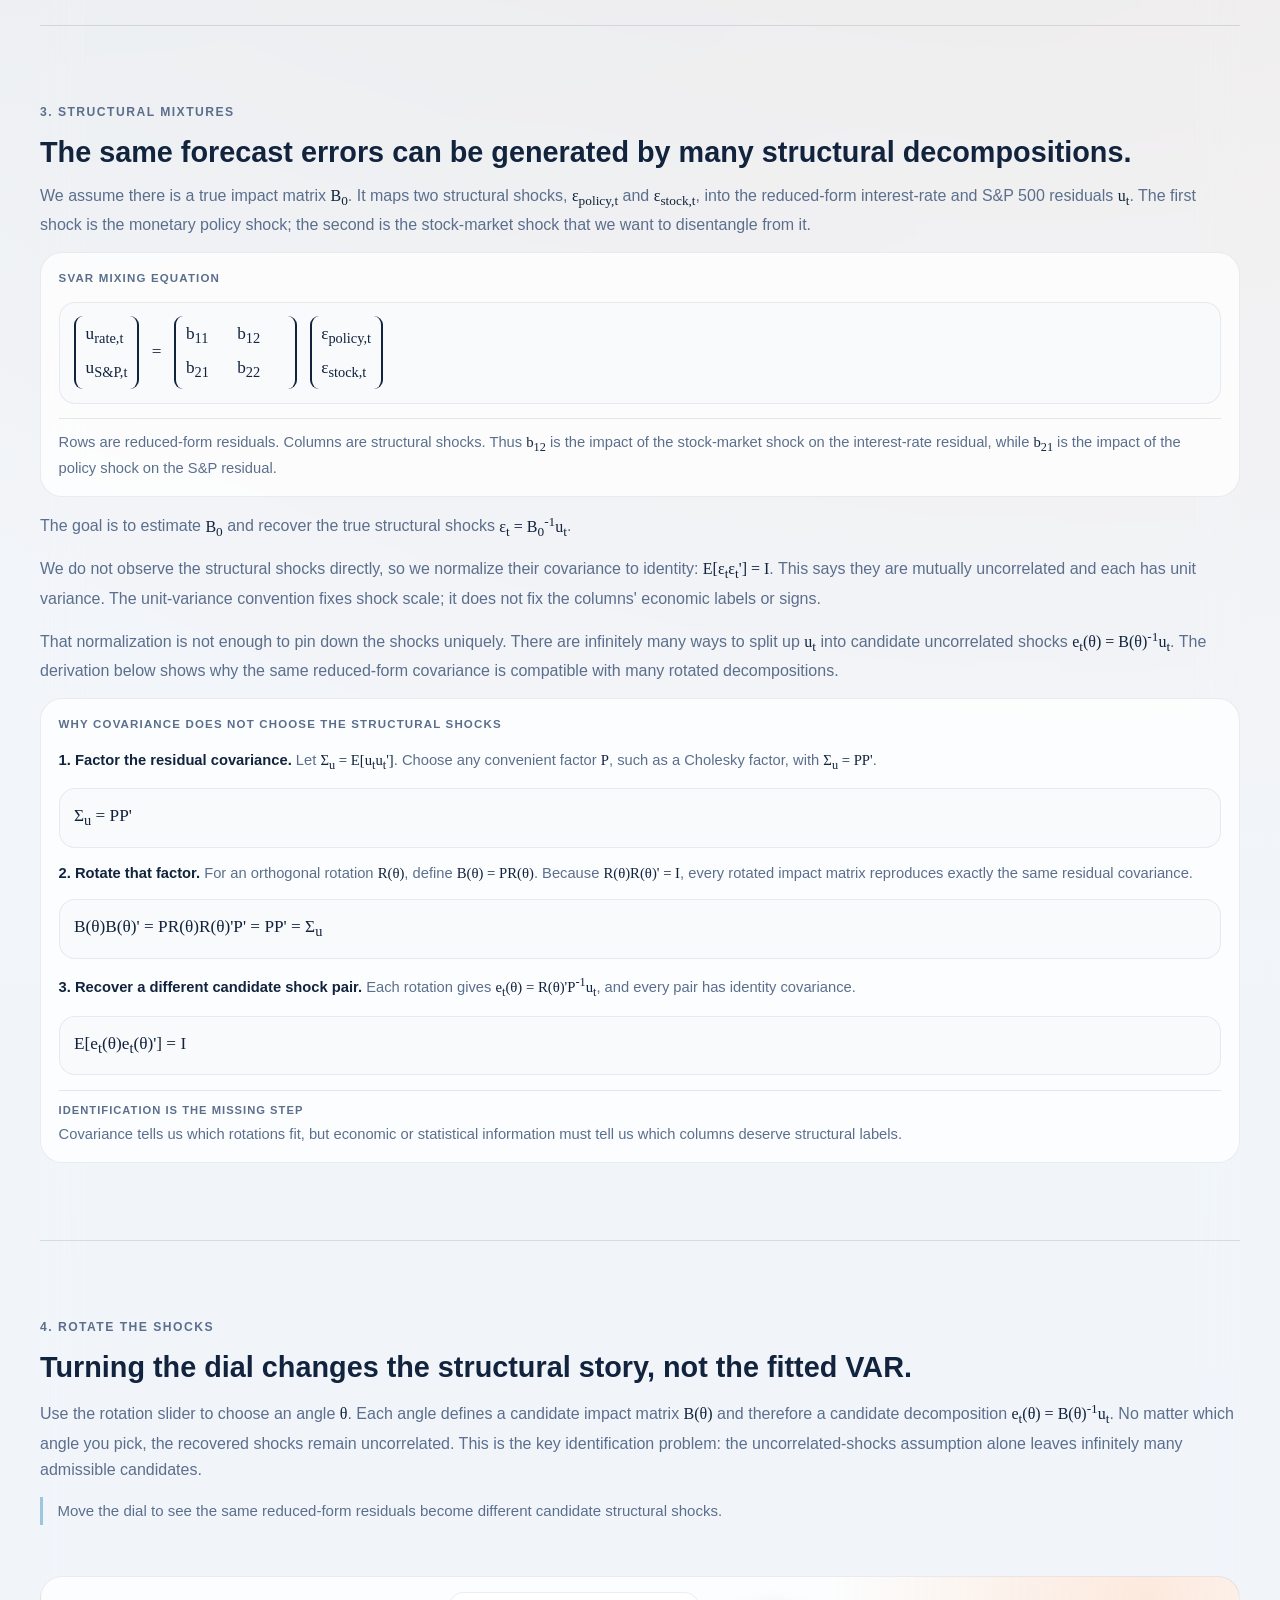
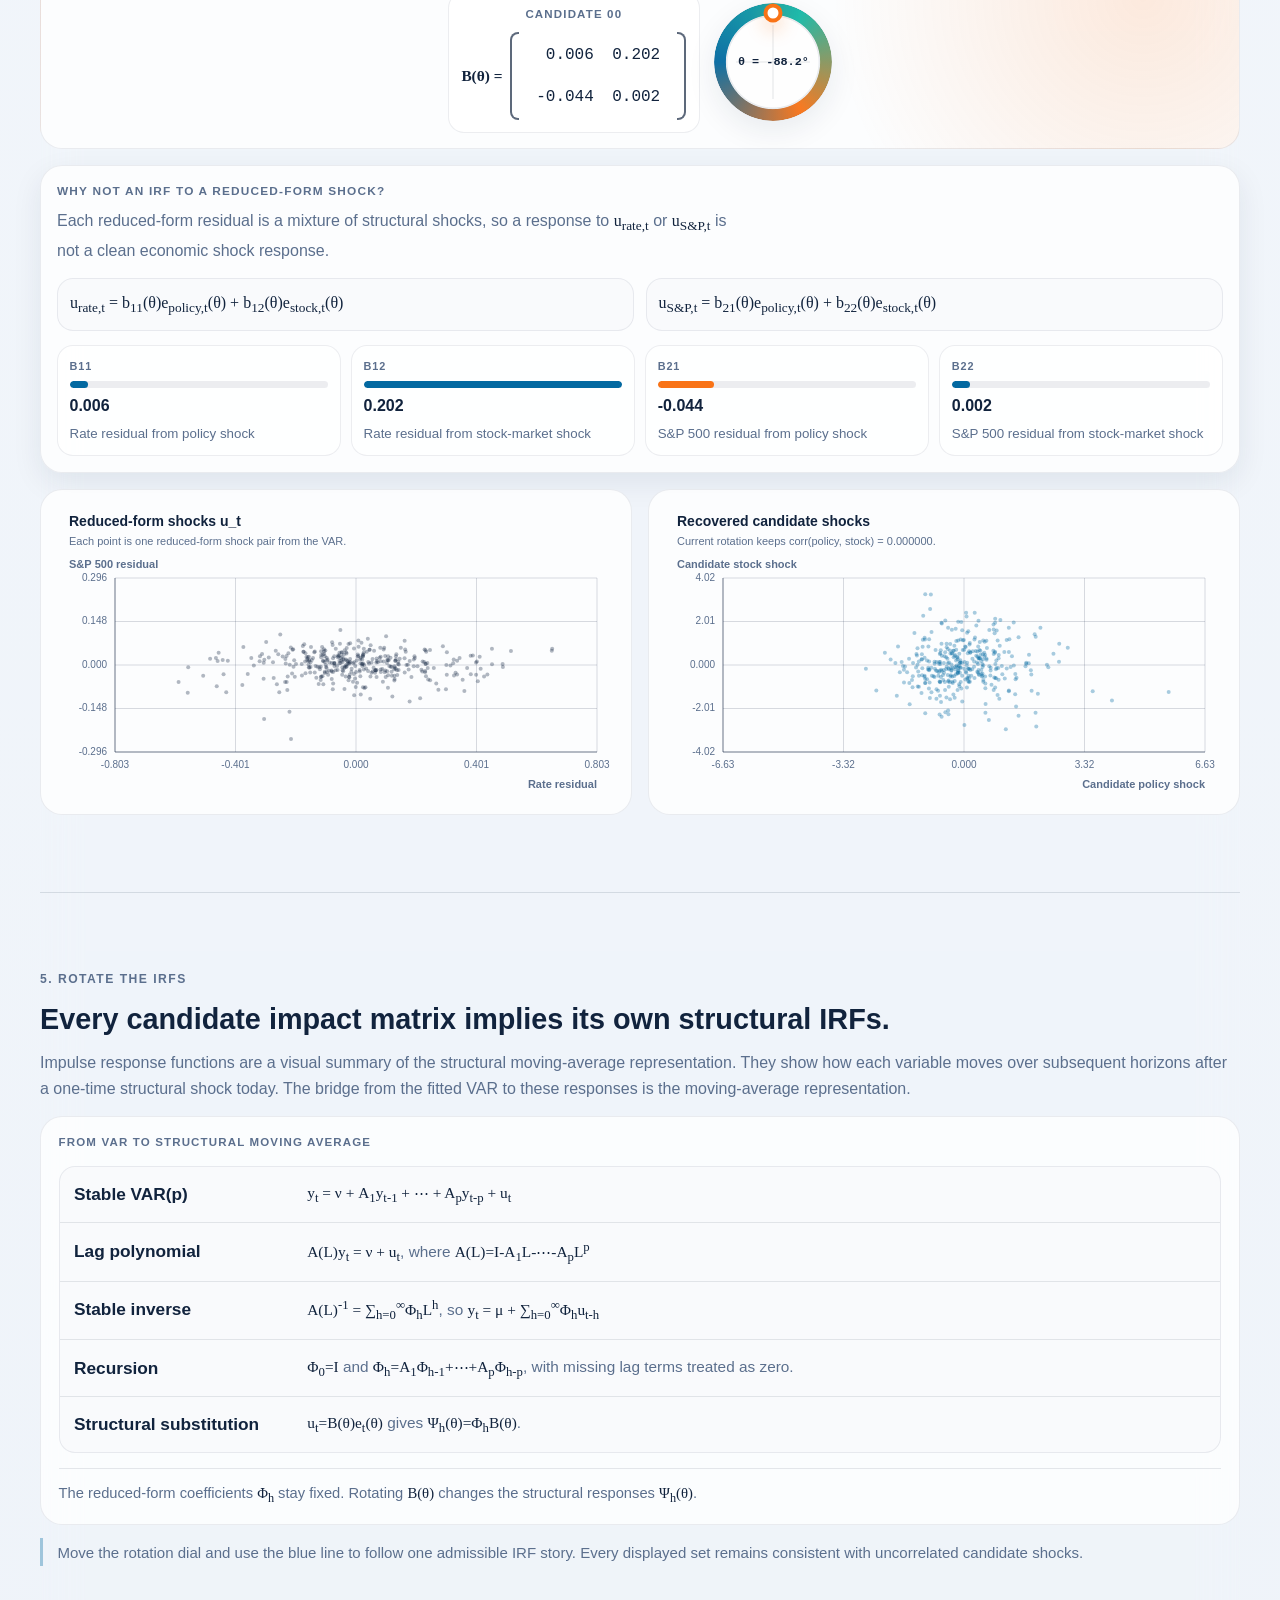
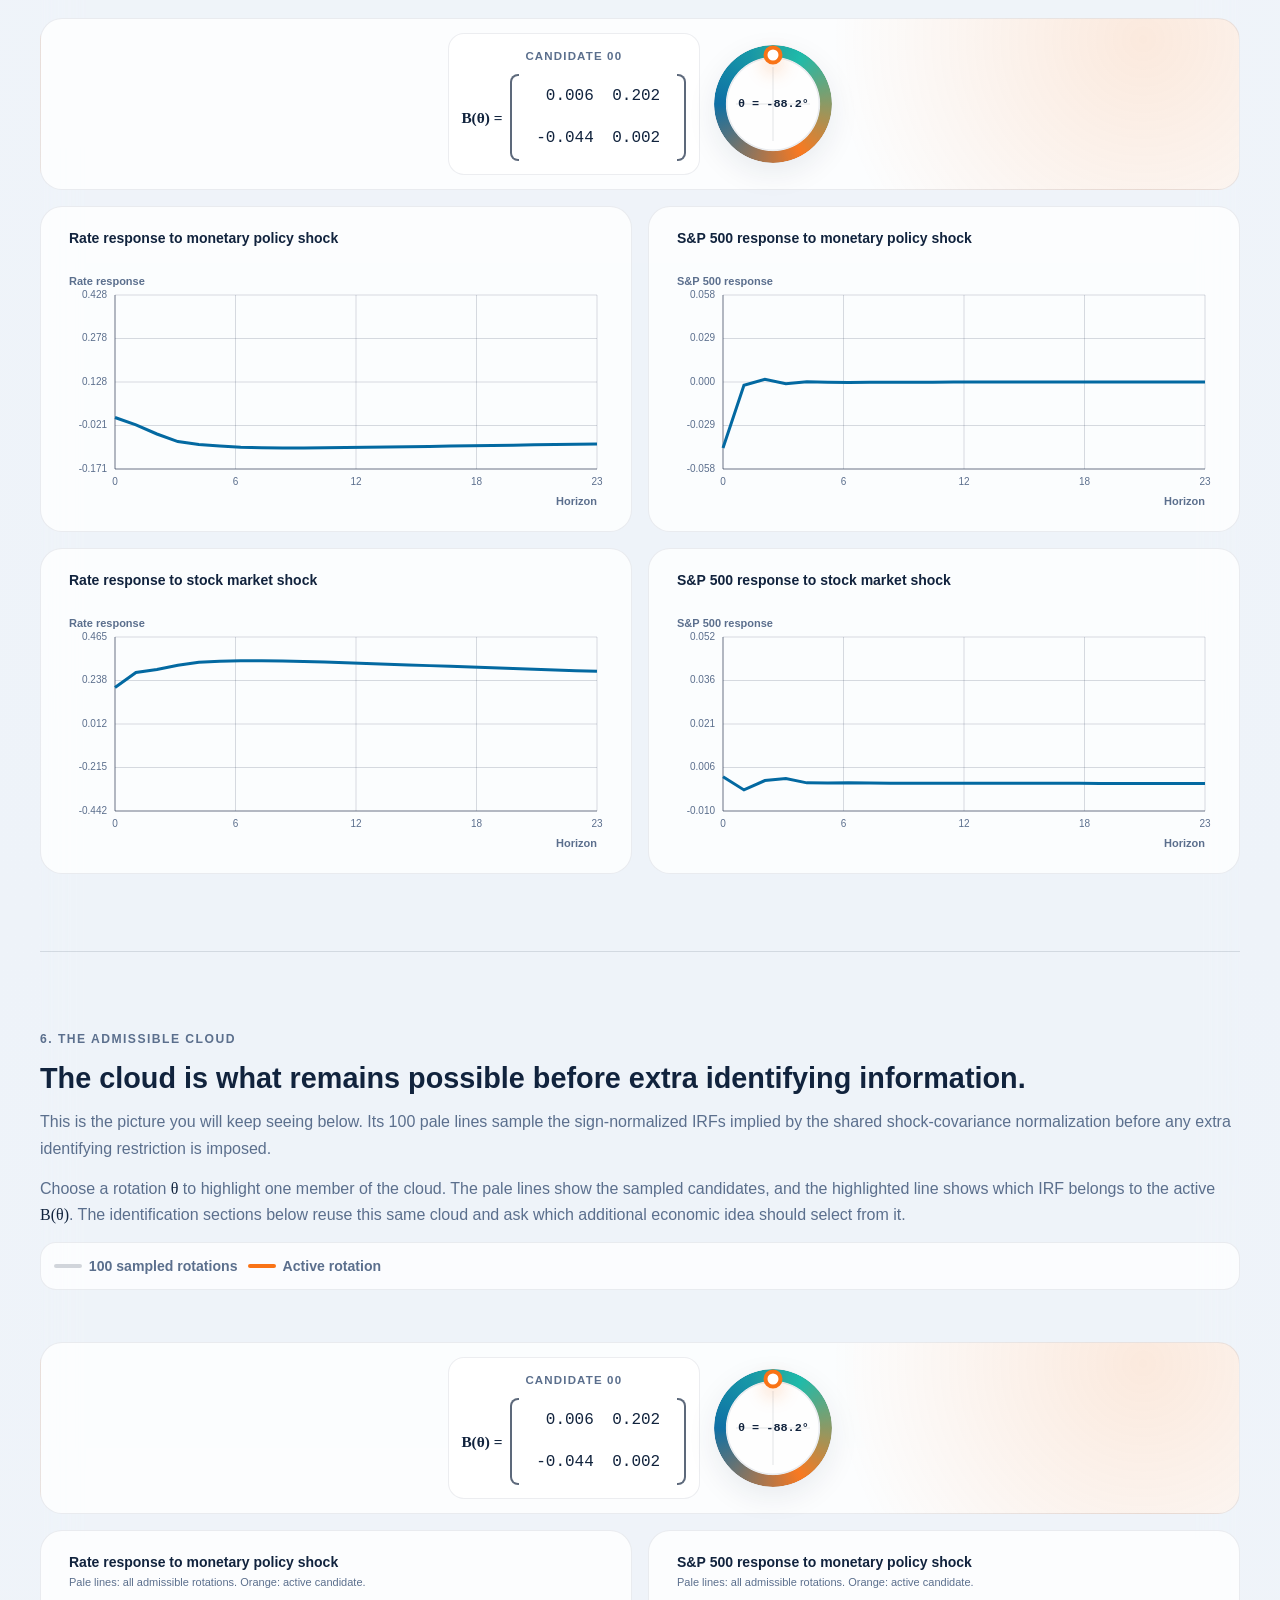
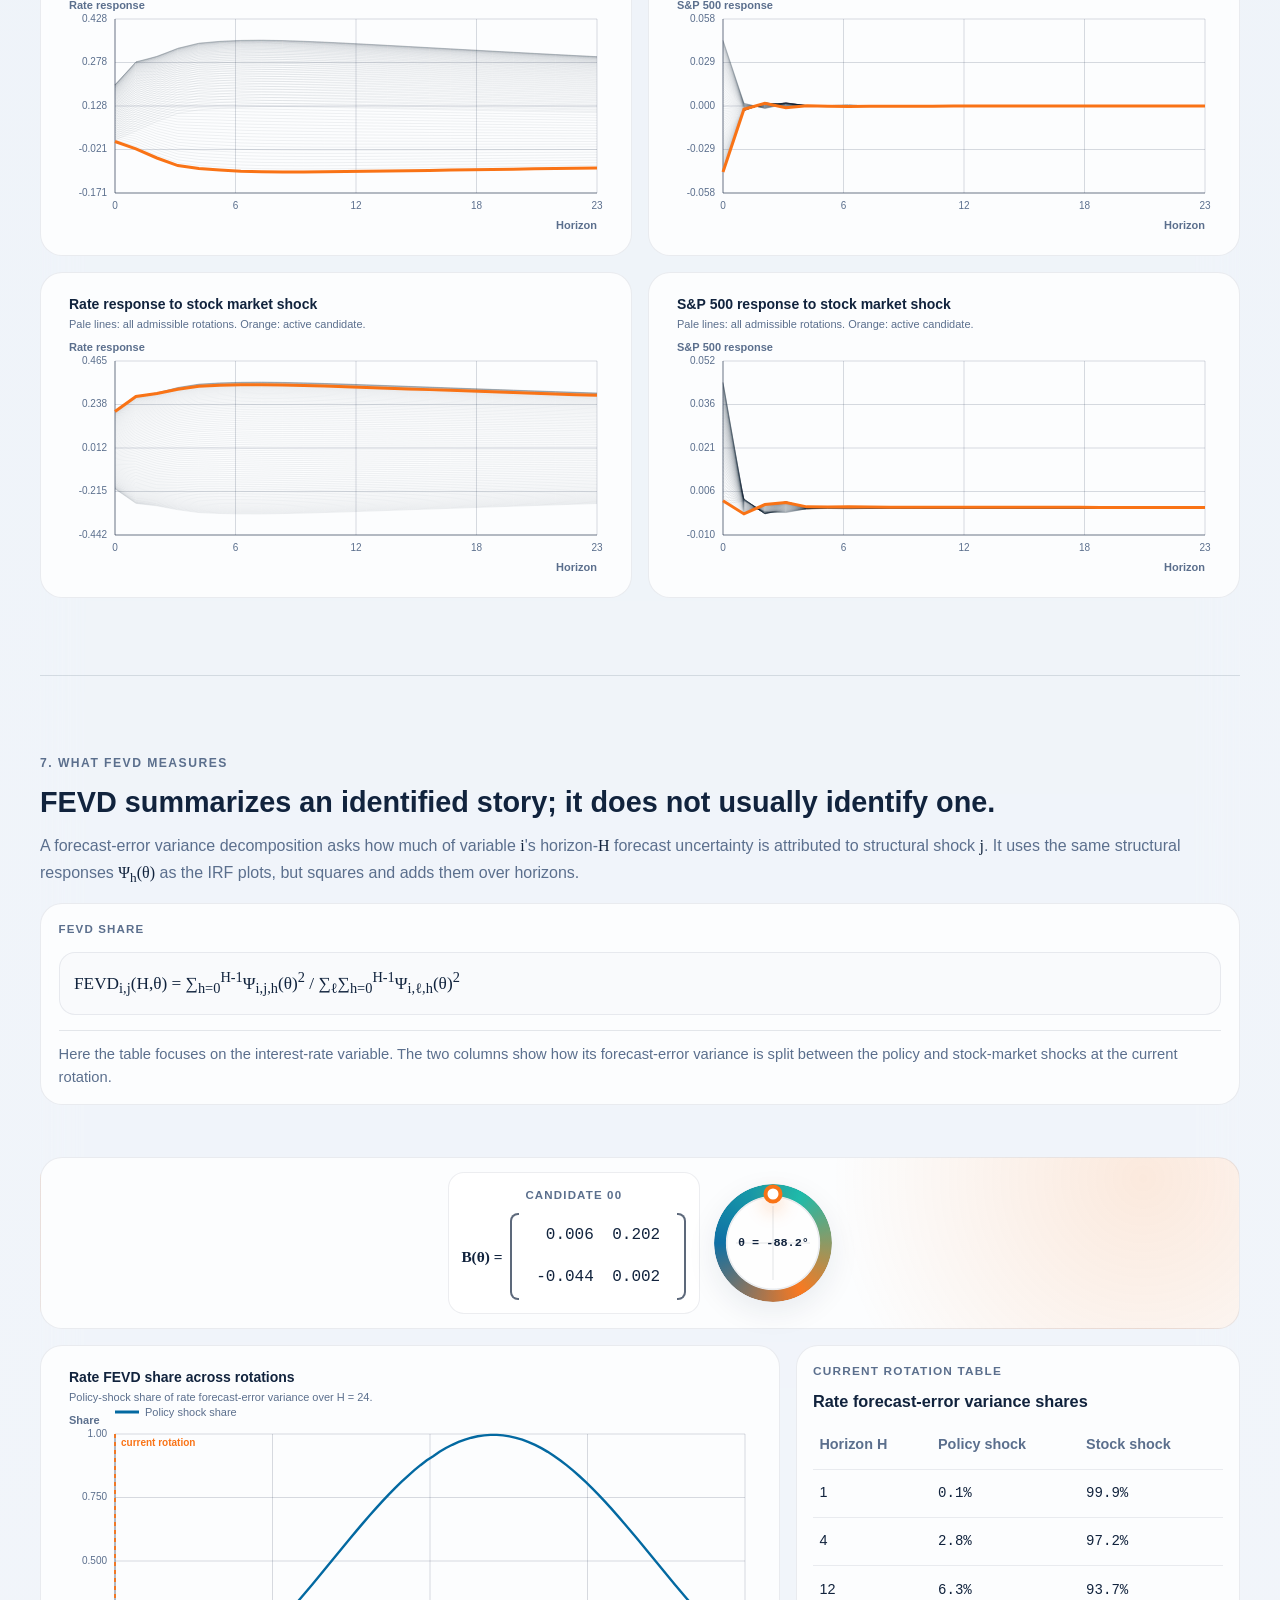
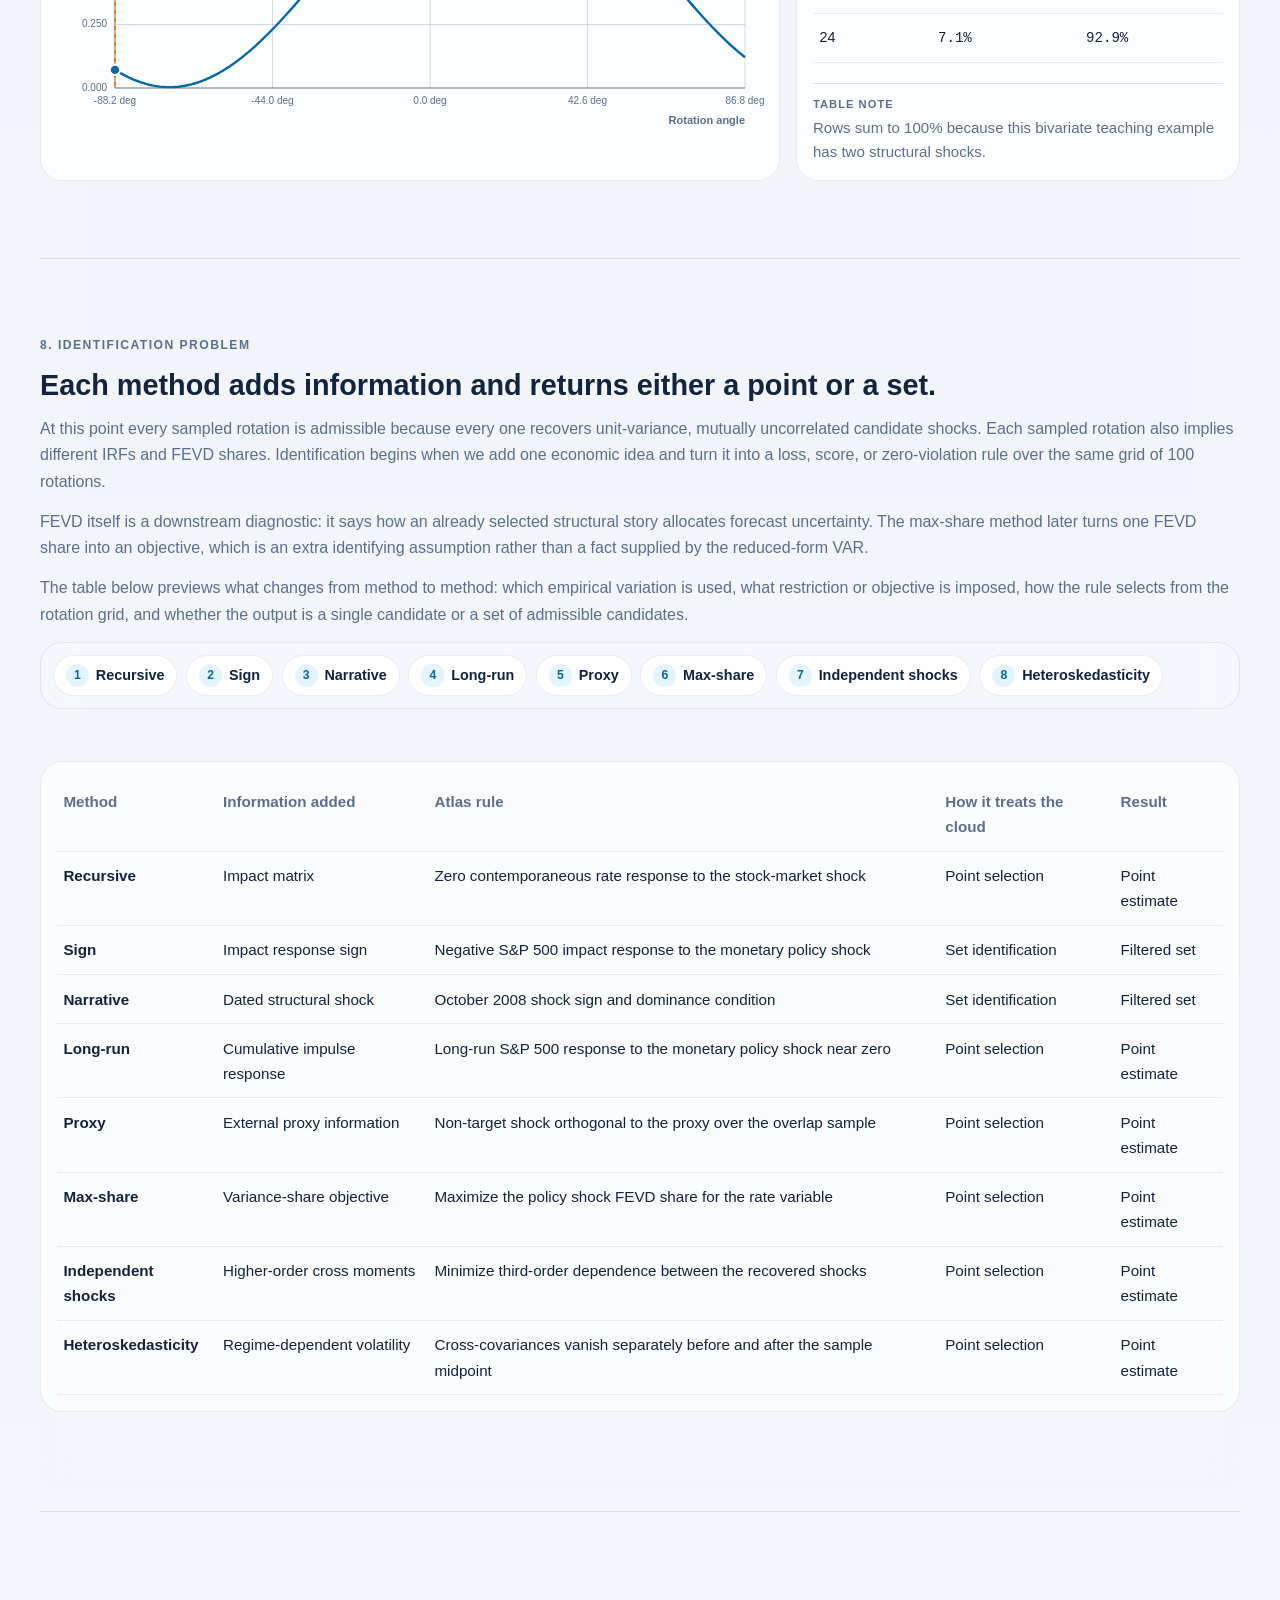
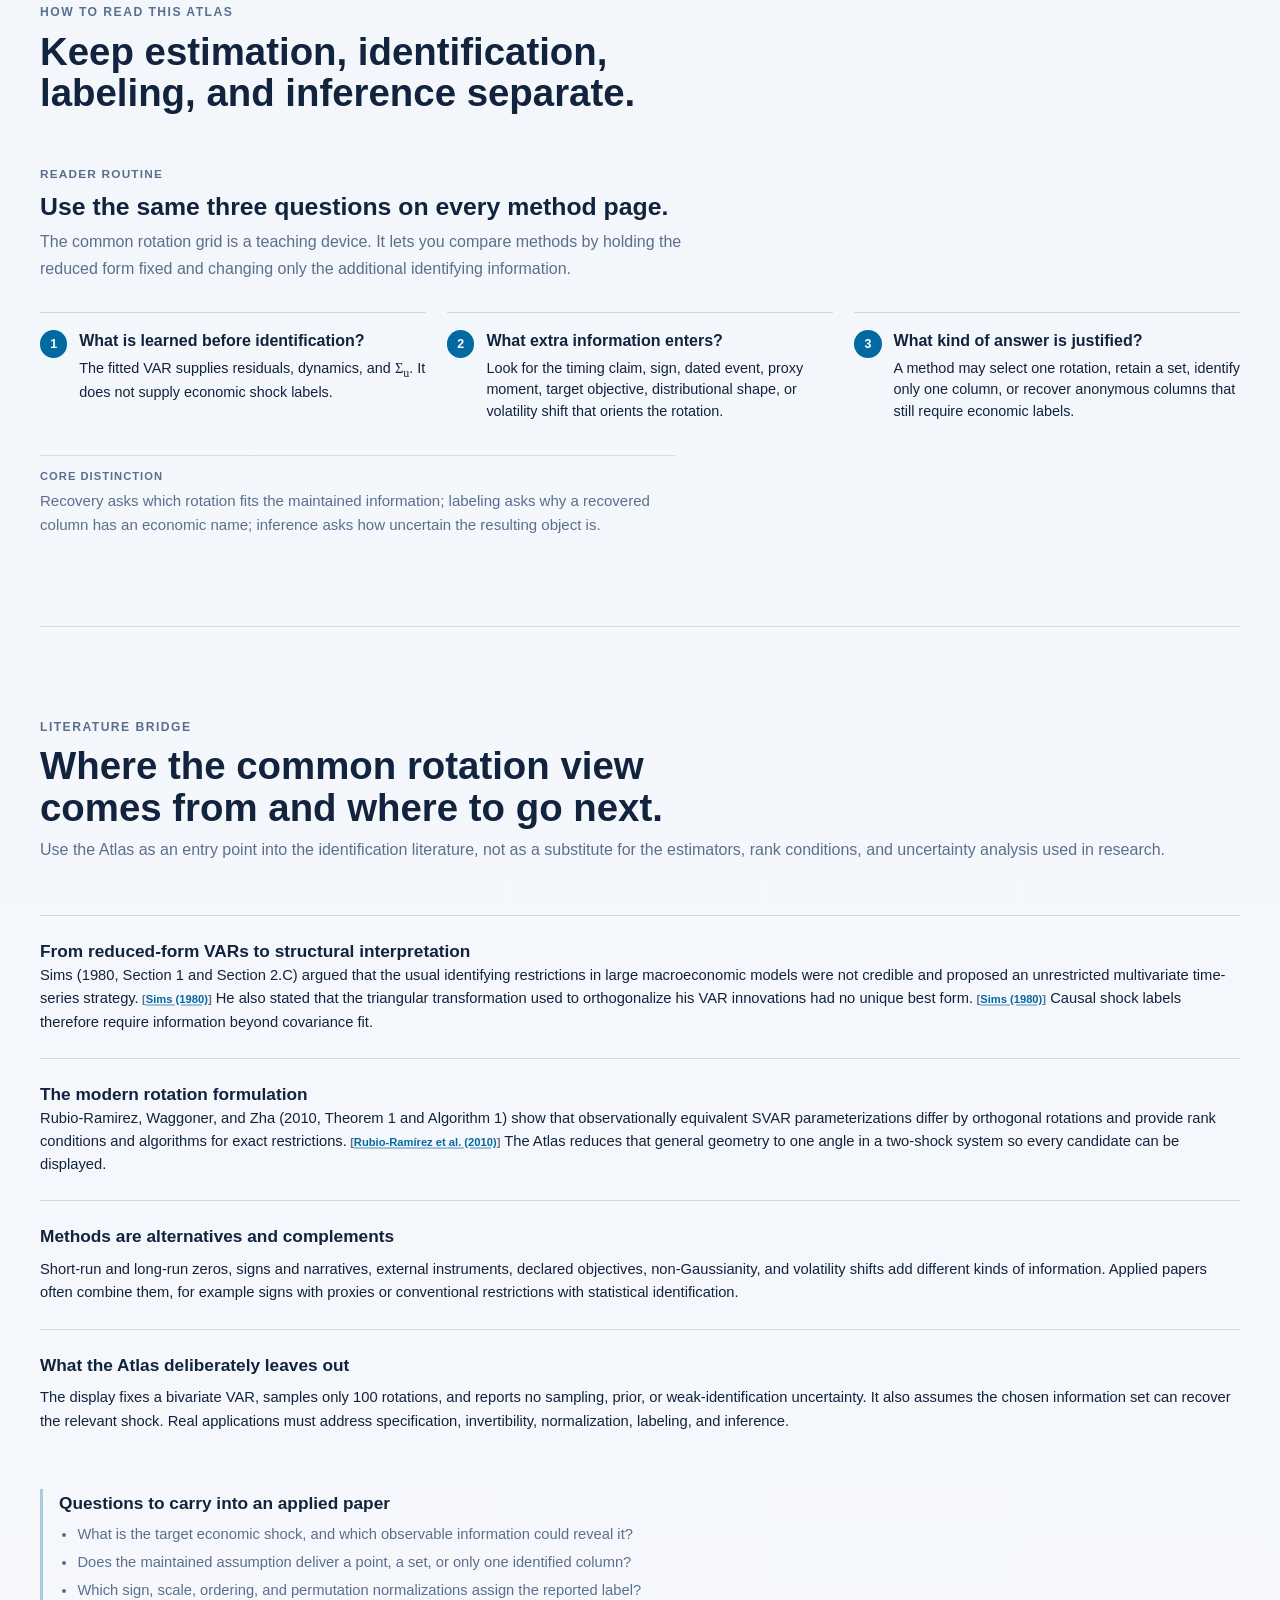
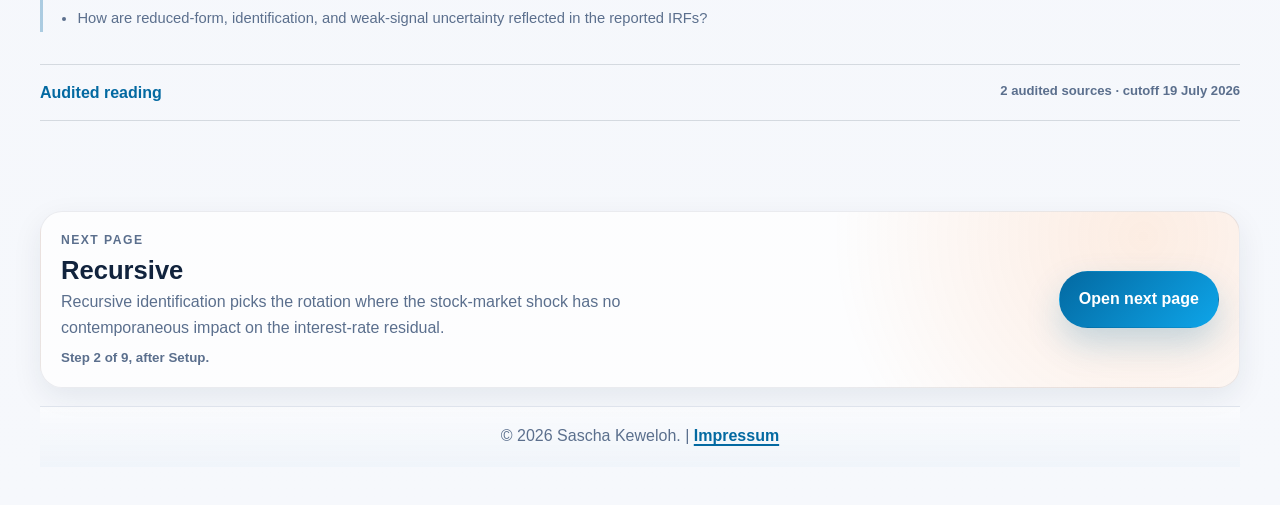
==== commit 954848cf: "disclaimer" ====
--- a/apps/atlas/index.html
+++ b/apps/atlas/index.html
@@ -3,11 +3,74 @@
 <head>
   <meta charset="UTF-8">
   <meta name="viewport" content="width=device-width, initial-scale=1.0">
-  <title>SVAR Identification Atlas</title>
+  <title>SVAR Identification Atlas | Interactive Guide to Structural VARs</title>
   <meta
     name="description"
-    content="A visual guide to how major SVAR identification methods add information to one common rotation problem, with literature bridges for new researchers."
+    content="Compare eight structural VAR identification methods through interactive rotations, impulse responses, literature guides, and reproducible MATLAB examples."
   >
+  <meta name="author" content="Sascha Keweloh">
+  <meta name="robots" content="index, follow, max-image-preview:large, max-snippet:-1, max-video-preview:-1">
+  <meta name="theme-color" content="#f5f1e8">
+  <link rel="canonical" href="https://saschakew.github.io/SVAR-Identification-Atlas/">
+
+  <meta property="og:site_name" content="SVAR Identification Atlas">
+  <meta property="og:type" content="website">
+  <meta property="og:locale" content="en_US">
+  <meta property="og:title" content="SVAR Identification Atlas | Interactive Guide to Structural VARs">
+  <meta property="og:description" content="Compare eight structural VAR identification methods through interactive rotations, impulse responses, literature guides, and reproducible MATLAB examples.">
+  <meta property="og:url" content="https://saschakew.github.io/SVAR-Identification-Atlas/">
+  <meta property="og:image" content="https://saschakew.github.io/SVAR-Identification-Atlas/source/matlab/generated/recursive-all-irfs.png">
+  <meta property="og:image:width" content="879">
+  <meta property="og:image:height" content="675">
+  <meta property="og:image:alt" content="Impulse-response rotations in the SVAR Identification Atlas">
+
+  <meta name="twitter:card" content="summary_large_image">
+  <meta name="twitter:title" content="SVAR Identification Atlas | Interactive Guide to Structural VARs">
+  <meta name="twitter:description" content="Compare eight structural VAR identification methods with interactive rotations, literature guides, and MATLAB examples.">
+  <meta name="twitter:image" content="https://saschakew.github.io/SVAR-Identification-Atlas/source/matlab/generated/recursive-all-irfs.png">
+  <meta name="twitter:image:alt" content="Impulse-response rotations in the SVAR Identification Atlas">
+
+  <script type="application/ld+json">
+    {
+      "@context": "https://schema.org",
+      "@graph": [
+        {
+          "@type": "WebSite",
+          "@id": "https://saschakew.github.io/SVAR-Identification-Atlas/#website",
+          "url": "https://saschakew.github.io/SVAR-Identification-Atlas/",
+          "name": "SVAR Identification Atlas",
+          "description": "An interactive guide to structural vector autoregression identification methods.",
+          "inLanguage": "en",
+          "author": { "@id": "https://sascha-keweloh.com/#person" }
+        },
+        {
+          "@type": "LearningResource",
+          "@id": "https://saschakew.github.io/SVAR-Identification-Atlas/#atlas",
+          "url": "https://saschakew.github.io/SVAR-Identification-Atlas/",
+          "name": "SVAR Identification Atlas",
+          "description": "Compare eight structural VAR identification methods through interactive rotations, impulse responses, literature guides, and reproducible MATLAB examples.",
+          "learningResourceType": "Interactive visualization",
+          "educationalUse": ["Instruction", "Research"],
+          "about": [
+            { "@type": "Thing", "name": "Structural vector autoregression" },
+            { "@type": "Thing", "name": "SVAR identification" },
+            { "@type": "Thing", "name": "Impulse response analysis" }
+          ],
+          "isAccessibleForFree": true,
+          "inLanguage": "en",
+          "image": "https://saschakew.github.io/SVAR-Identification-Atlas/source/matlab/generated/recursive-all-irfs.png",
+          "author": { "@id": "https://sascha-keweloh.com/#person" },
+          "isPartOf": { "@id": "https://saschakew.github.io/SVAR-Identification-Atlas/#website" }
+        },
+        {
+          "@type": "Person",
+          "@id": "https://sascha-keweloh.com/#person",
+          "name": "Sascha Keweloh",
+          "url": "https://sascha-keweloh.com/"
+        }
+      ]
+    }
+  </script>
   <meta http-equiv="Cache-Control" content="no-cache, no-store, must-revalidate">
   <meta http-equiv="Pragma" content="no-cache">
   <meta http-equiv="Expires" content="0">
@@ -72,6 +135,25 @@
         </div>
       </aside>
     </section>
+
+    <aside class="project-note" aria-labelledby="project-note-title" data-reveal>
+      <div class="project-note__icon" aria-hidden="true">i</div>
+      <div class="project-note__content">
+        <span class="project-note__eyebrow">About this experiment</span>
+        <h2 id="project-note-title">A visual guide, not a textbook</h2>
+        <p>
+          The core idea began as a short MATLAB script showing how different SVAR identification approaches can be
+          viewed through the same lens: rotations of the shocks. The website itself was built with Codex and ChatGPT.
+          Consequently, its content should not be treated as ground truth or as a replacement for a proper textbook;
+          this is an experiment in turning a quick MATLAB sketch into a clear, interactive visualization.
+        </p>
+        <p>
+          The Atlas is intended for readers beginning to explore the SVAR literature and aims to provide a visual
+          overview of how different identification approaches relate. Feedback is very welcome at
+          <a href="mailto:sascha.keweloh@tu-dortmund.de">sascha.keweloh@tu-dortmund.de</a>.
+        </p>
+      </div>
+    </aside>
 
     <section id="setup-framework" class="section-card setup-framework" data-reveal>
       <div class="section-card__header">
--- a/apps/atlas/styles.css
+++ b/apps/atlas/styles.css
@@ -412,6 +412,82 @@
   font-family: var(--font-heading);
 }
 
+.atlas-hero {
+  margin-bottom: 0.85rem;
+}
+
+.project-note {
+  position: relative;
+  display: grid;
+  grid-template-columns: auto minmax(0, 1fr);
+  gap: 1rem;
+  margin-bottom: 1.4rem;
+  padding: 1.25rem 1.35rem;
+  overflow: hidden;
+  border: 1px solid rgba(3, 105, 161, 0.22);
+  border-radius: var(--radius-lg);
+  background: linear-gradient(135deg, rgba(224, 242, 254, 0.72), rgba(255, 255, 255, 0.82));
+  box-shadow: var(--shadow-sm);
+}
+
+.project-note::after {
+  content: '';
+  position: absolute;
+  top: -85px;
+  right: -65px;
+  width: 190px;
+  height: 190px;
+  border-radius: 999px;
+  background: radial-gradient(circle, rgba(14, 165, 233, 0.14), transparent 70%);
+  pointer-events: none;
+}
+
+.project-note__icon {
+  display: grid;
+  place-items: center;
+  width: 2rem;
+  height: 2rem;
+  margin-top: 0.1rem;
+  border-radius: 999px;
+  color: white;
+  background: var(--accent-strong);
+  font-family: var(--font-heading);
+  font-size: 1rem;
+  font-weight: 700;
+}
+
+.project-note__content {
+  position: relative;
+  z-index: 1;
+  display: grid;
+  gap: 0.45rem;
+  max-width: 88ch;
+}
+
+.project-note__eyebrow {
+  color: var(--accent-strong);
+  text-transform: uppercase;
+  letter-spacing: 0.12em;
+  font-size: 0.72rem;
+  font-weight: 800;
+}
+
+.project-note h2 {
+  font-size: clamp(1.1rem, 1.7vw, 1.35rem);
+}
+
+.project-note p {
+  color: var(--muted);
+  font-size: 0.94rem;
+  line-height: 1.58;
+}
+
+.project-note a {
+  color: var(--accent-strong);
+  font-weight: 700;
+  text-underline-offset: 0.18em;
+}
+
 .section-card {
   padding: 1.65rem;
   margin-bottom: 1.4rem;
@@ -3197,6 +3273,11 @@
     padding: 1.2rem;
   }
 
+  .project-note {
+    grid-template-columns: 1fr;
+    padding: 1.1rem 1.2rem;
+  }
+
   .method-page-shell > .hero {
     margin-bottom: 0.25rem;
   }
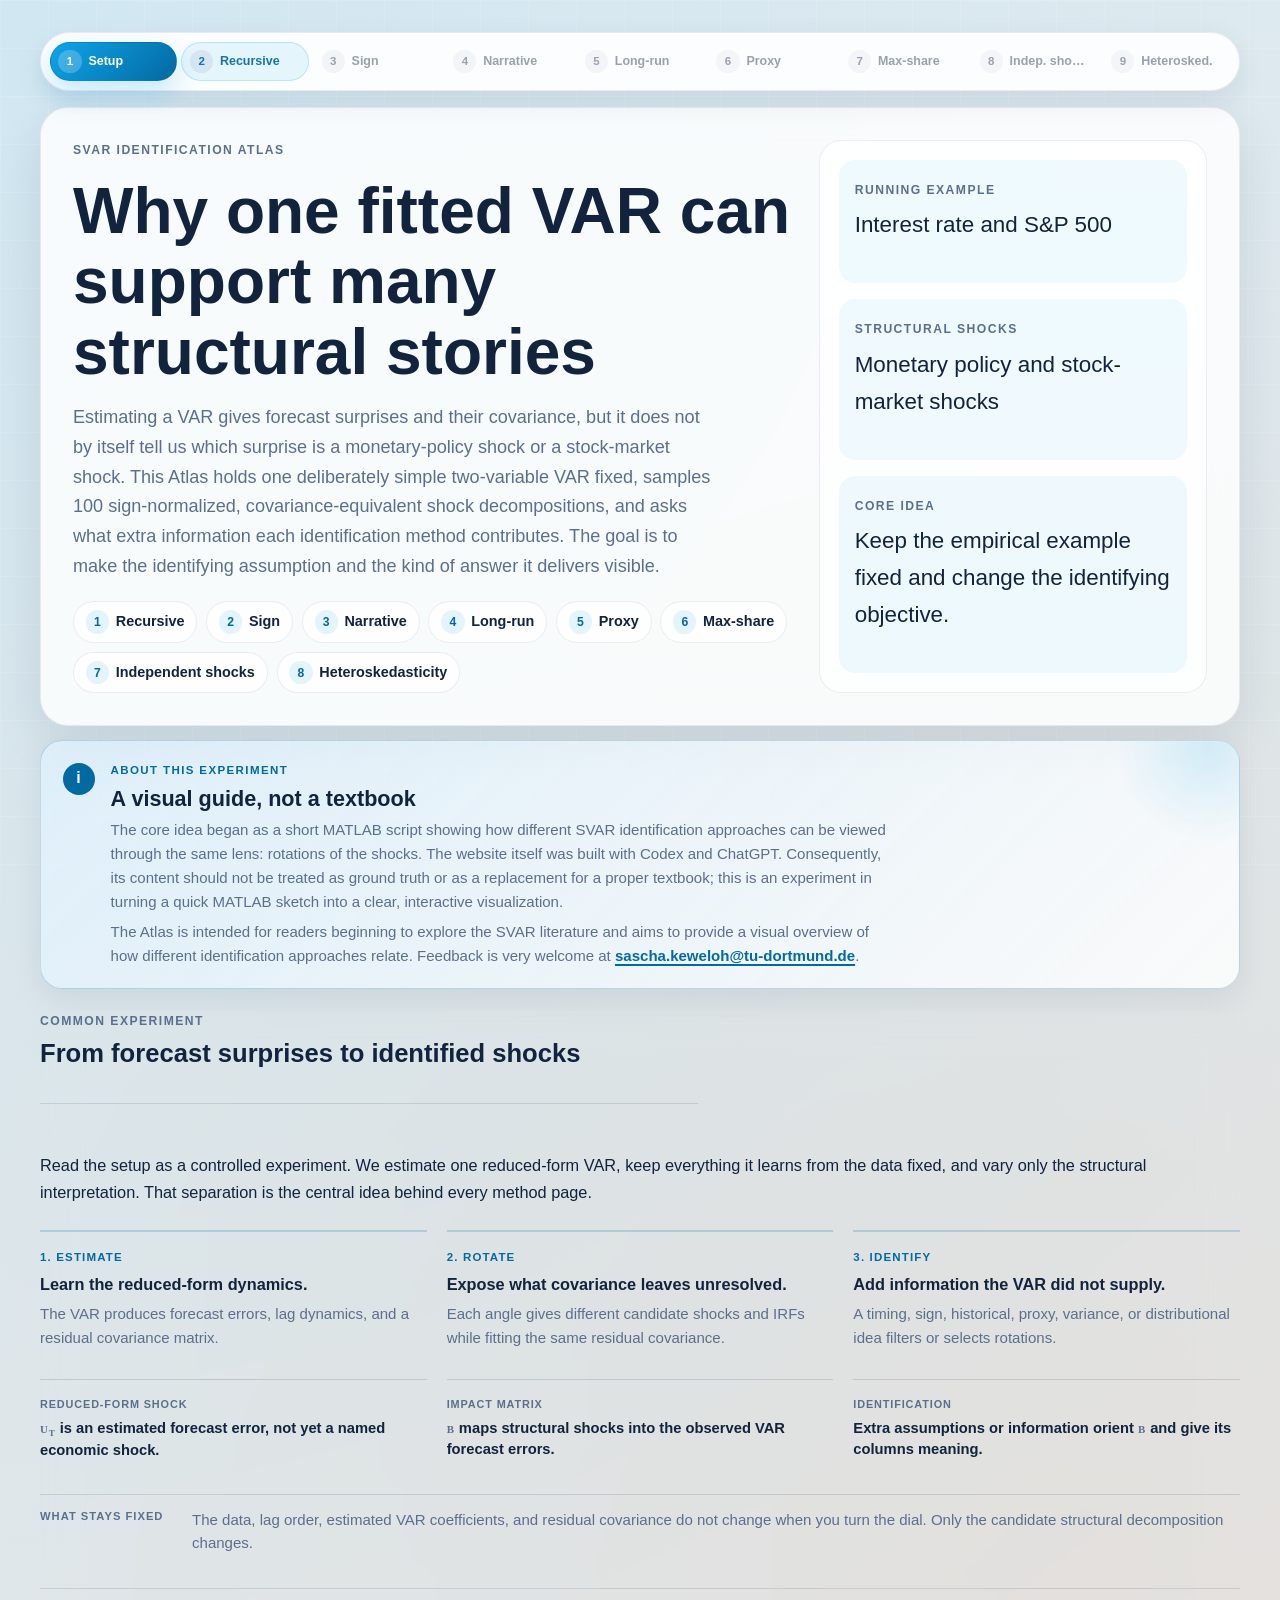
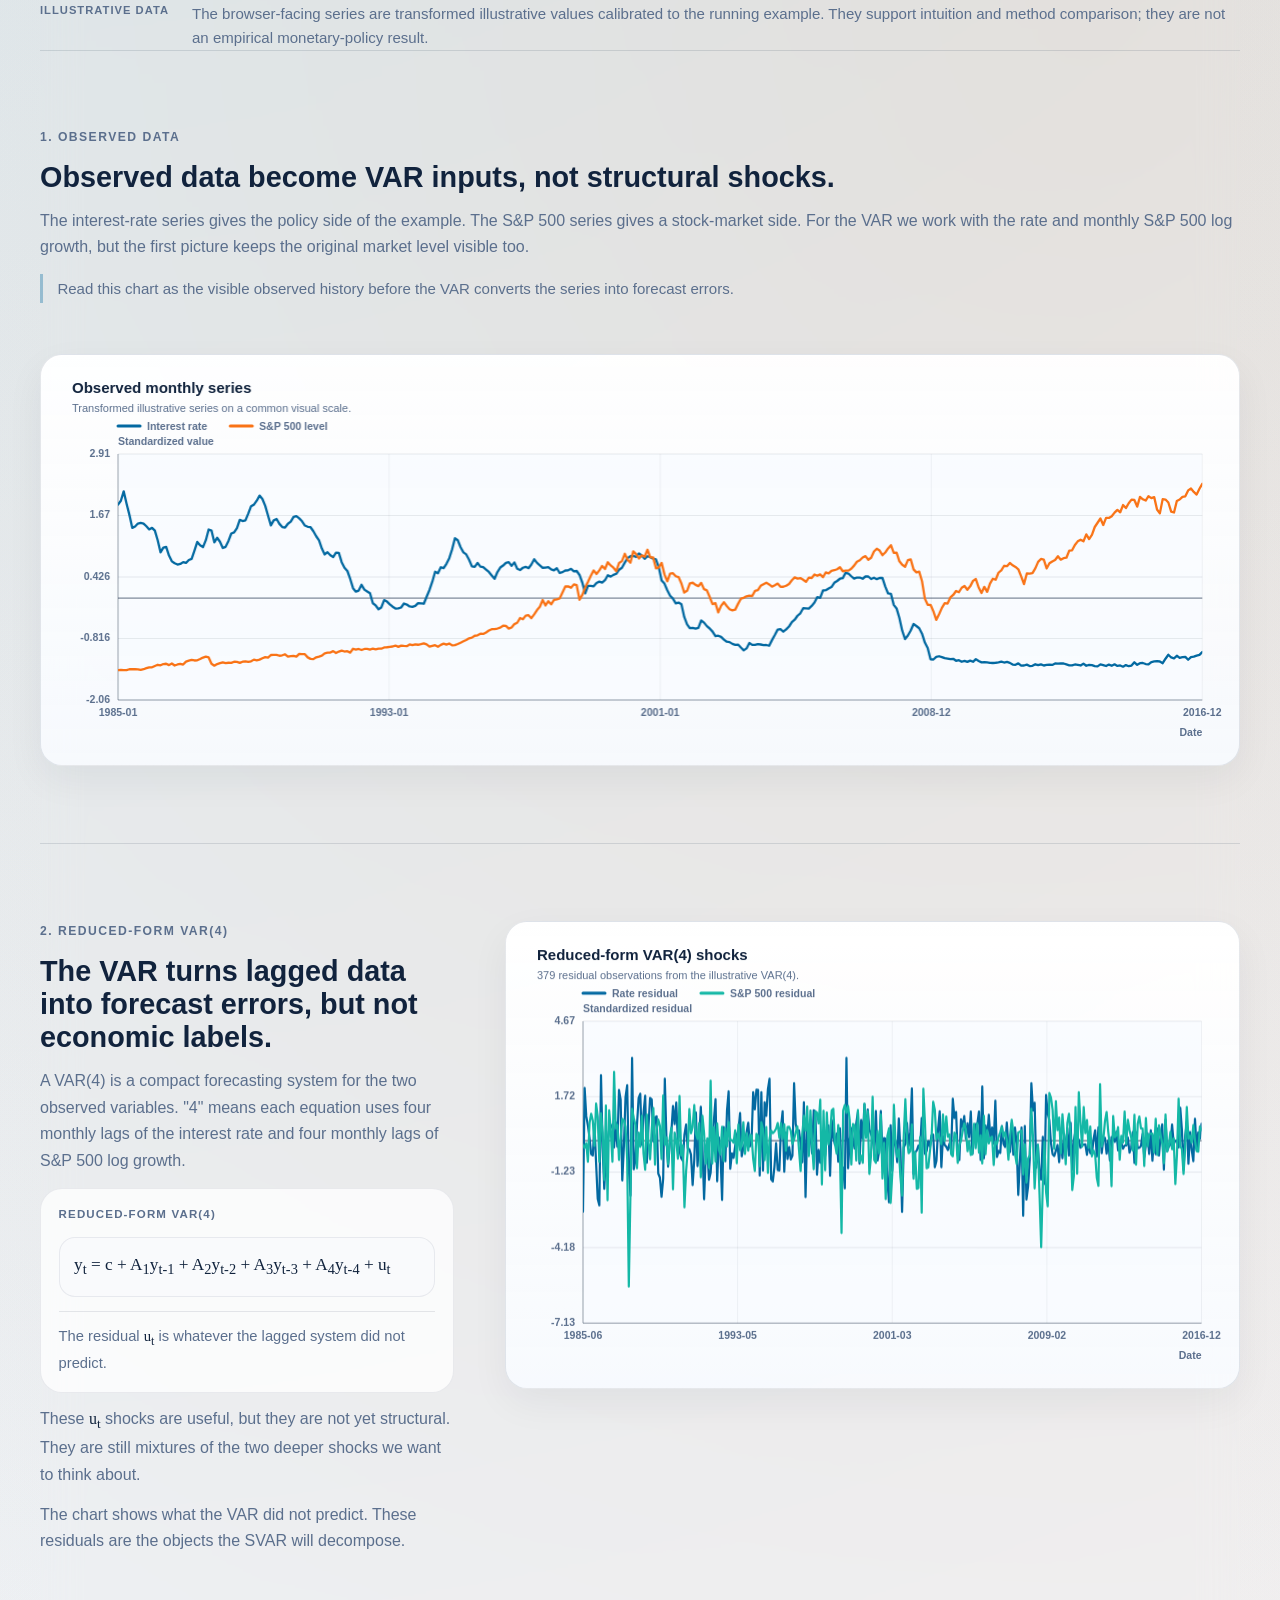
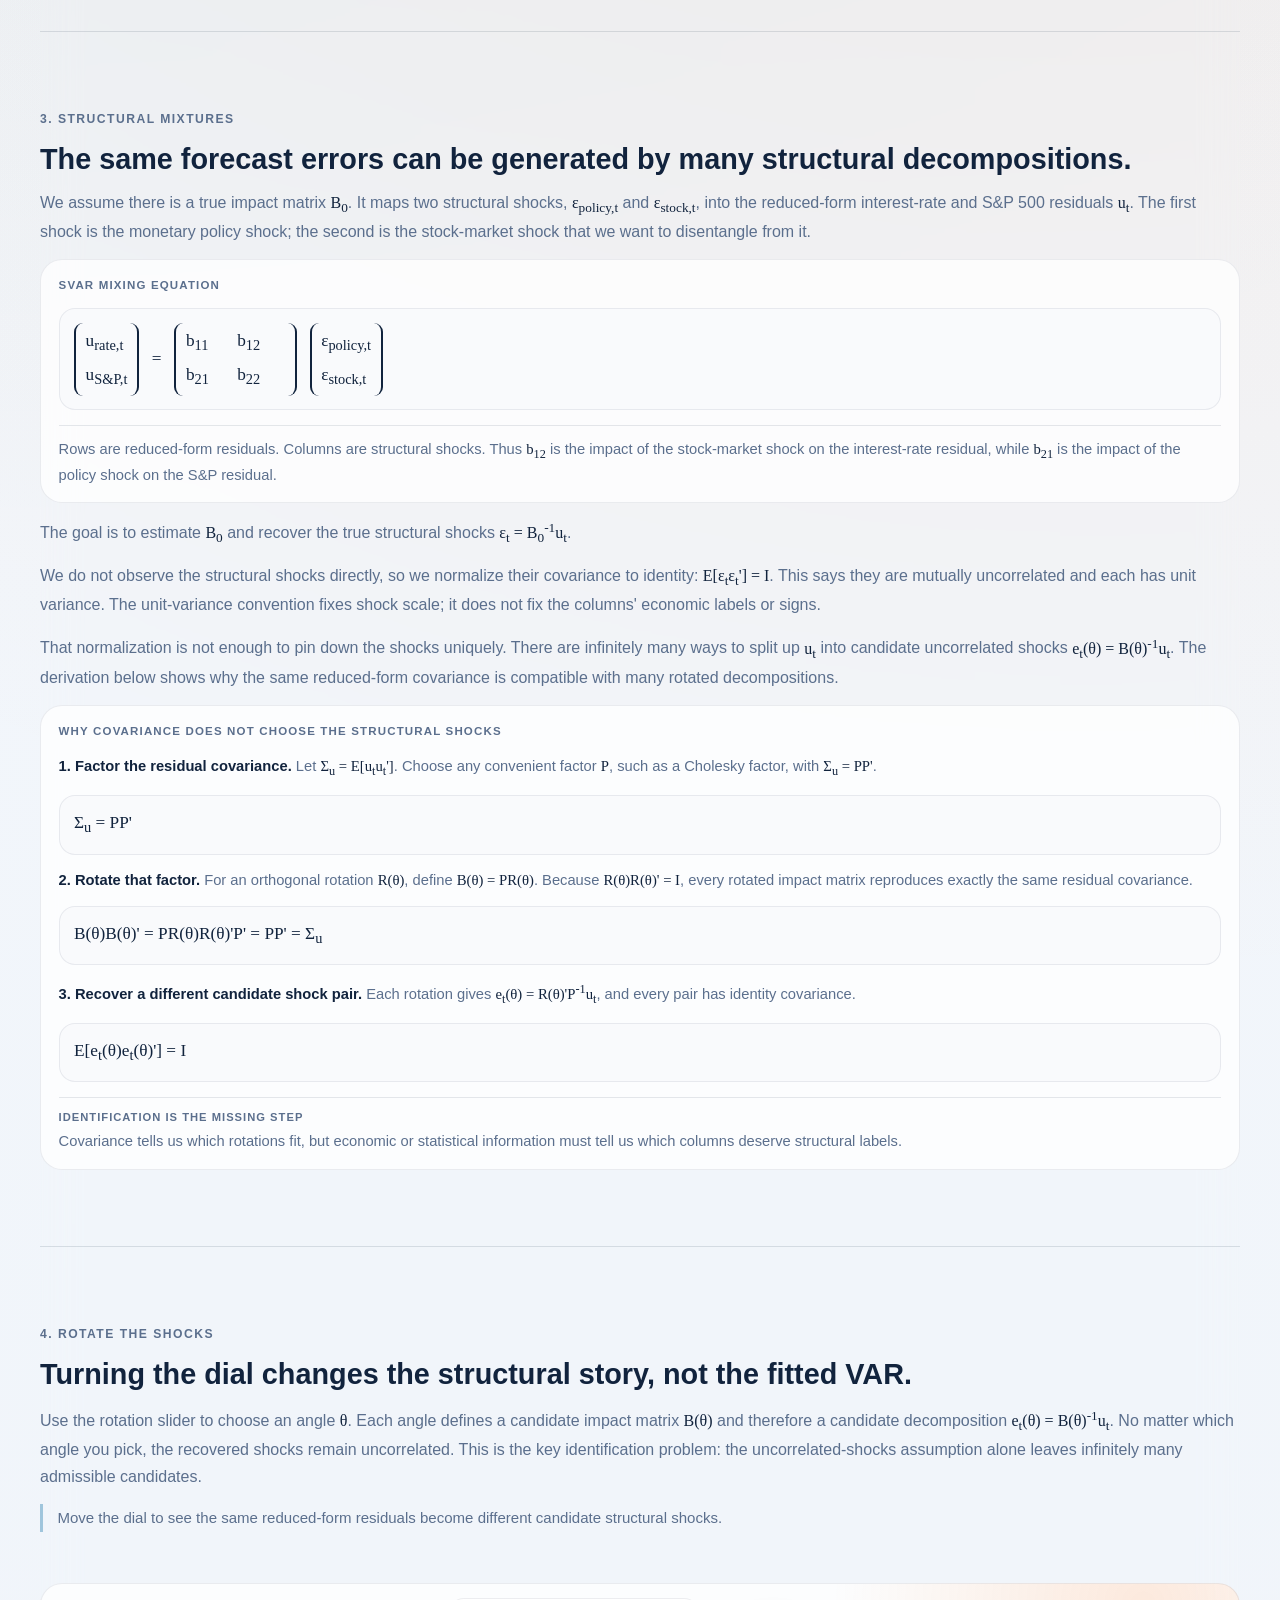
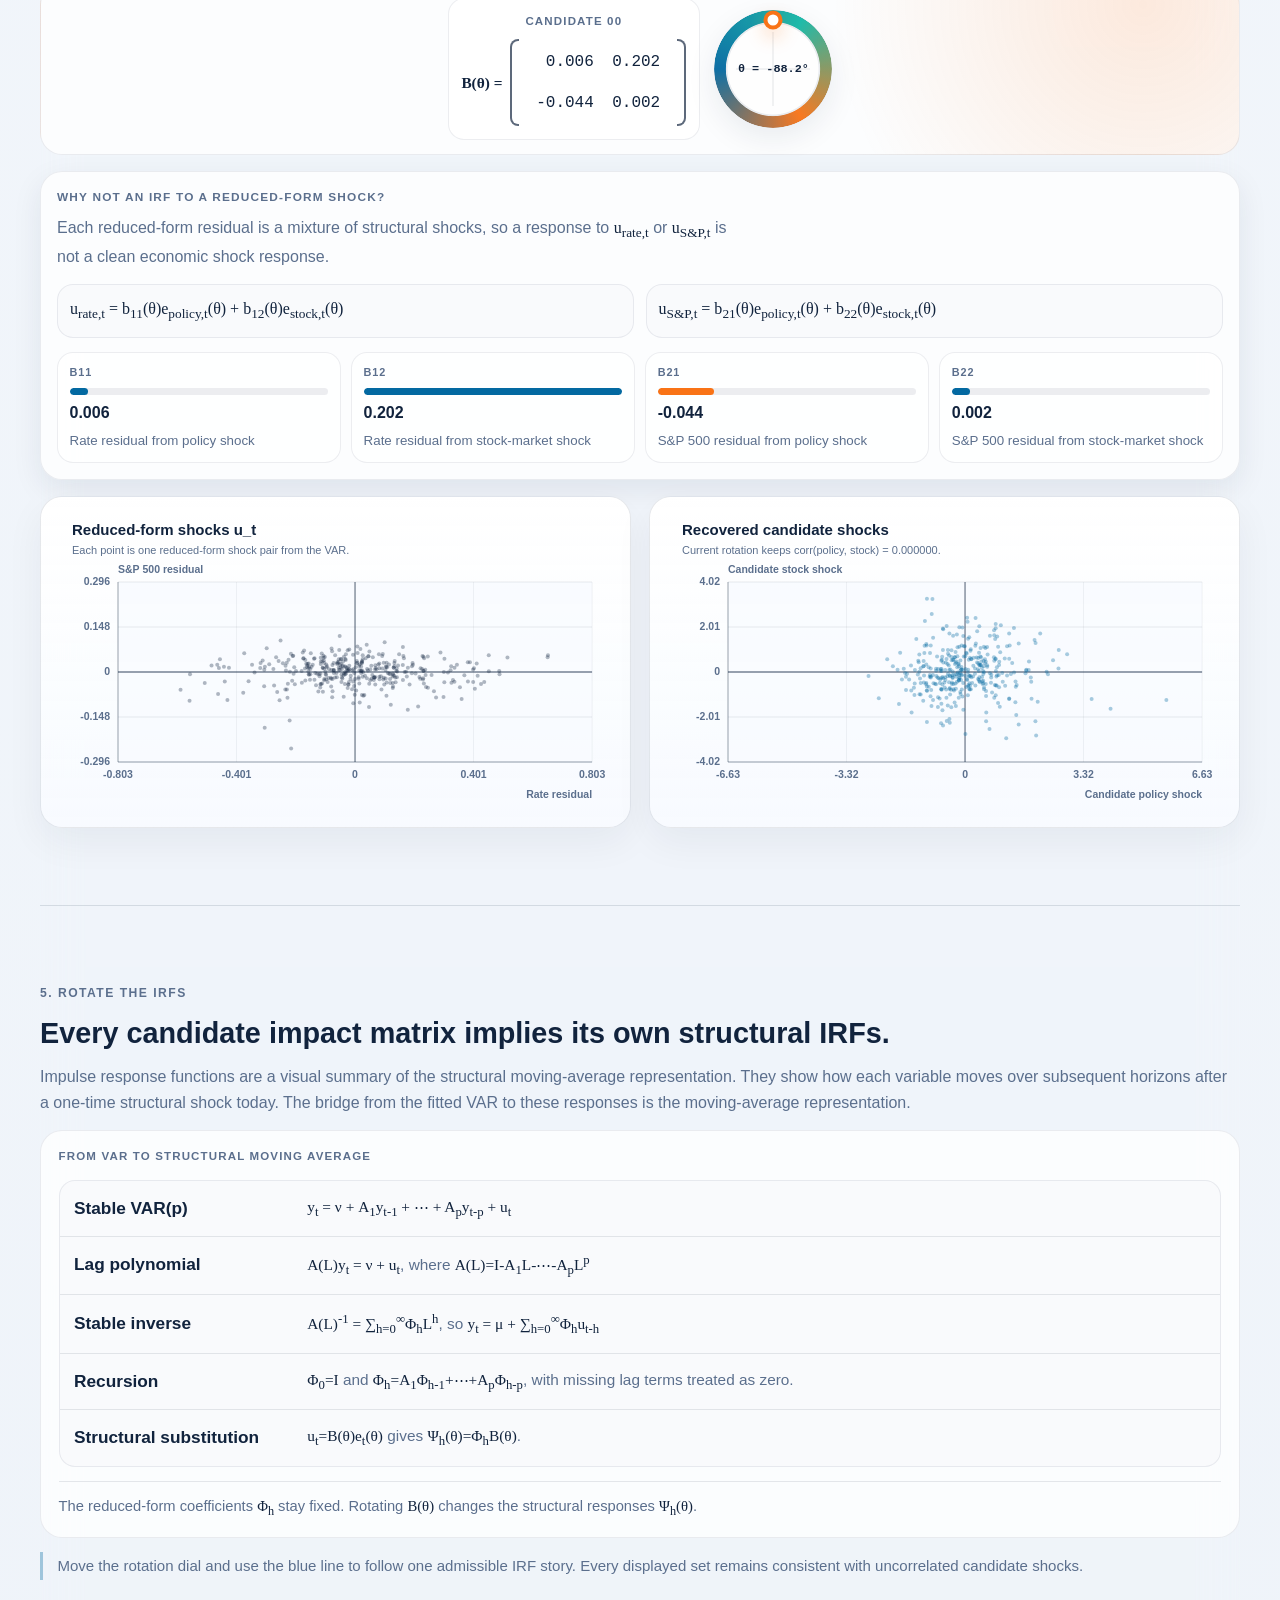
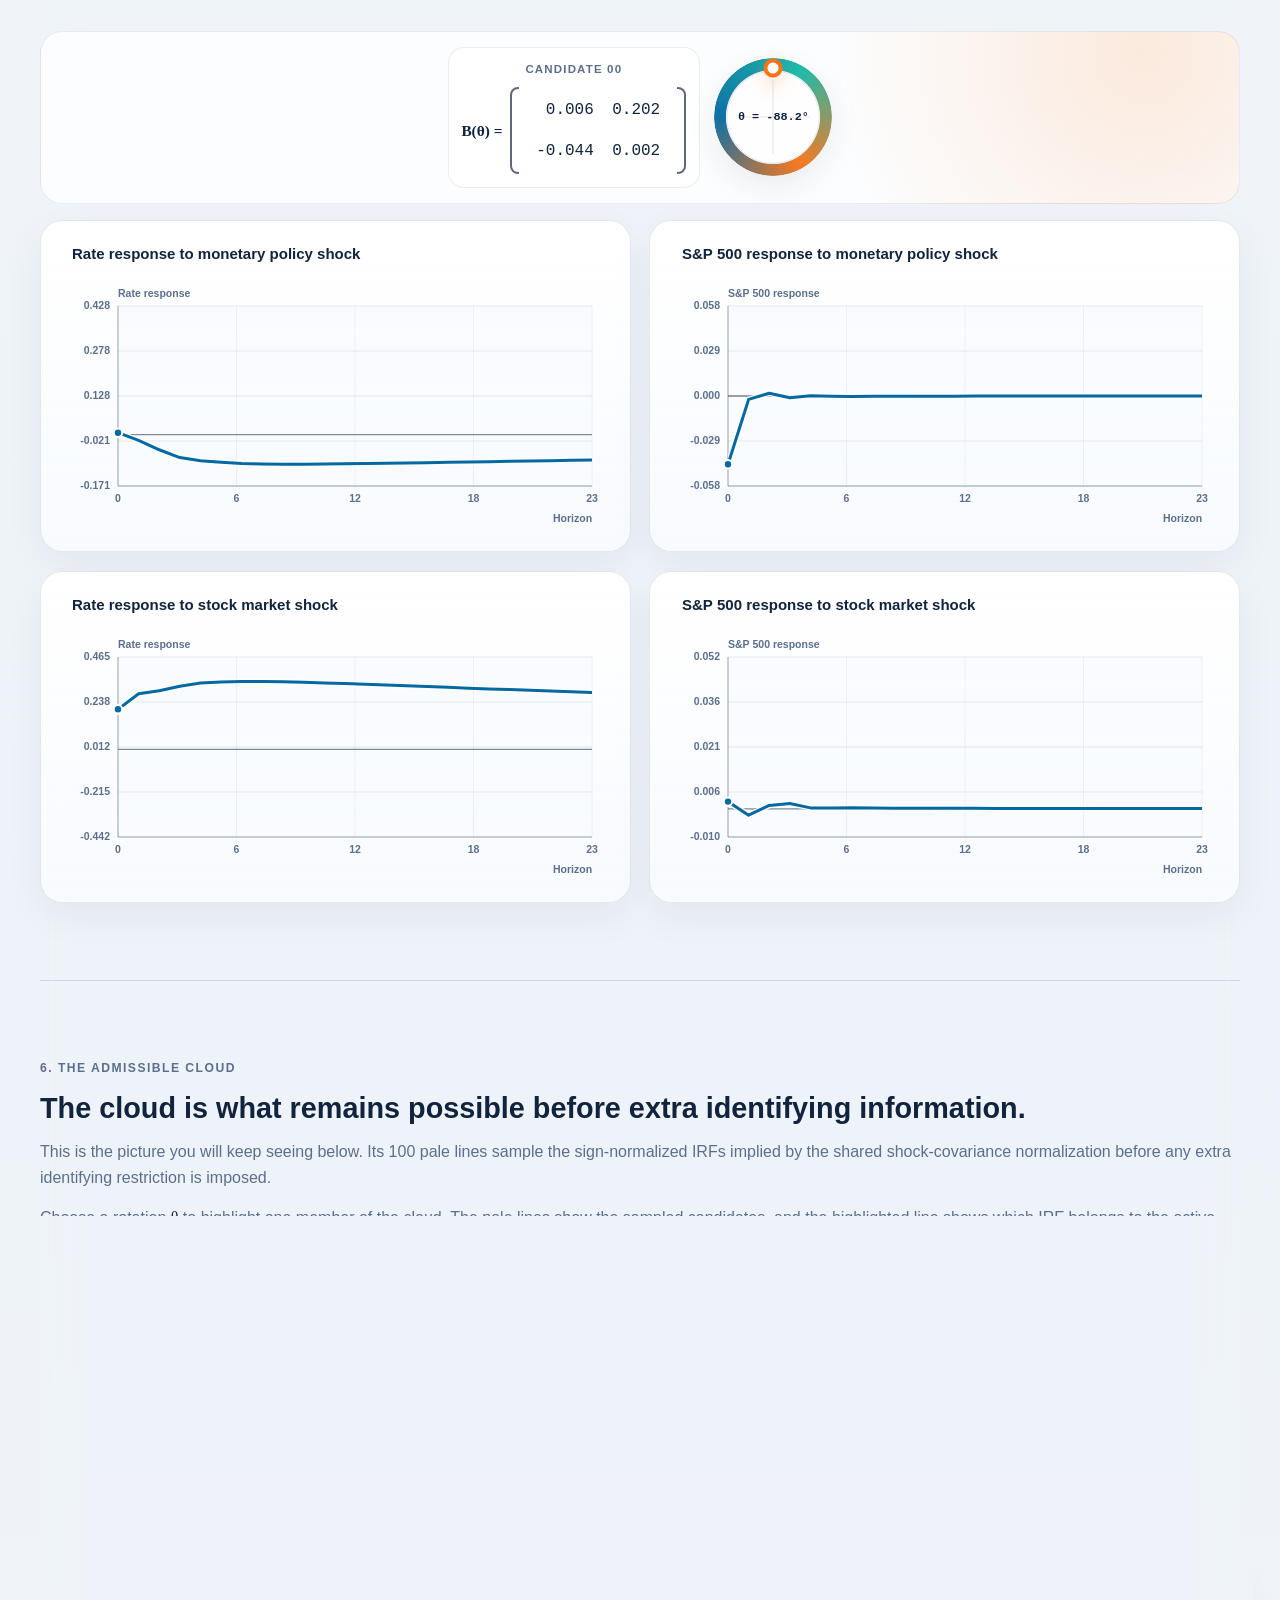
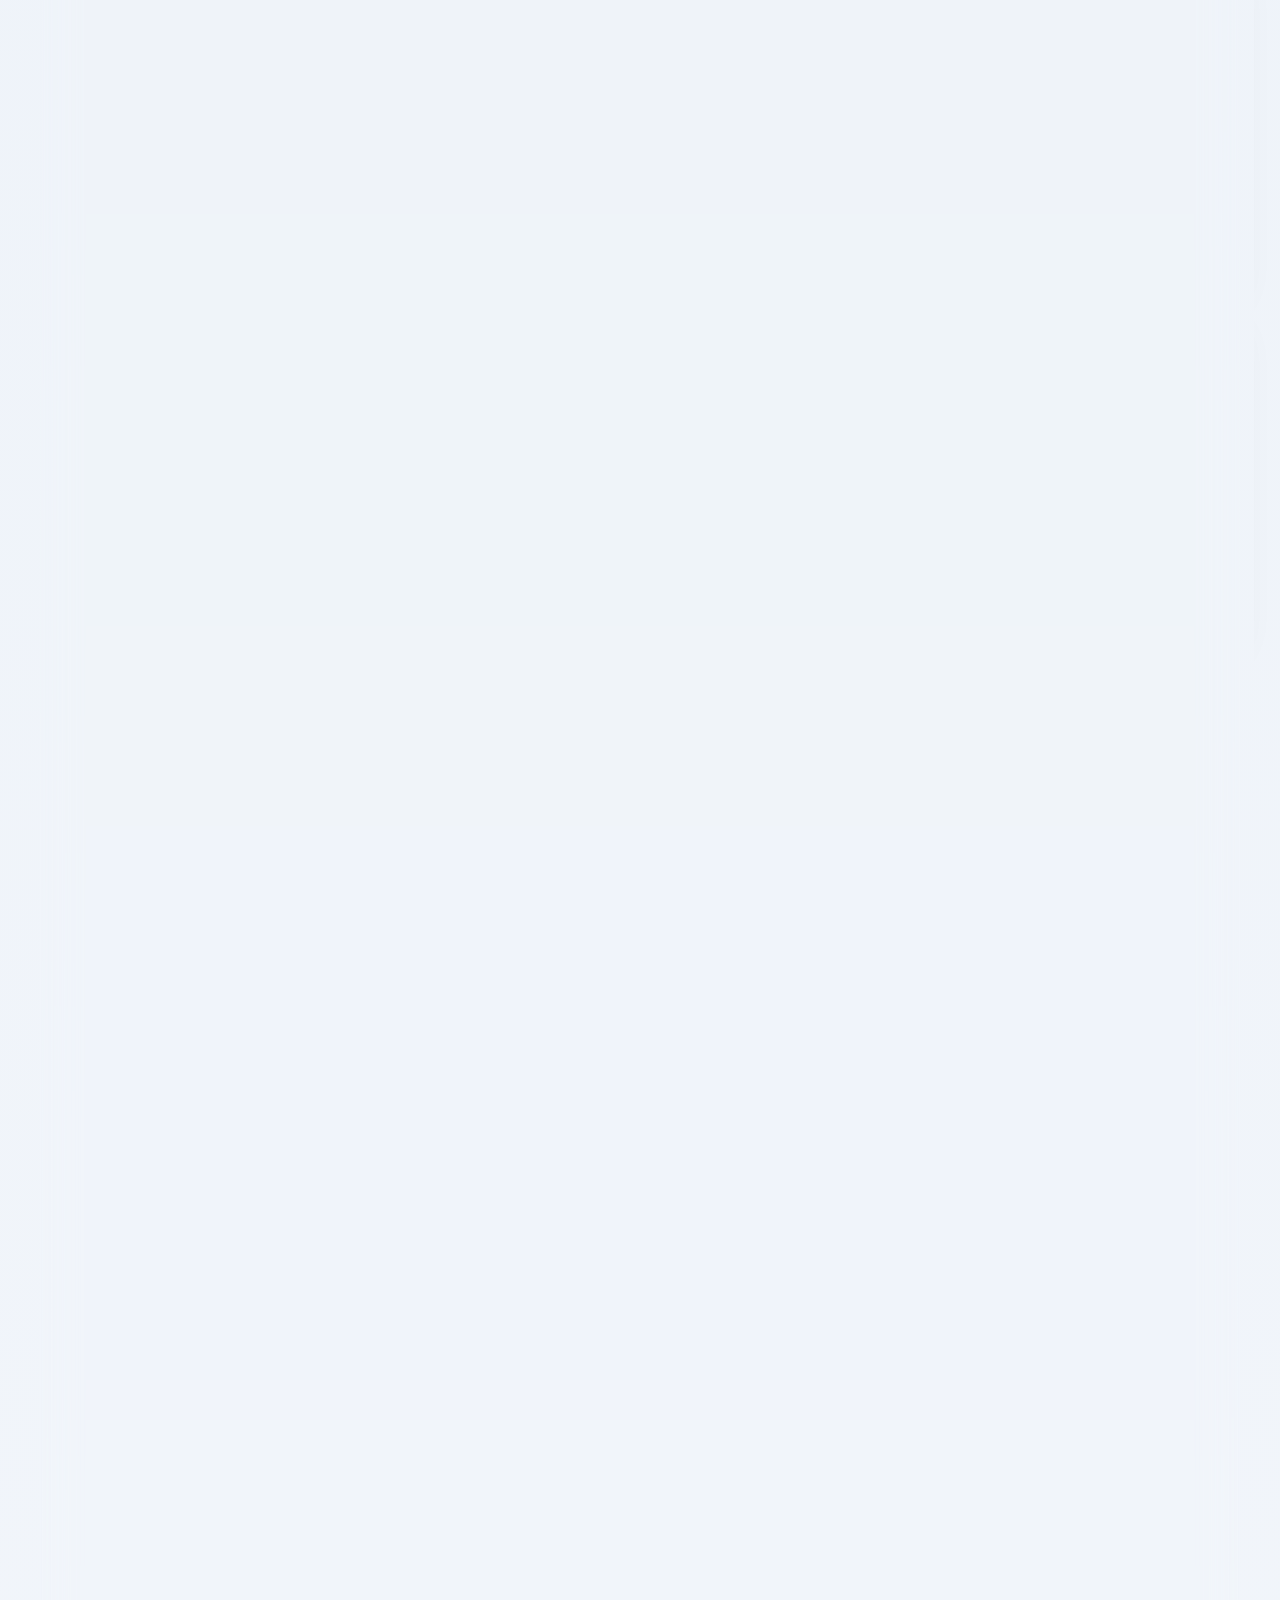
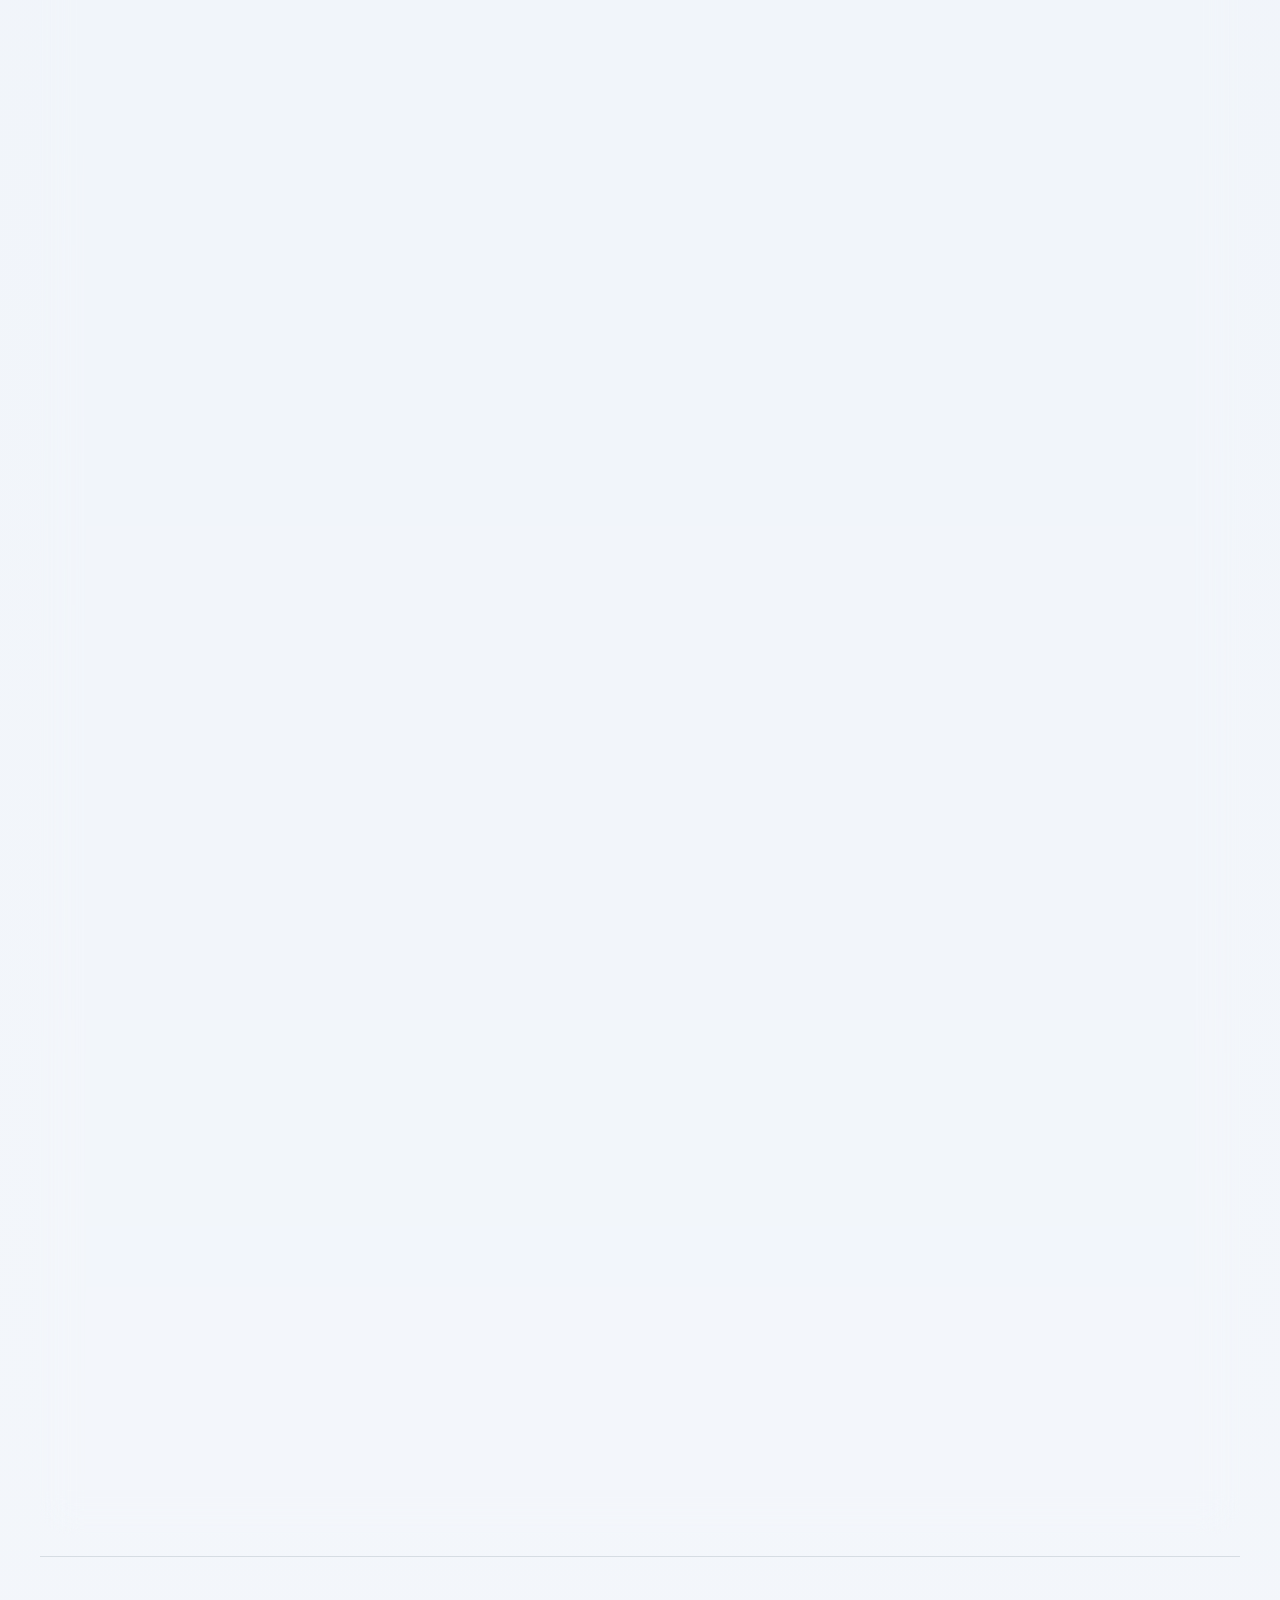
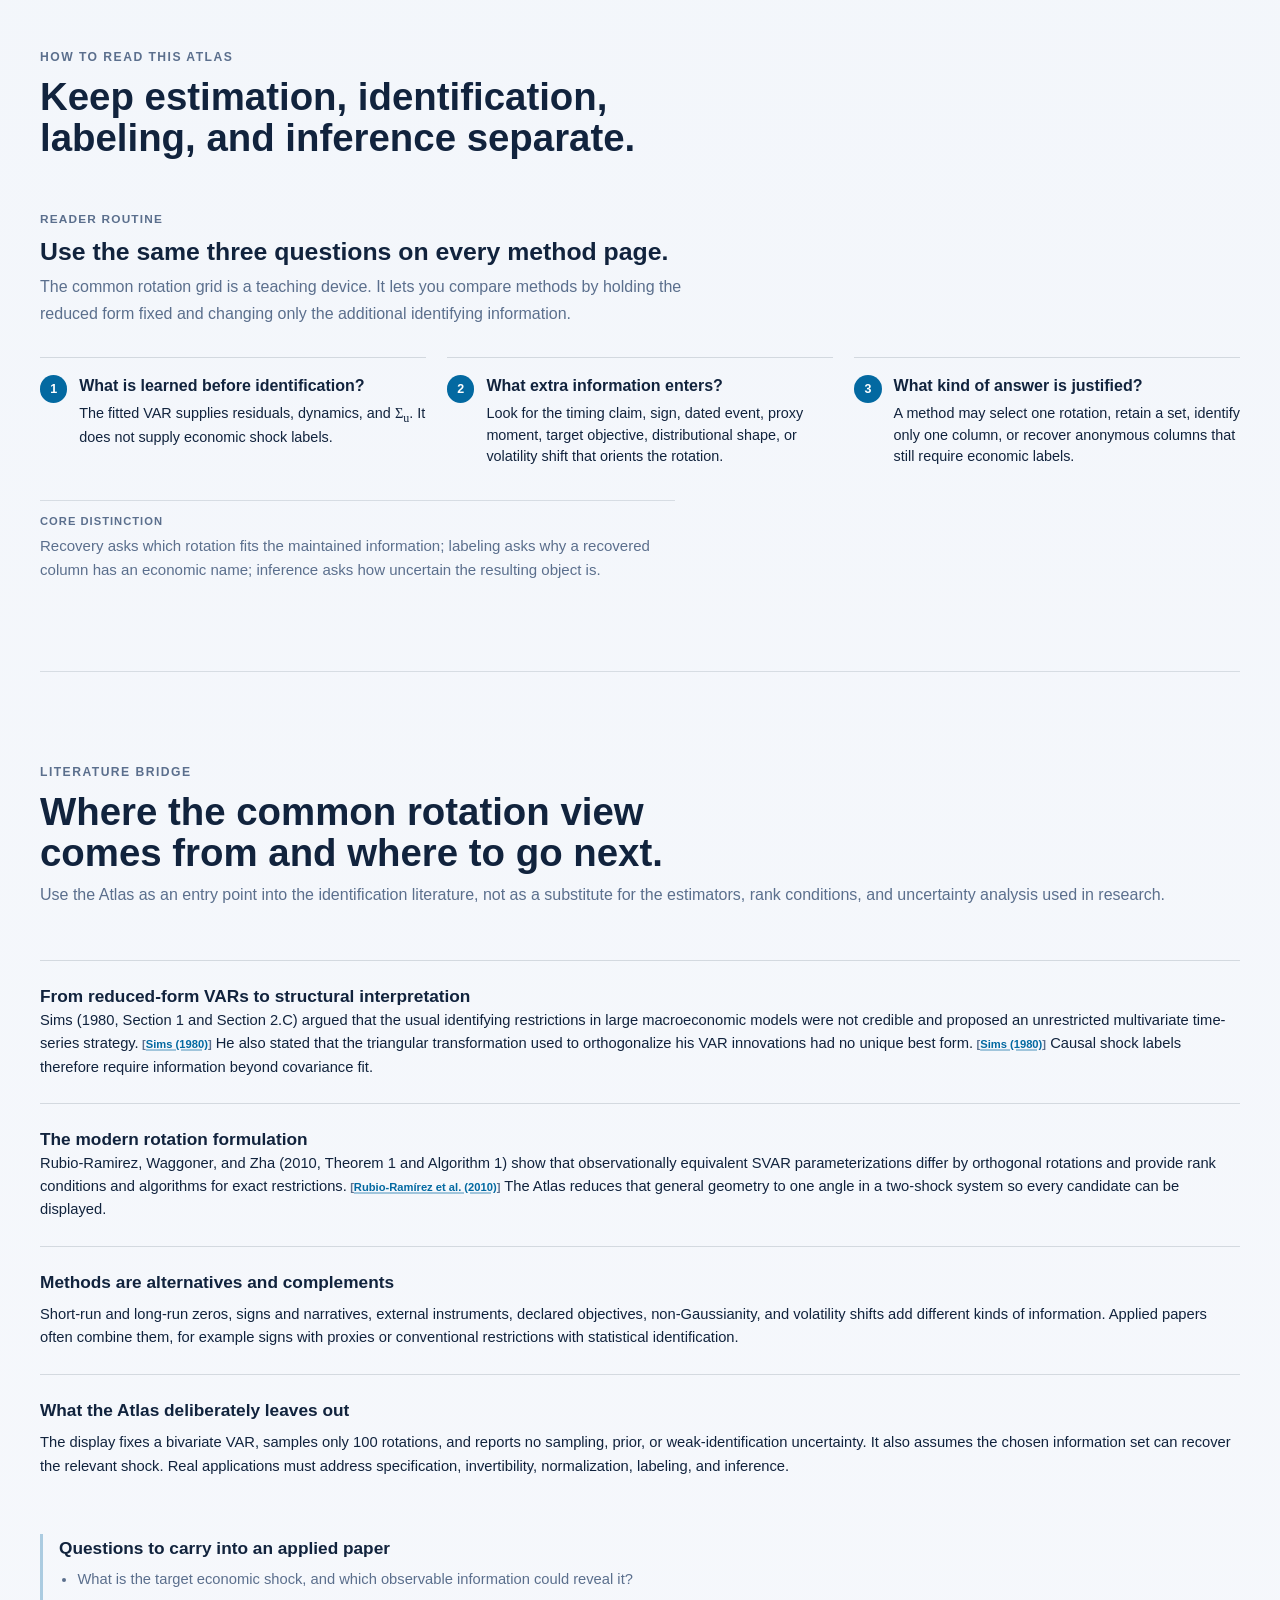
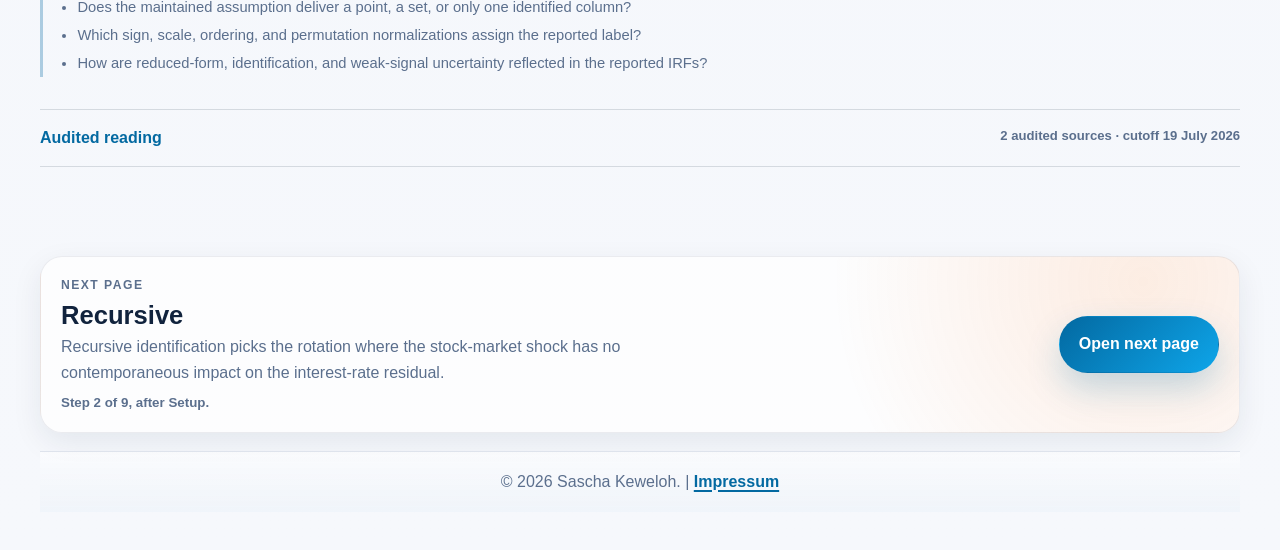
==== commit c316a9db: "figure upd" ====
--- a/apps/atlas/index.html
+++ b/apps/atlas/index.html
@@ -74,7 +74,7 @@
   <meta http-equiv="Cache-Control" content="no-cache, no-store, must-revalidate">
   <meta http-equiv="Pragma" content="no-cache">
   <meta http-equiv="Expires" content="0">
-  <link rel="stylesheet" href="styles.css?v=20260715-section-audit1">
+  <link rel="stylesheet" href="styles.css?v=20260831-figure-system2">
 </head>
 <body>
   <a class="skip-link" href="#main">Skip to content</a>
@@ -638,6 +638,6 @@
     </footer>
   </main>
 
-  <script type="module" src="js/app.js?v=20260719-source-gate2"></script>
+  <script type="module" src="js/app.js?v=20260831-figure-system2"></script>
 </body>
 </html>
--- a/apps/atlas/styles.css
+++ b/apps/atlas/styles.css
@@ -19,6 +19,13 @@
   --accent-warm: #f97316;
   --accent-soft: rgba(14, 165, 233, 0.12);
   --success: #14b8a6;
+  --chart-grid: rgba(15, 35, 62, 0.09);
+  --chart-grid-vertical: rgba(15, 35, 62, 0.055);
+  --chart-axis: rgba(15, 35, 62, 0.38);
+  --chart-zero: rgba(15, 35, 62, 0.52);
+  --chart-plot-bg: rgba(248, 251, 255, 0.72);
+  --chart-band: #0ea5e9;
+  --chart-cloud-median: #607995;
   --math-font: 'Cambria Math', 'STIX Two Math', 'Times New Roman', serif;
   --shadow-lg: 0 30px 80px rgba(15, 35, 62, 0.14);
   --shadow-md: 0 18px 48px rgba(15, 35, 62, 0.1);
@@ -4388,3 +4395,89 @@
     gap: 0.3rem;
   }
 }
+
+/* Unified figure system: one visual grammar for overview and method pages. */
+.plot-card {
+  position: relative;
+  padding: clamp(0.82rem, 1.2vw, 1rem);
+  overflow: hidden;
+  border-color: rgba(15, 35, 62, 0.1);
+  background:
+    linear-gradient(180deg, rgba(255, 255, 255, 0.97), rgba(248, 251, 255, 0.9));
+  box-shadow: 0 14px 38px rgba(15, 35, 62, 0.055);
+}
+
+.plot-card::after {
+  content: '';
+  position: absolute;
+  z-index: 2;
+  inset: 0;
+  border-radius: inherit;
+  box-shadow: inset 0 1px 0 rgba(255, 255, 255, 0.9);
+  pointer-events: none;
+}
+
+.plot-card canvas {
+  position: relative;
+  z-index: 1;
+}
+
+.plot-card--interactive canvas {
+  cursor: crosshair;
+  touch-action: pan-y;
+}
+
+.plot-tooltip {
+  z-index: 4;
+  border-color: rgba(15, 35, 62, 0.12);
+  background: rgba(255, 255, 255, 0.97);
+  box-shadow: 0 16px 38px rgba(15, 35, 62, 0.14);
+  backdrop-filter: blur(14px);
+}
+
+.scatter-grid,
+.setup-irf-grid,
+.method-irf-grid,
+.method-card__plot-grid {
+  gap: 1.15rem;
+  align-items: stretch;
+}
+
+.method-irf-grid .plot-card canvas {
+  height: 300px;
+}
+
+.plot-card--fill {
+  align-self: start;
+}
+
+.plot-card--fill canvas {
+  flex: none;
+  min-height: 360px;
+  height: clamp(360px, 34vw, 460px);
+}
+
+@media (min-width: 761px) and (max-width: 1399px) {
+  .method-cockpit-root {
+    position: static;
+    top: auto;
+    z-index: auto;
+  }
+}
+
+@media (max-width: 760px) {
+  .plot-card {
+    padding: 0.65rem;
+  }
+
+  .method-irf-grid .plot-card canvas,
+  .plot-card canvas,
+  .plot-card--wide canvas {
+    height: 280px;
+  }
+
+  .plot-card--fill canvas {
+    min-height: 330px;
+    height: 330px;
+  }
+}
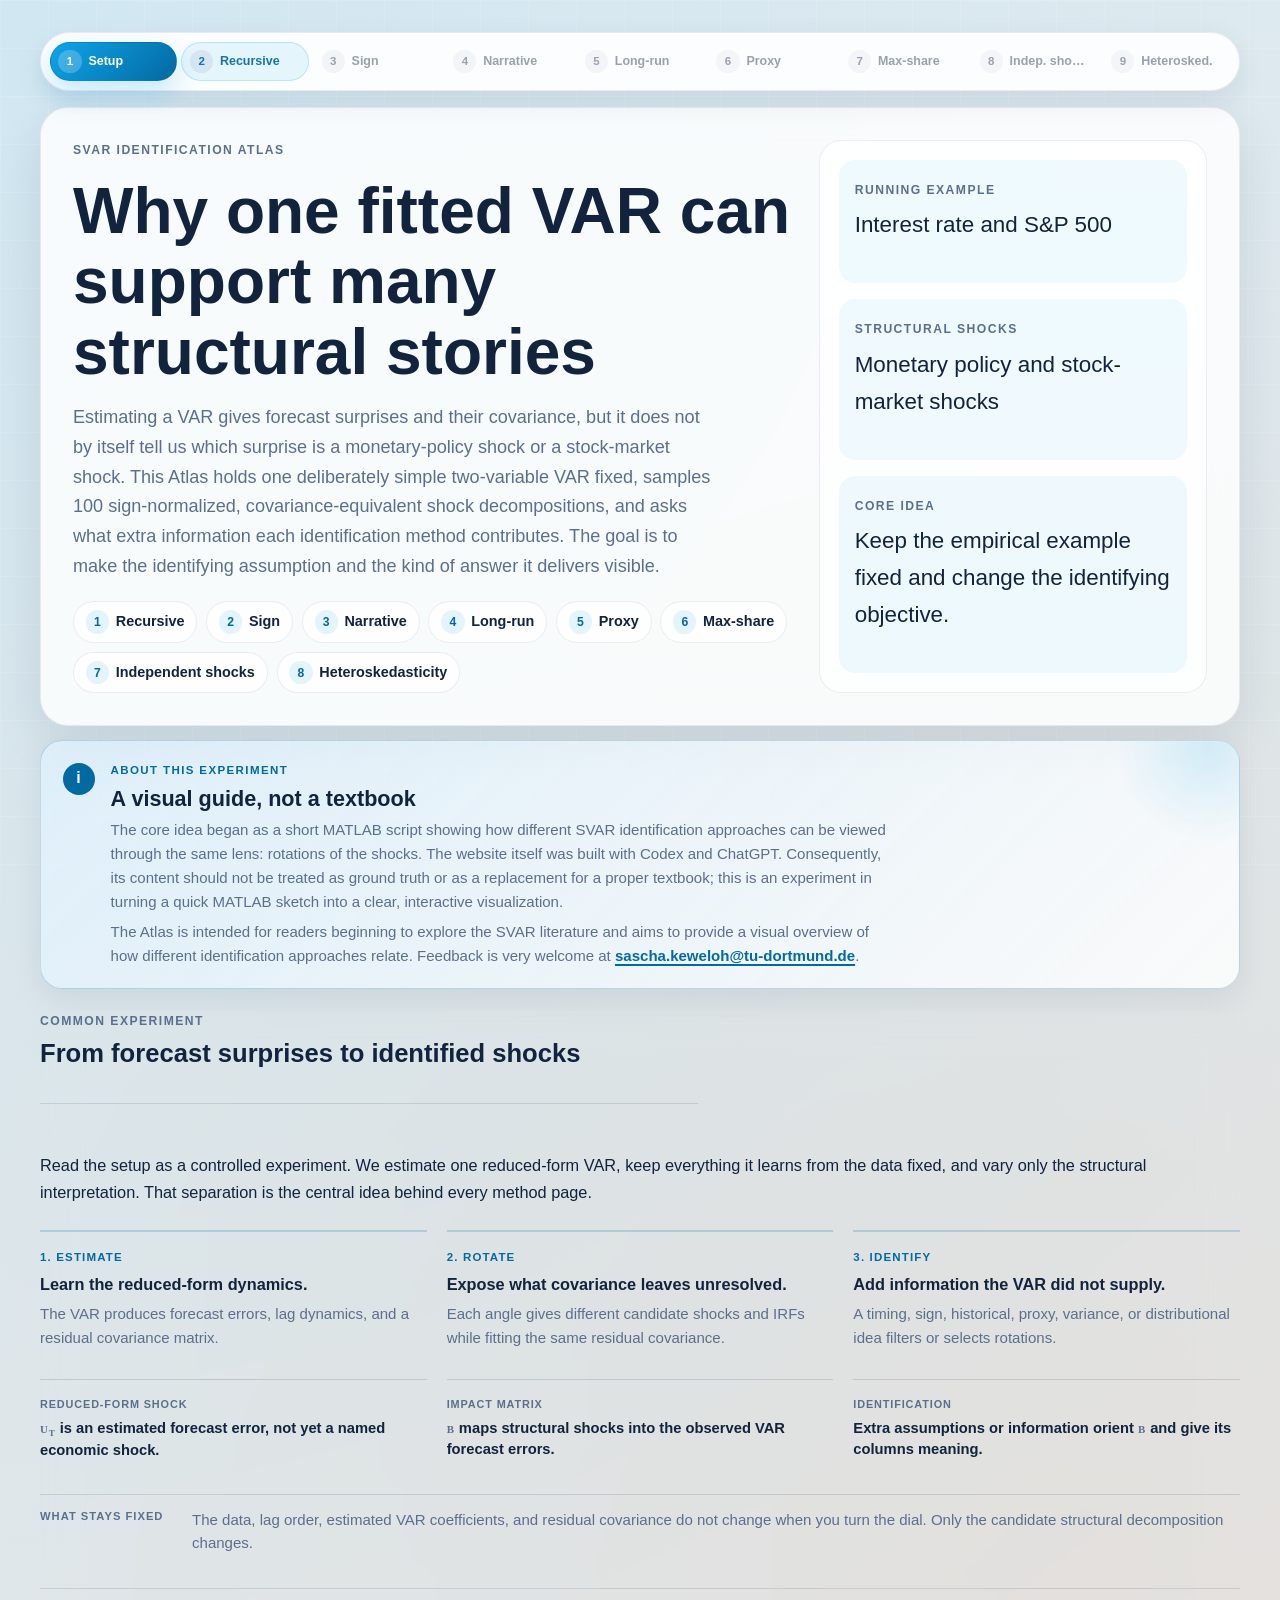
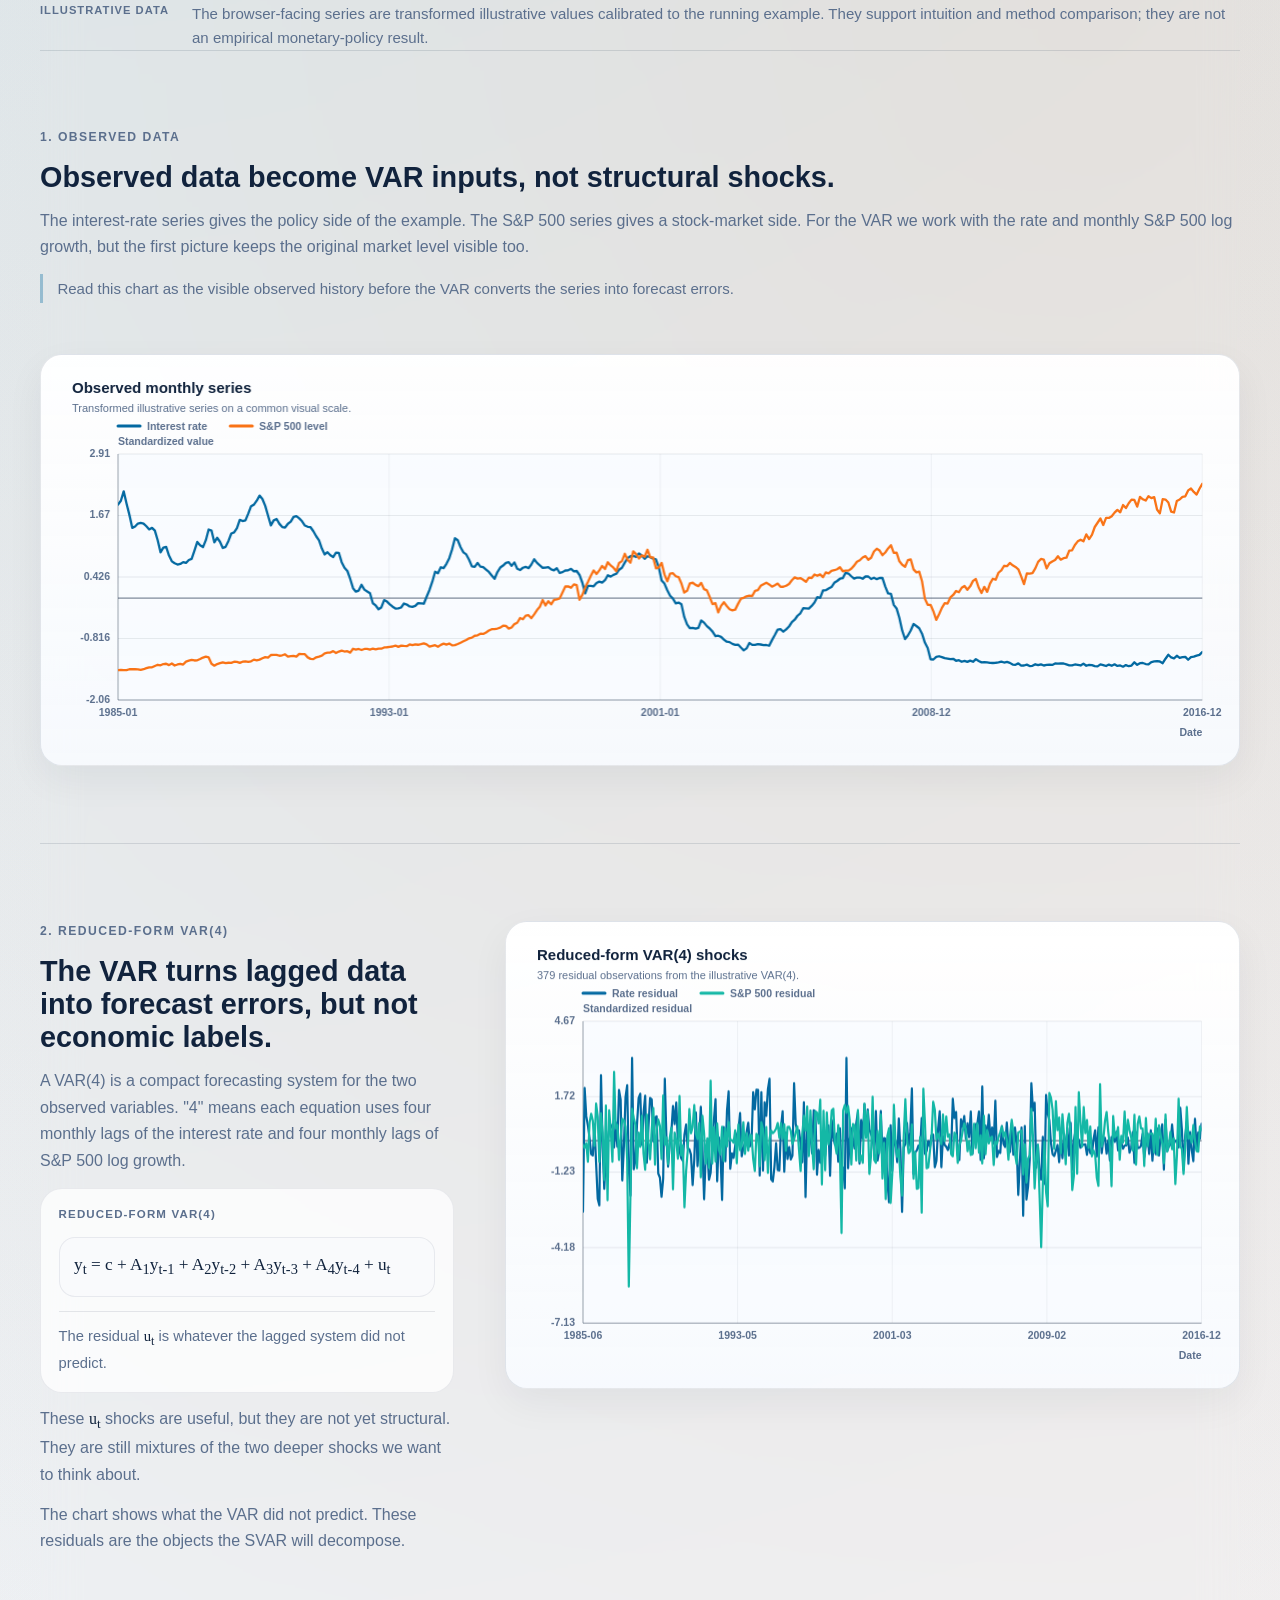
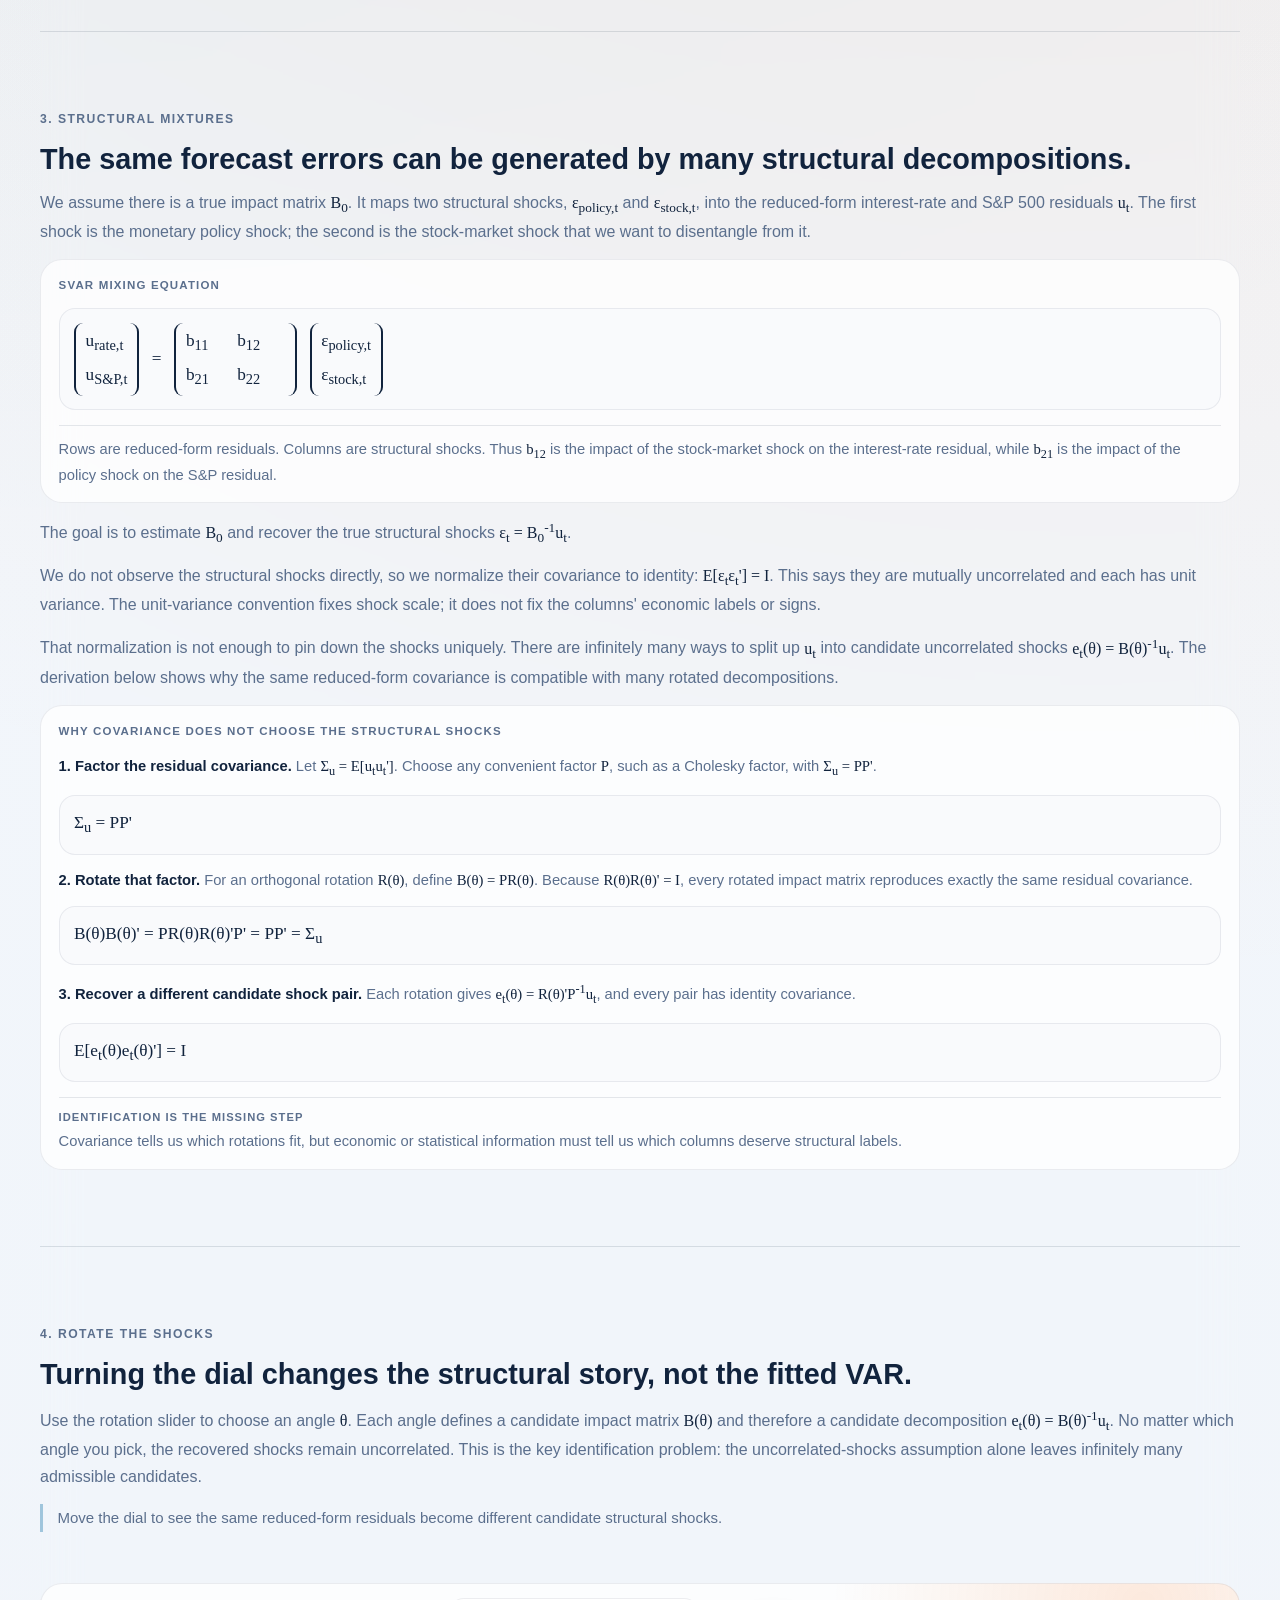
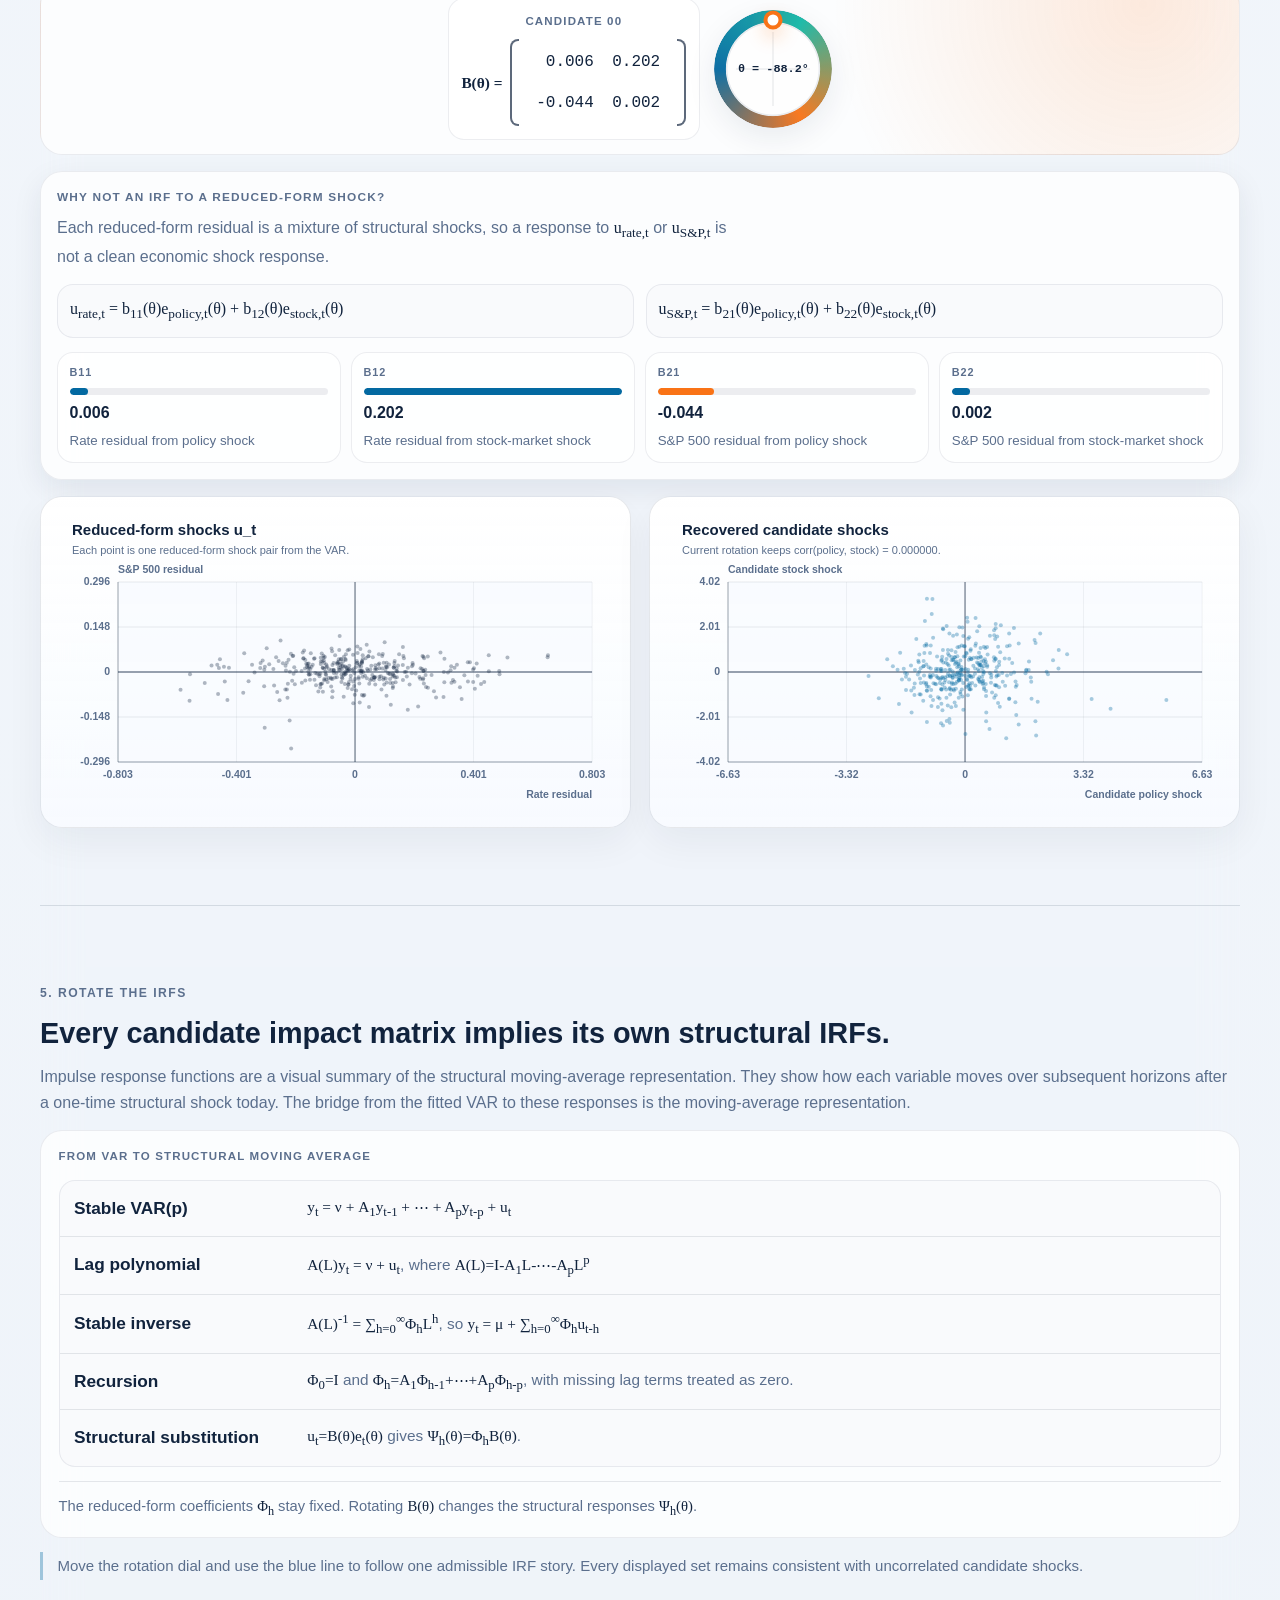
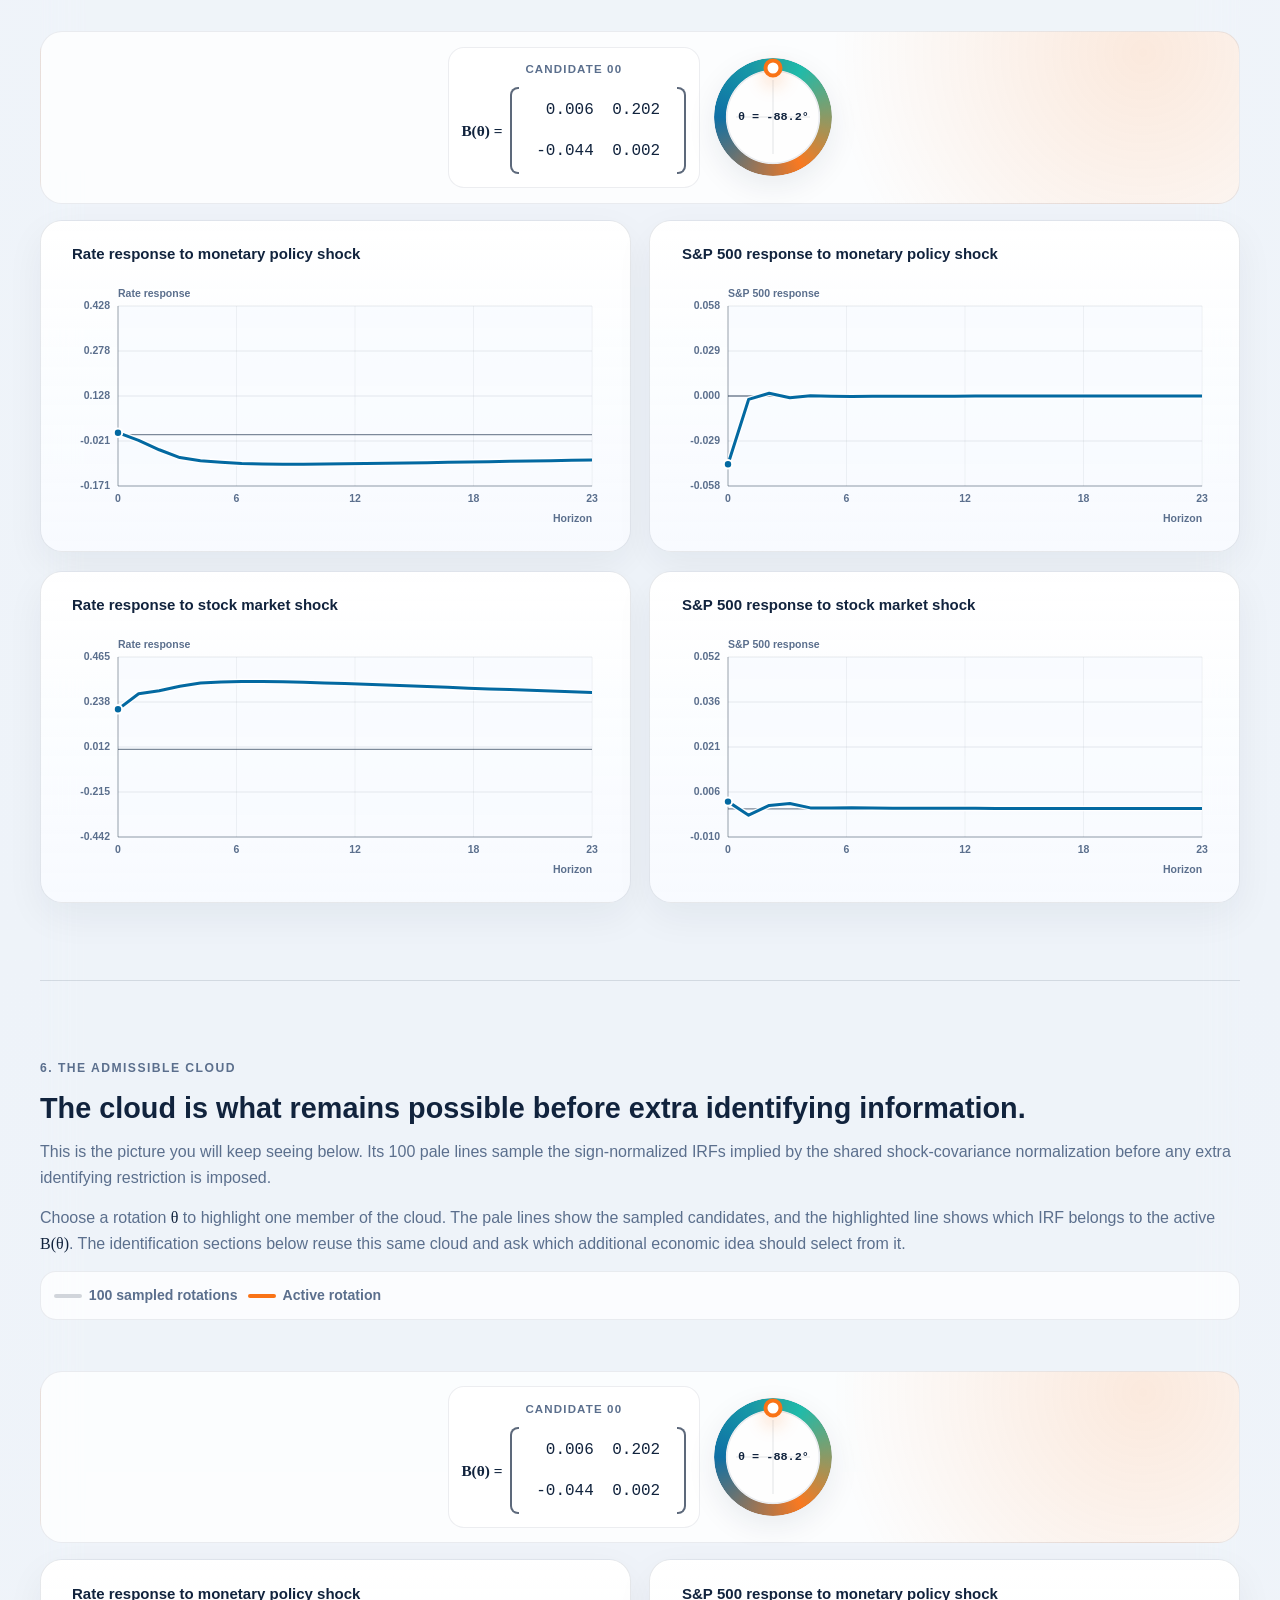
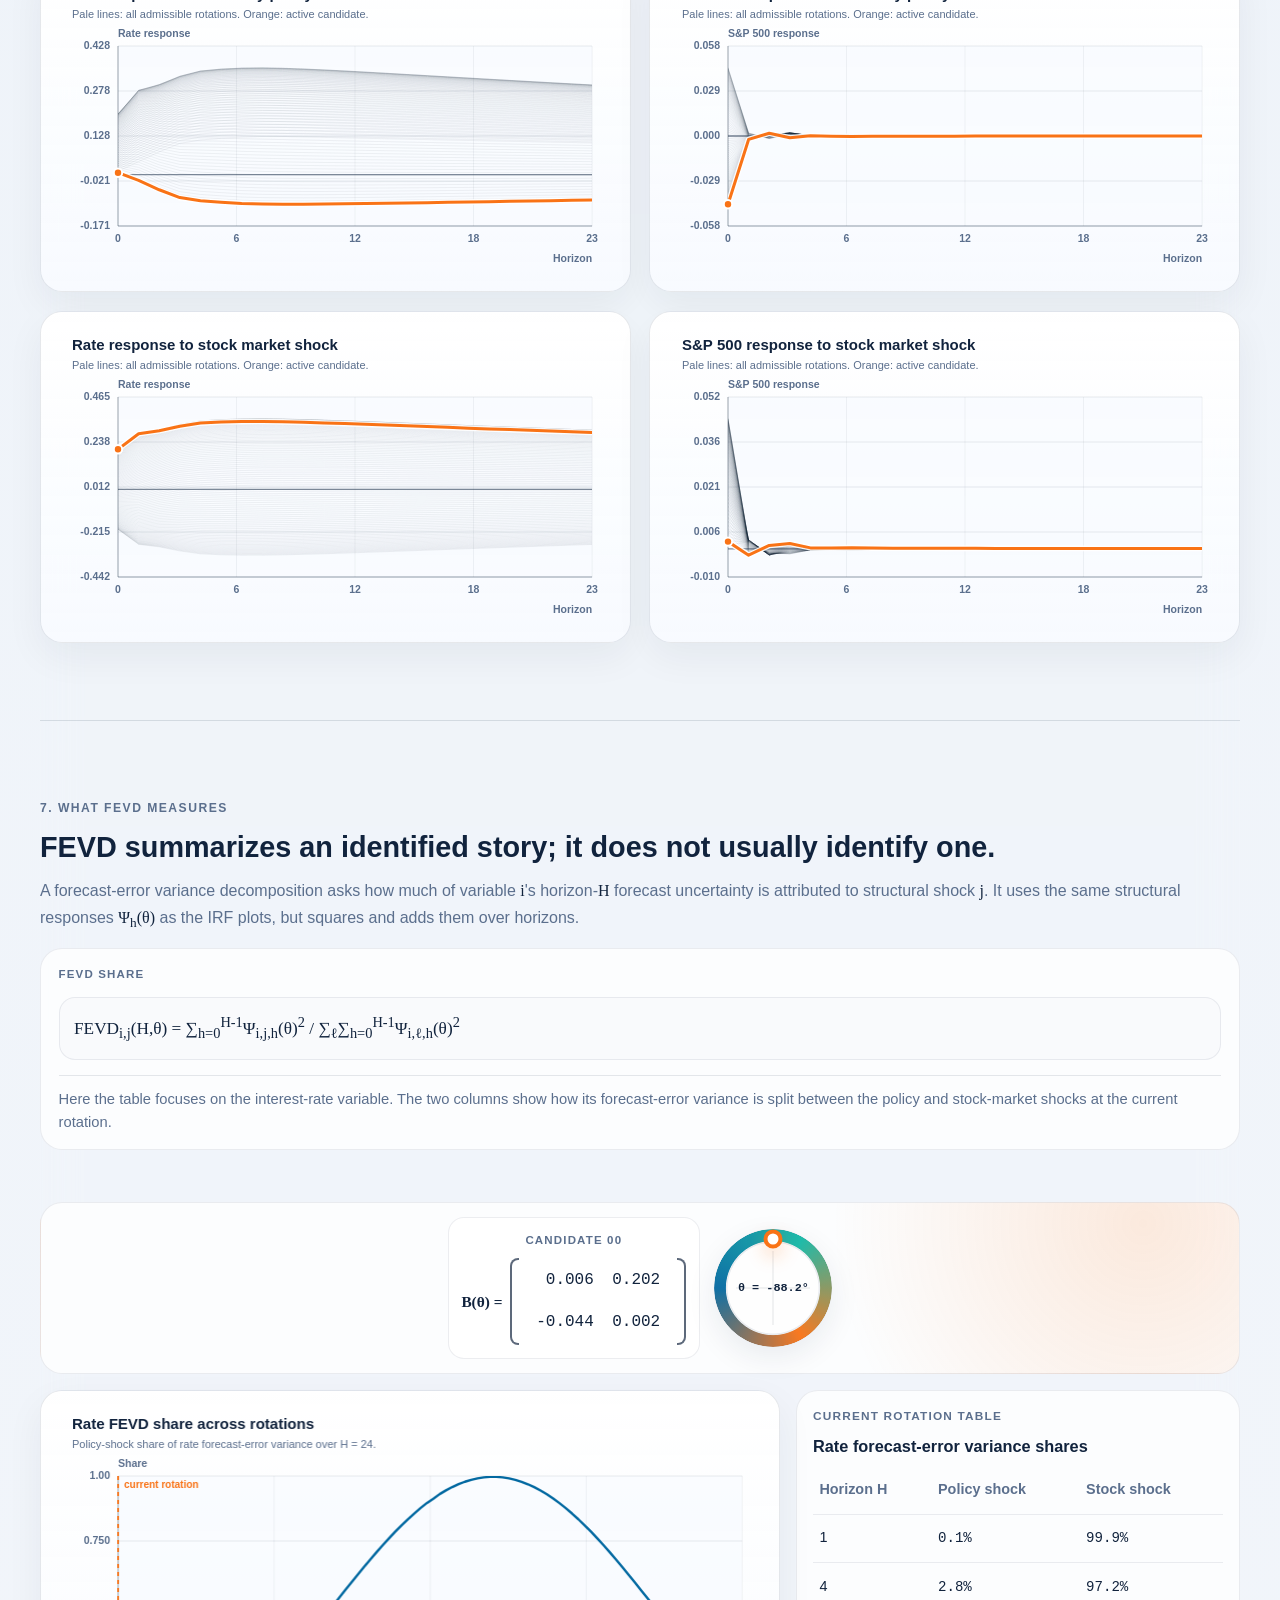
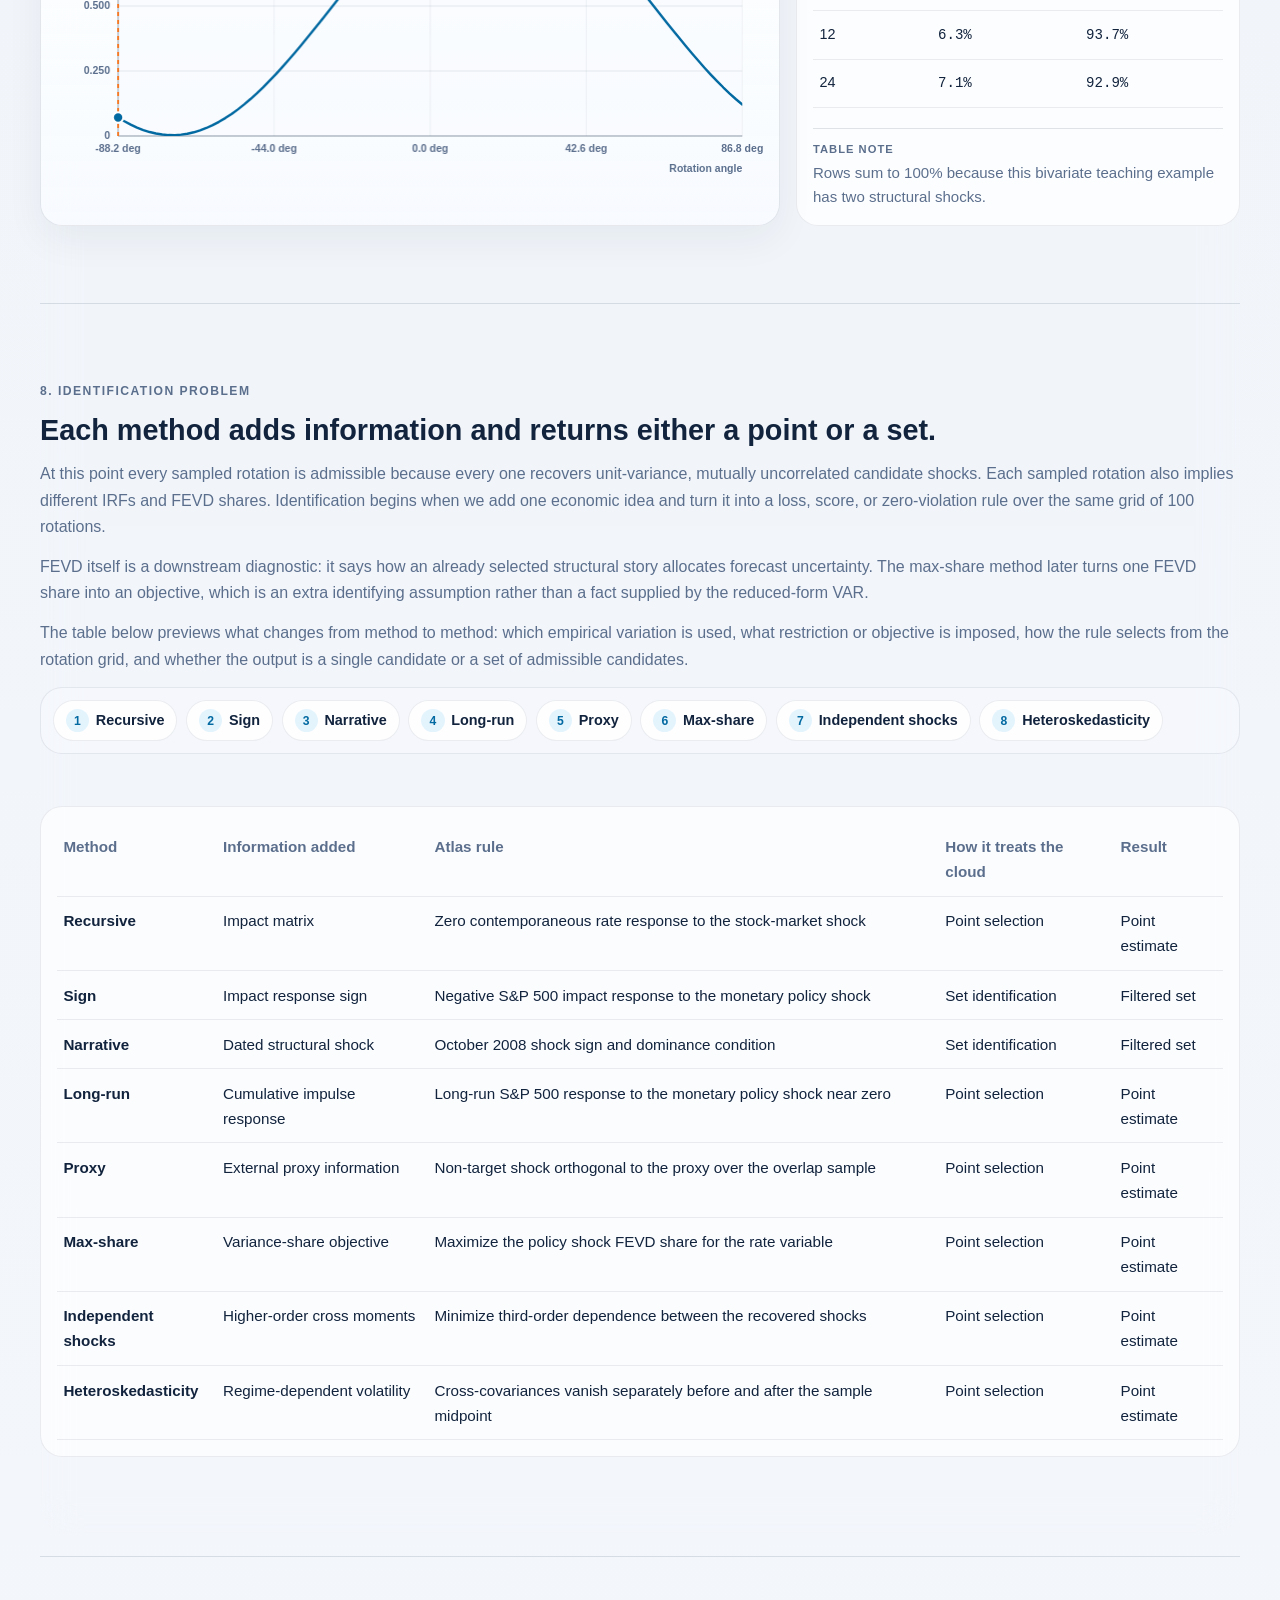
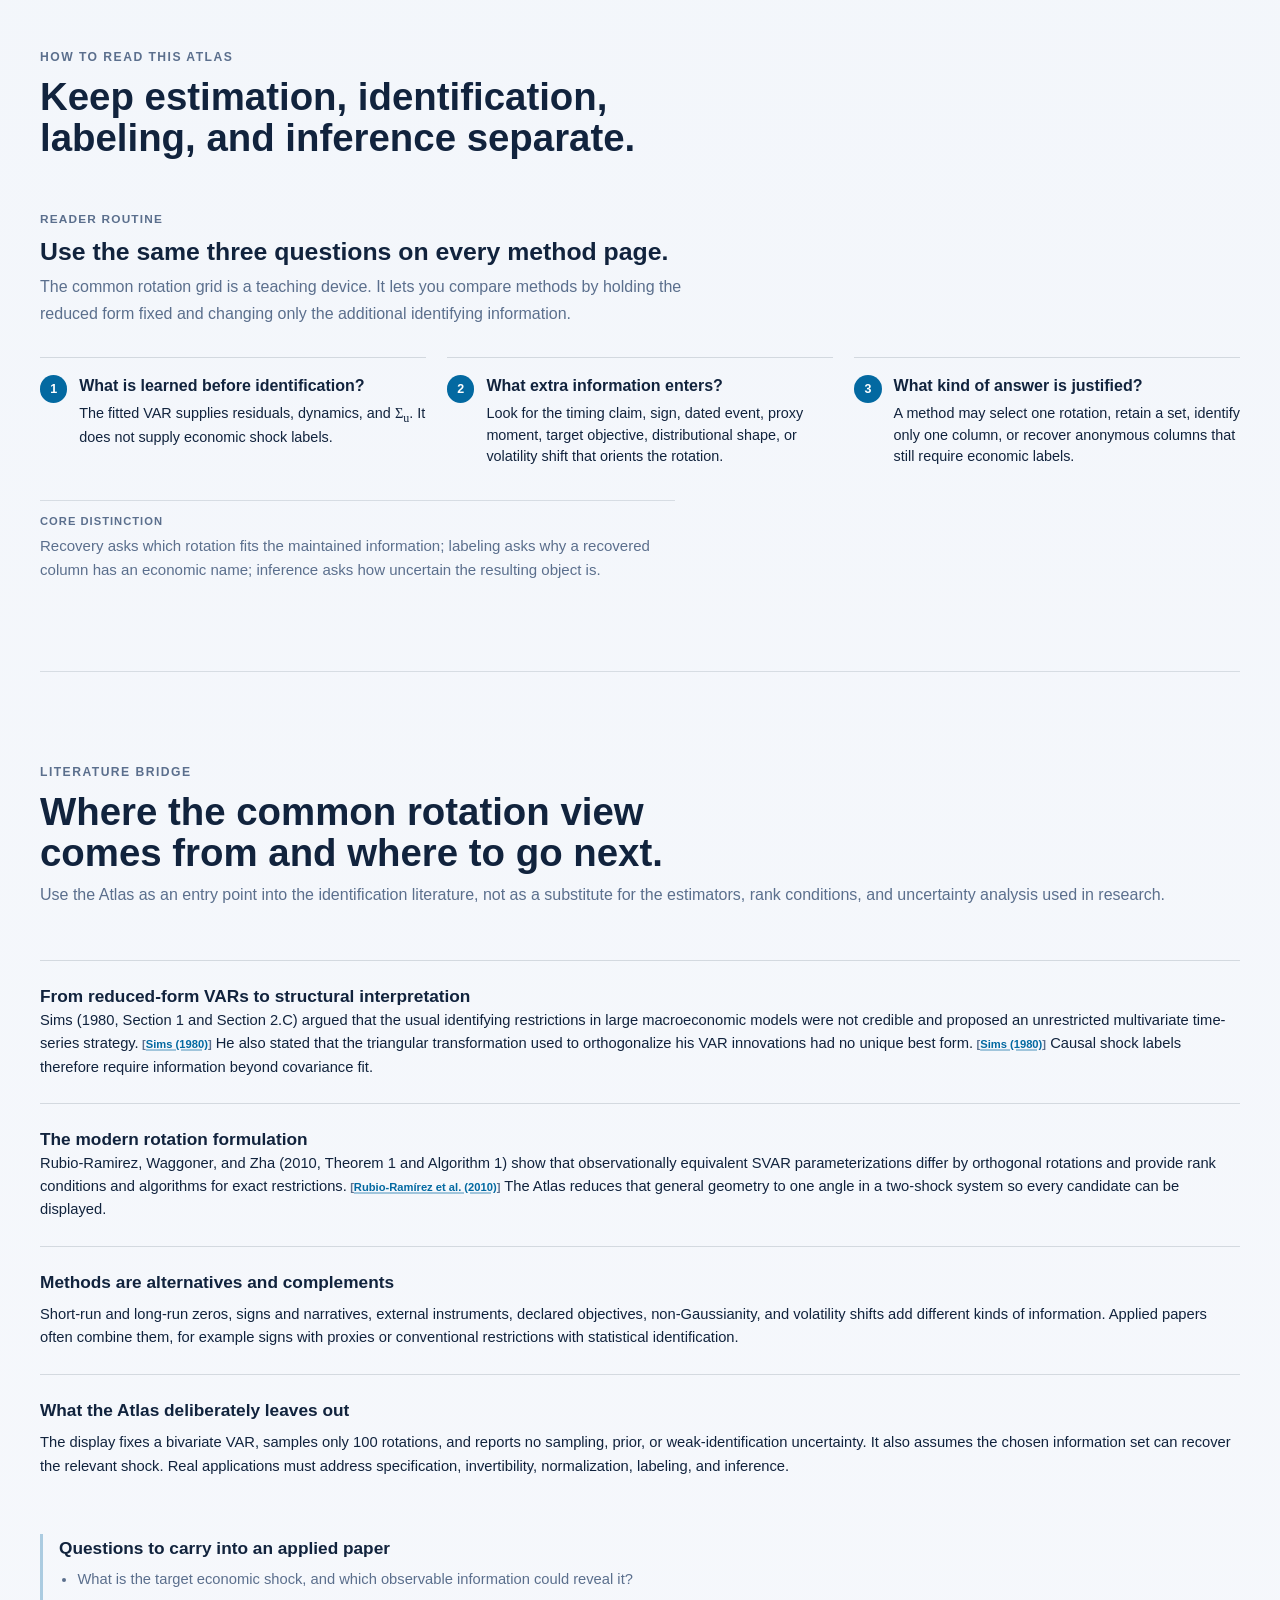
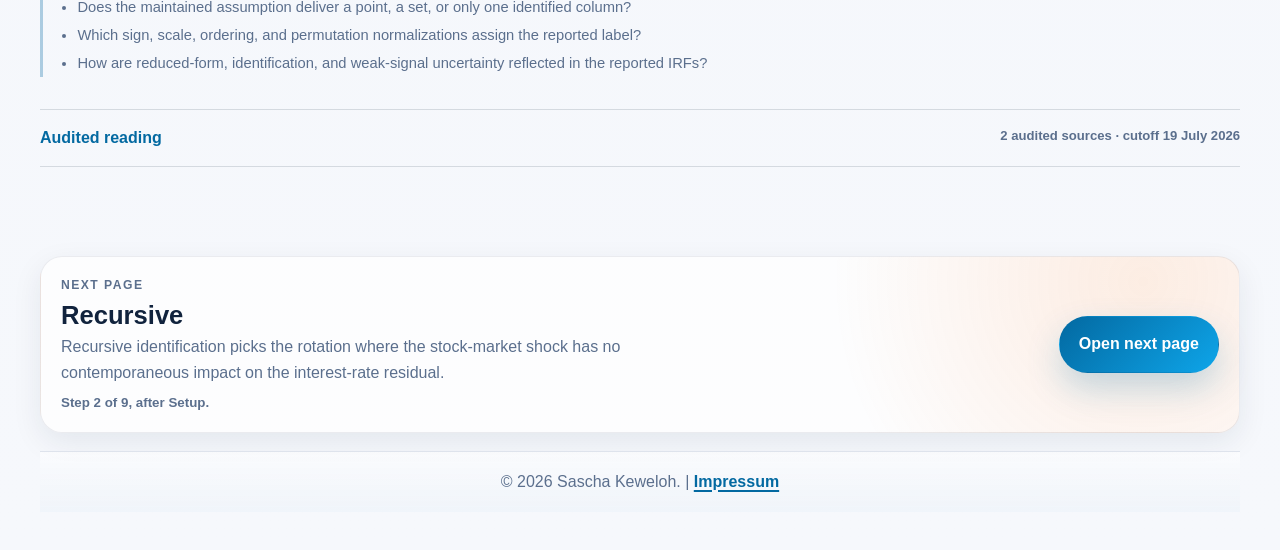
==== commit 6cb4e2d7: "fix" ====
--- a/apps/atlas/index.html
+++ b/apps/atlas/index.html
@@ -74,7 +74,7 @@
   <meta http-equiv="Cache-Control" content="no-cache, no-store, must-revalidate">
   <meta http-equiv="Pragma" content="no-cache">
   <meta http-equiv="Expires" content="0">
-  <link rel="stylesheet" href="styles.css?v=20260831-figure-system2">
+  <link rel="stylesheet" href="styles.css?v=20260831-figure-system3">
 </head>
 <body>
   <a class="skip-link" href="#main">Skip to content</a>
@@ -638,6 +638,6 @@
     </footer>
   </main>
 
-  <script type="module" src="js/app.js?v=20260831-figure-system2"></script>
+  <script type="module" src="js/app.js?v=20260831-figure-system3"></script>
 </body>
 </html>
--- a/apps/atlas/styles.css
+++ b/apps/atlas/styles.css
@@ -24,8 +24,6 @@
   --chart-axis: rgba(15, 35, 62, 0.38);
   --chart-zero: rgba(15, 35, 62, 0.52);
   --chart-plot-bg: rgba(248, 251, 255, 0.72);
-  --chart-band: #0ea5e9;
-  --chart-cloud-median: #607995;
   --math-font: 'Cambria Math', 'STIX Two Math', 'Times New Roman', serif;
   --shadow-lg: 0 30px 80px rgba(15, 35, 62, 0.14);
   --shadow-md: 0 18px 48px rgba(15, 35, 62, 0.1);
